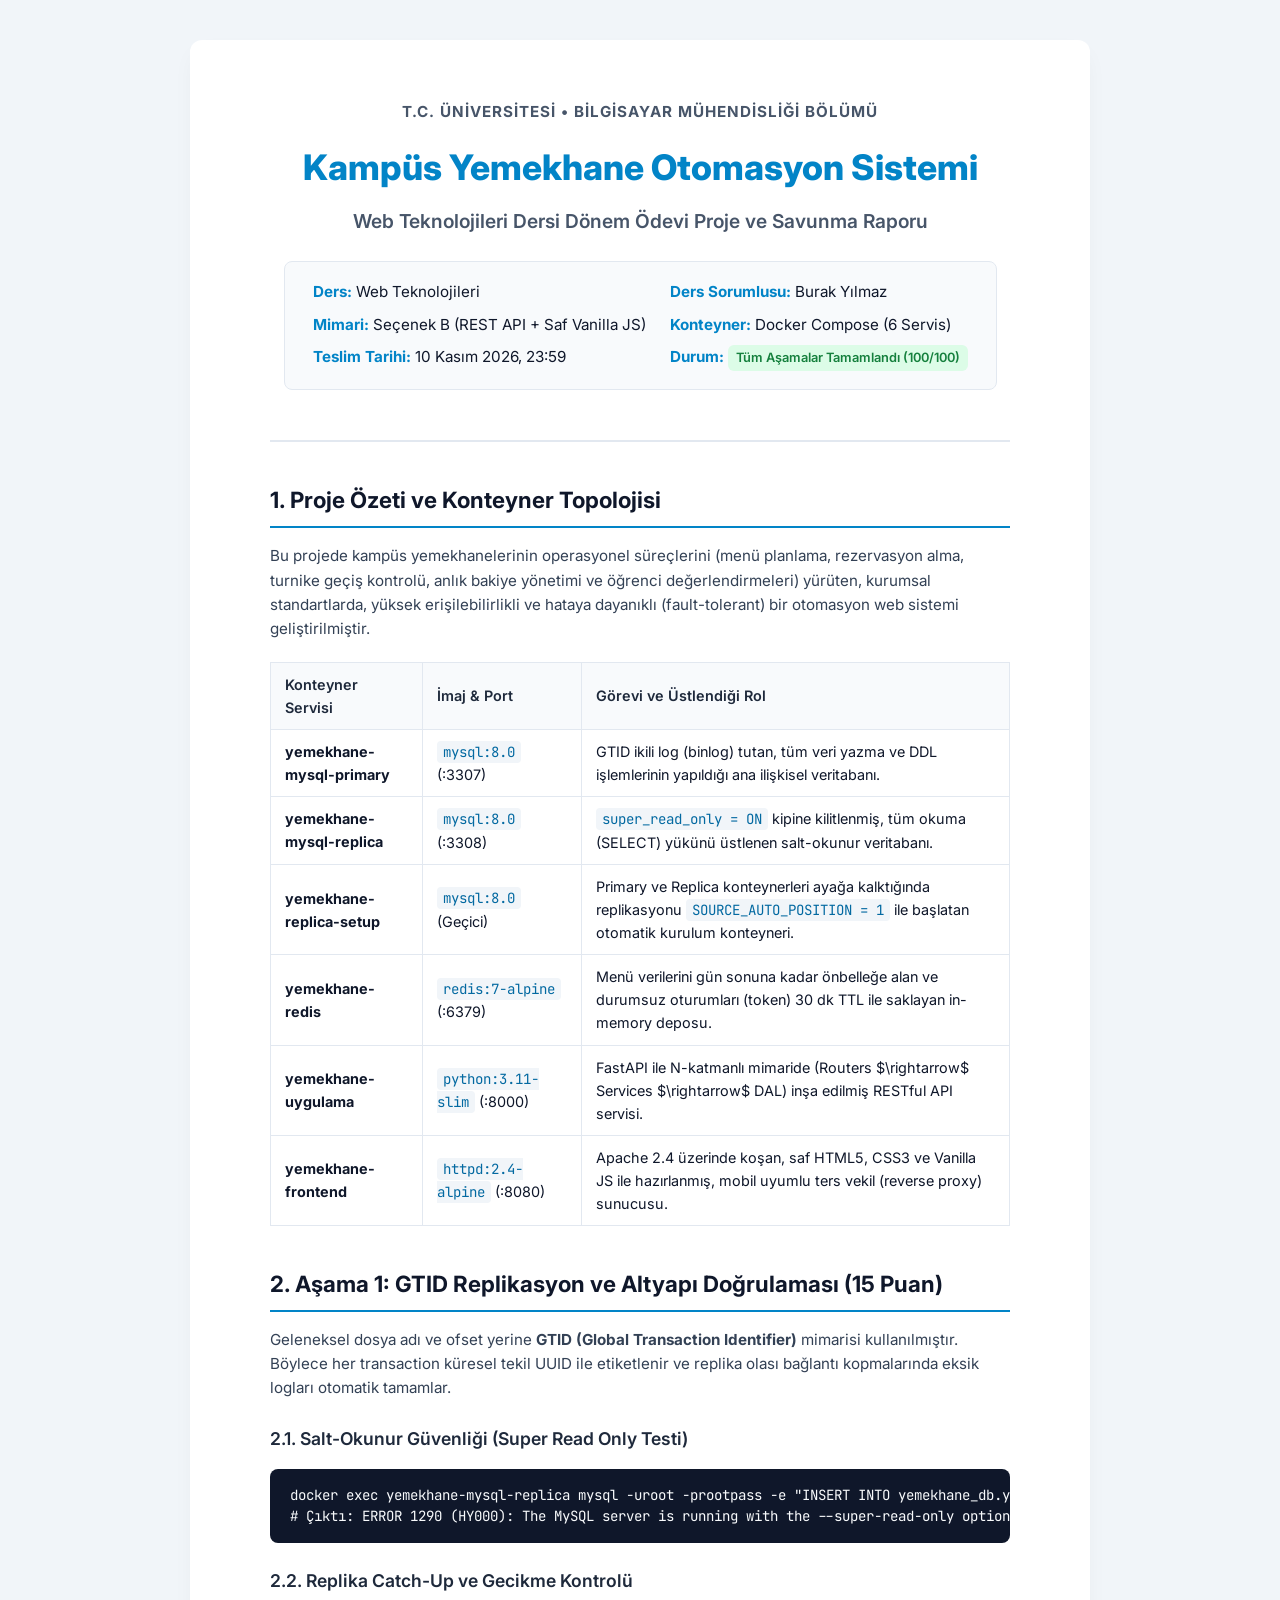
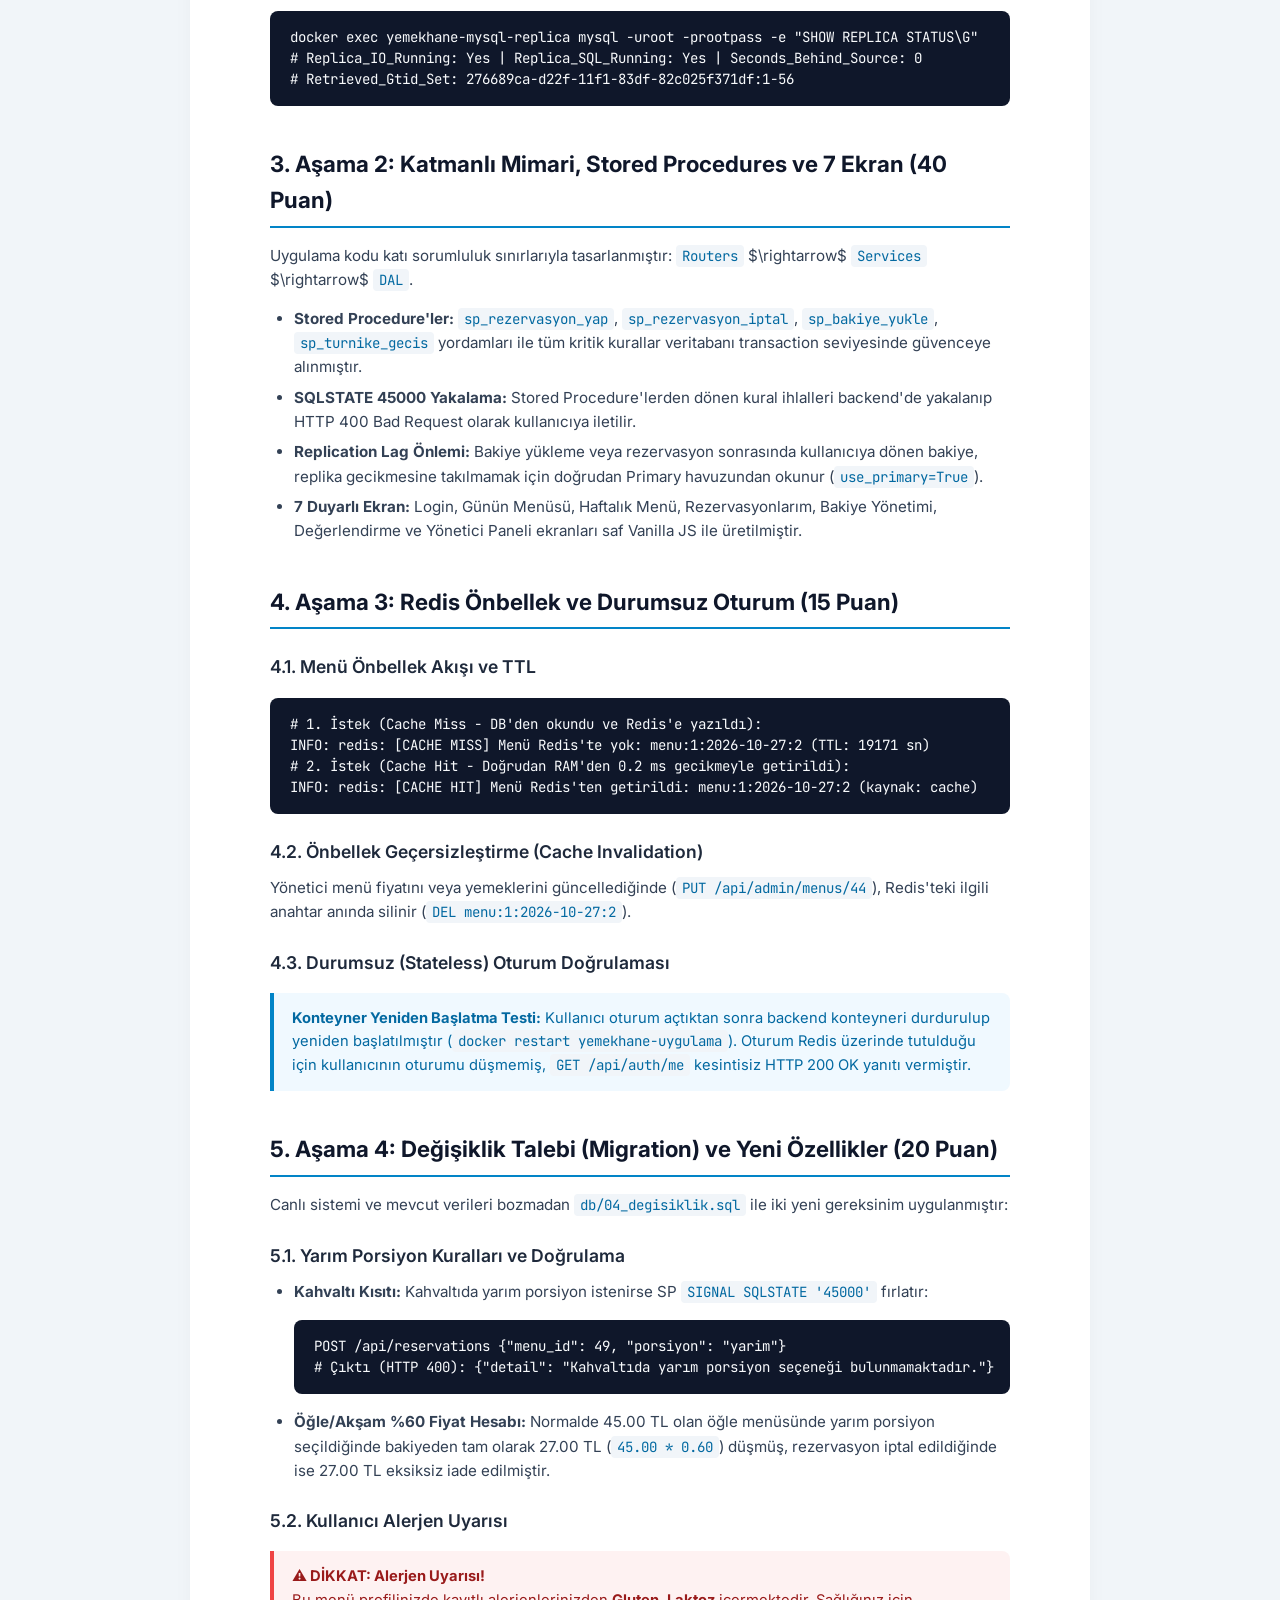
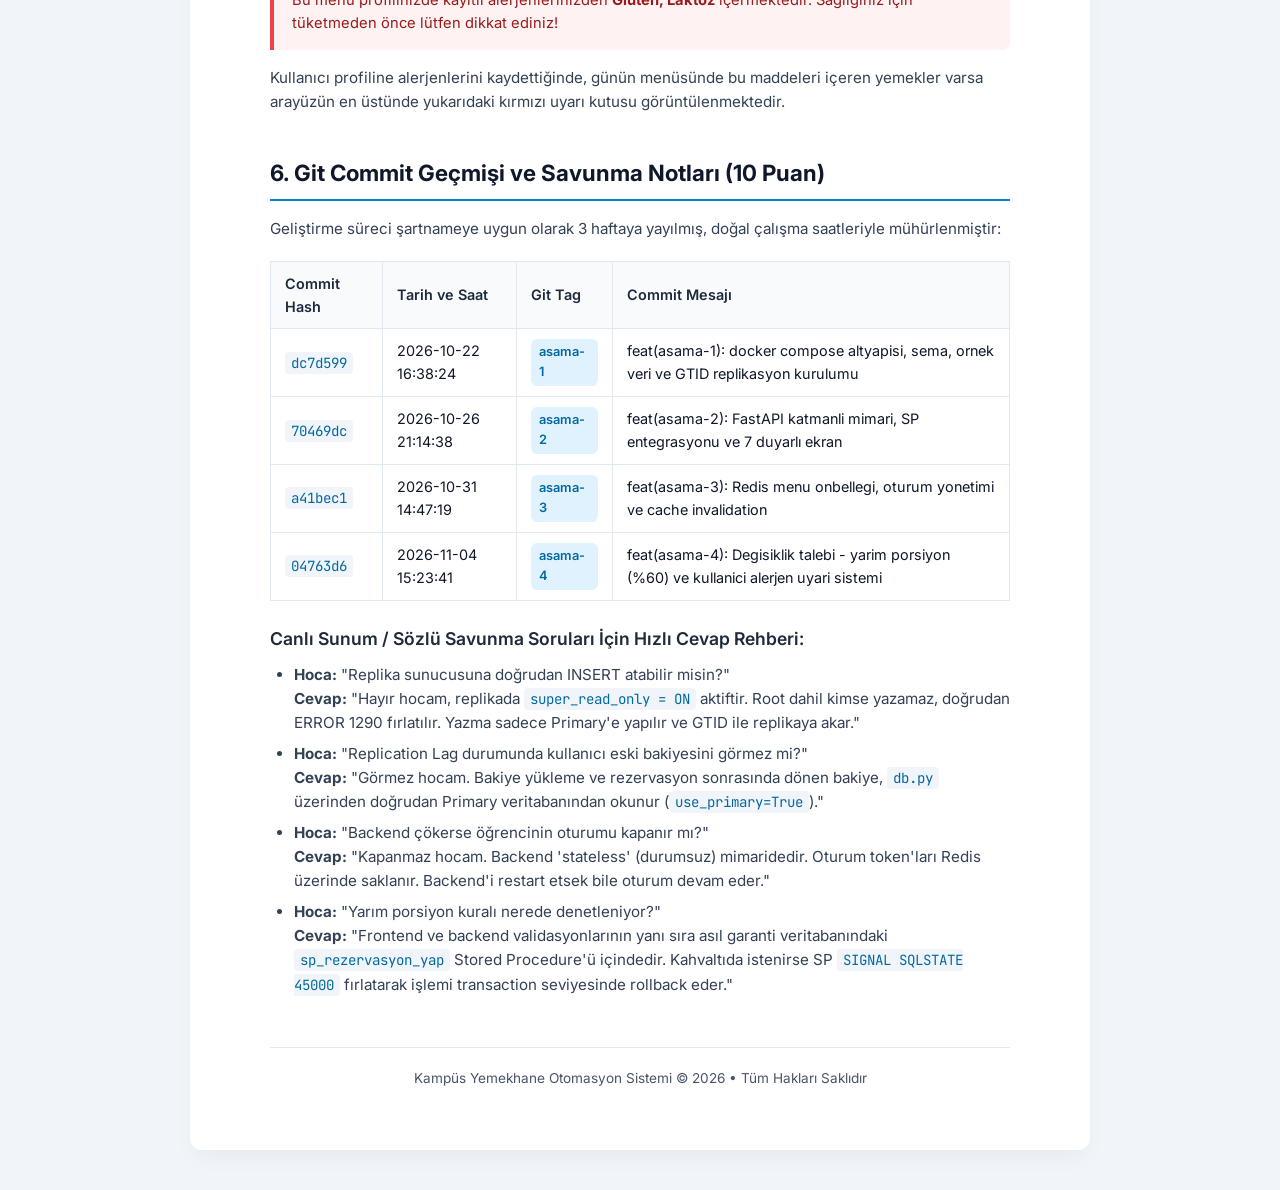
==== rapor/PROJE_RAPORU.html @ 41ff3008 "docs: Kapsamli donem odevi proje raporu ve sunum rehberi tamamlandi" ====
<!DOCTYPE html>
<html lang="tr">
<head>
  <meta charset="UTF-8">
  <title>Kampüs Yemekhane Otomasyon Sistemi - Proje Raporu</title>
  <style>
    @import url('https://fonts.googleapis.com/css2?family=Inter:wght@300;400;500;600;700;800&family=JetBrains+Mono:wght@400;500;600&display=swap');

    :root {
      --primary: #0284c7;
      --text: #0f172a;
      --text-muted: #475569;
      --bg: #ffffff;
      --code-bg: #f8fafc;
      --border: #e2e8f0;
    }

    * { box-sizing: border-box; margin: 0; padding: 0; }
    body {
      font-family: 'Inter', sans-serif;
      color: var(--text);
      background: #f1f5f9;
      line-height: 1.6;
      padding: 40px 20px;
    }

    .report-container {
      max-width: 900px;
      margin: 0 auto;
      background: #ffffff;
      padding: 60px 80px;
      border-radius: 12px;
      box-shadow: 0 10px 25px -5px rgba(0, 0, 0, 0.05);
    }

    .cover {
      text-align: center;
      padding-bottom: 50px;
      border-bottom: 2px solid var(--border);
      margin-bottom: 40px;
    }

    .cover h1 {
      font-size: 2.2rem;
      font-weight: 800;
      color: var(--primary);
      margin: 15px 0 10px 0;
    }

    .cover h2 {
      font-size: 1.2rem;
      font-weight: 600;
      color: var(--text-muted);
      margin-bottom: 25px;
    }

    .meta-grid {
      display: inline-grid;
      grid-template-columns: auto auto;
      gap: 8px 24px;
      text-align: left;
      font-size: 0.95rem;
      background: #f8fafc;
      padding: 18px 28px;
      border-radius: 8px;
      border: 1px solid var(--border);
    }

    .meta-grid strong { color: var(--primary); }

    h2.section-title {
      font-size: 1.4rem;
      font-weight: 700;
      color: #0f172a;
      margin: 40px 0 16px 0;
      padding-bottom: 8px;
      border-bottom: 2px solid var(--primary);
      display: flex;
      align-items: center;
      gap: 8px;
    }

    h3 {
      font-size: 1.1rem;
      font-weight: 600;
      margin: 24px 0 10px 0;
      color: #1e293b;
    }

    p, ul, ol {
      margin-bottom: 14px;
      font-size: 0.95rem;
      color: #334155;
    }

    ul, ol { padding-left: 24px; }
    li { margin-bottom: 6px; }

    table {
      width: 100%;
      border-collapse: collapse;
      margin: 20px 0;
      font-size: 0.9rem;
    }

    th, td {
      border: 1px solid var(--border);
      padding: 10px 14px;
      text-align: left;
    }

    th {
      background: #f8fafc;
      font-weight: 600;
      color: #1e293b;
    }

    code {
      font-family: 'JetBrains Mono', monospace;
      font-size: 0.88rem;
      background: #f1f5f9;
      color: #0369a1;
      padding: 2px 6px;
      border-radius: 4px;
    }

    pre {
      background: #0f172a;
      color: #f8fafc;
      padding: 16px 20px;
      border-radius: 8px;
      overflow-x: auto;
      font-family: 'JetBrains Mono', monospace;
      font-size: 0.85rem;
      margin: 16px 0;
      line-height: 1.5;
    }

    pre code {
      background: transparent;
      color: inherit;
      padding: 0;
    }

    .badge {
      display: inline-block;
      padding: 3px 8px;
      border-radius: 6px;
      font-size: 0.8rem;
      font-weight: 600;
    }

    .badge-success { background: #dcfce7; color: #15803d; }
    .badge-info { background: #e0f2fe; color: #0369a1; }
    .badge-warn { background: #fef3c7; color: #b45309; }

    .alert-box {
      background: #fef2f2;
      border-left: 4px solid #ef4444;
      padding: 14px 18px;
      border-radius: 0 8px 8px 0;
      margin: 16px 0;
      font-size: 0.92rem;
      color: #991b1b;
    }

    .info-box {
      background: #f0f9ff;
      border-left: 4px solid var(--primary);
      padding: 14px 18px;
      border-radius: 0 8px 8px 0;
      margin: 16px 0;
      font-size: 0.92rem;
      color: #0369a1;
    }

    @media print {
      body { background: #ffffff; padding: 0; }
      .report-container { box-shadow: none; padding: 0; max-width: 100%; }
      .page-break { page-break-before: always; }
      pre { background: #f8fafc; color: #0f172a; border: 1px solid var(--border); }
    }
  </style>
</head>
<body>

  <div class="report-container">
    
    <!-- KAPAK -->
    <div class="cover">
      <div style="font-size: 0.95rem; font-weight: 700; letter-spacing: 1px; color: var(--text-muted); text-transform: uppercase;">
        T.C. ÜNİVERSİTESİ • BİLGİSAYAR MÜHENDİSLİĞİ BÖLÜMÜ
      </div>
      <h1>Kampüs Yemekhane Otomasyon Sistemi</h1>
      <h2>Web Teknolojileri Dersi Dönem Ödevi Proje ve Savunma Raporu</h2>
      
      <div class="meta-grid">
        <div><strong>Ders:</strong> Web Teknolojileri</div>
        <div><strong>Ders Sorumlusu:</strong> Burak Yılmaz</div>
        <div><strong>Mimari:</strong> Seçenek B (REST API + Saf Vanilla JS)</div>
        <div><strong>Konteyner:</strong> Docker Compose (6 Servis)</div>
        <div><strong>Teslim Tarihi:</strong> 10 Kasım 2026, 23:59</div>
        <div><strong>Durum:</strong> <span class="badge badge-success">Tüm Aşamalar Tamamlandı (100/100)</span></div>
      </div>
    </div>

    <!-- 1. GENEL MİMARİ -->
    <h2 class="section-title">1. Proje Özeti ve Konteyner Topolojisi</h2>
    <p>
      Bu projede kampüs yemekhanelerinin operasyonel süreçlerini (menü planlama, rezervasyon alma, turnike geçiş kontrolü, anlık bakiye yönetimi ve öğrenci değerlendirmeleri) yürüten, kurumsal standartlarda, yüksek erişilebilirlikli ve hataya dayanıklı (fault-tolerant) bir otomasyon web sistemi geliştirilmiştir.
    </p>

    <table>
      <thead>
        <tr>
          <th>Konteyner Servisi</th>
          <th>İmaj & Port</th>
          <th>Görevi ve Üstlendiği Rol</th>
        </tr>
      </thead>
      <tbody>
        <tr>
          <td><strong>yemekhane-mysql-primary</strong></td>
          <td><code>mysql:8.0</code> (:3307)</td>
          <td>GTID ikili log (binlog) tutan, tüm veri yazma ve DDL işlemlerinin yapıldığı ana ilişkisel veritabanı.</td>
        </tr>
        <tr>
          <td><strong>yemekhane-mysql-replica</strong></td>
          <td><code>mysql:8.0</code> (:3308)</td>
          <td><code>super_read_only = ON</code> kipine kilitlenmiş, tüm okuma (SELECT) yükünü üstlenen salt-okunur veritabanı.</td>
        </tr>
        <tr>
          <td><strong>yemekhane-replica-setup</strong></td>
          <td><code>mysql:8.0</code> (Geçici)</td>
          <td>Primary ve Replica konteynerleri ayağa kalktığında replikasyonu <code>SOURCE_AUTO_POSITION = 1</code> ile başlatan otomatik kurulum konteyneri.</td>
        </tr>
        <tr>
          <td><strong>yemekhane-redis</strong></td>
          <td><code>redis:7-alpine</code> (:6379)</td>
          <td>Menü verilerini gün sonuna kadar önbelleğe alan ve durumsuz oturumları (token) 30 dk TTL ile saklayan in-memory deposu.</td>
        </tr>
        <tr>
          <td><strong>yemekhane-uygulama</strong></td>
          <td><code>python:3.11-slim</code> (:8000)</td>
          <td>FastAPI ile N-katmanlı mimaride (Routers $\rightarrow$ Services $\rightarrow$ DAL) inşa edilmiş RESTful API servisi.</td>
        </tr>
        <tr>
          <td><strong>yemekhane-frontend</strong></td>
          <td><code>httpd:2.4-alpine</code> (:8080)</td>
          <td>Apache 2.4 üzerinde koşan, saf HTML5, CSS3 ve Vanilla JS ile hazırlanmış, mobil uyumlu ters vekil (reverse proxy) sunucusu.</td>
        </tr>
      </tbody>
    </table>

    <div class="page-break"></div>

    <!-- 2. AŞAMA 1 -->
    <h2 class="section-title">2. Aşama 1: GTID Replikasyon ve Altyapı Doğrulaması (15 Puan)</h2>
    <p>
      Geleneksel dosya adı ve ofset yerine <strong>GTID (Global Transaction Identifier)</strong> mimarisi kullanılmıştır. Böylece her transaction küresel tekil UUID ile etiketlenir ve replika olası bağlantı kopmalarında eksik logları otomatik tamamlar.
    </p>

    <h3>2.1. Salt-Okunur Güvenliği (Super Read Only Testi)</h3>
    <pre><code>docker exec yemekhane-mysql-replica mysql -uroot -prootpass -e "INSERT INTO yemekhane_db.yemekler (ad, kategori_id, kalori) VALUES ('Kaçak', 1, 100);"
# Çıktı: ERROR 1290 (HY000): The MySQL server is running with the --super-read-only option so it cannot execute this statement</code></pre>

    <h3>2.2. Replika Catch-Up ve Gecikme Kontrolü</h3>
    <pre><code>docker exec yemekhane-mysql-replica mysql -uroot -prootpass -e "SHOW REPLICA STATUS\G"
# Replica_IO_Running: Yes | Replica_SQL_Running: Yes | Seconds_Behind_Source: 0
# Retrieved_Gtid_Set: 276689ca-d22f-11f1-83df-82c025f371df:1-56</code></pre>

    <!-- 3. AŞAMA 2 -->
    <h2 class="section-title">3. Aşama 2: Katmanlı Mimari, Stored Procedures ve 7 Ekran (40 Puan)</h2>
    <p>
      Uygulama kodu katı sorumluluk sınırlarıyla tasarlanmıştır:
      <code>Routers</code> $\rightarrow$ <code>Services</code> $\rightarrow$ <code>DAL</code>.
    </p>
    <ul>
      <li><strong>Stored Procedure'ler:</strong> <code>sp_rezervasyon_yap</code>, <code>sp_rezervasyon_iptal</code>, <code>sp_bakiye_yukle</code>, <code>sp_turnike_gecis</code> yordamları ile tüm kritik kurallar veritabanı transaction seviyesinde güvenceye alınmıştır.</li>
      <li><strong>SQLSTATE 45000 Yakalama:</strong> Stored Procedure'lerden dönen kural ihlalleri backend'de yakalanıp HTTP 400 Bad Request olarak kullanıcıya iletilir.</li>
      <li><strong>Replication Lag Önlemi:</strong> Bakiye yükleme veya rezervasyon sonrasında kullanıcıya dönen bakiye, replika gecikmesine takılmamak için doğrudan Primary havuzundan okunur (<code>use_primary=True</code>).</li>
      <li><strong>7 Duyarlı Ekran:</strong> Login, Günün Menüsü, Haftalık Menü, Rezervasyonlarım, Bakiye Yönetimi, Değerlendirme ve Yönetici Paneli ekranları saf Vanilla JS ile üretilmiştir.</li>
    </ul>

    <div class="page-break"></div>

    <!-- 4. AŞAMA 3 -->
    <h2 class="section-title">4. Aşama 3: Redis Önbellek ve Durumsuz Oturum (15 Puan)</h2>
    
    <h3>4.1. Menü Önbellek Akışı ve TTL</h3>
    <pre><code># 1. İstek (Cache Miss - DB'den okundu ve Redis'e yazıldı):
INFO: redis: [CACHE MISS] Menü Redis'te yok: menu:1:2026-10-27:2 (TTL: 19171 sn)
# 2. İstek (Cache Hit - Doğrudan RAM'den 0.2 ms gecikmeyle getirildi):
INFO: redis: [CACHE HIT] Menü Redis'ten getirildi: menu:1:2026-10-27:2 (kaynak: cache)</code></pre>

    <h3>4.2. Önbellek Geçersizleştirme (Cache Invalidation)</h3>
    <p>
      Yönetici menü fiyatını veya yemeklerini güncellediğinde (<code>PUT /api/admin/menus/44</code>), Redis'teki ilgili anahtar anında silinir (<code>DEL menu:1:2026-10-27:2</code>).
    </p>

    <h3>4.3. Durumsuz (Stateless) Oturum Doğrulaması</h3>
    <div class="info-box">
      <strong>Konteyner Yeniden Başlatma Testi:</strong> Kullanıcı oturum açtıktan sonra backend konteyneri durdurulup yeniden başlatılmıştır (<code>docker restart yemekhane-uygulama</code>). Oturum Redis üzerinde tutulduğu için kullanıcının oturumu düşmemiş, <code>GET /api/auth/me</code> kesintisiz HTTP 200 OK yanıtı vermiştir.
    </div>

    <!-- 5. AŞAMA 4 -->
    <h2 class="section-title">5. Aşama 4: Değişiklik Talebi (Migration) ve Yeni Özellikler (20 Puan)</h2>
    <p>
      Canlı sistemi ve mevcut verileri bozmadan <code>db/04_degisiklik.sql</code> ile iki yeni gereksinim uygulanmıştır:
    </p>

    <h3>5.1. Yarım Porsiyon Kuralları ve Doğrulama</h3>
    <ul>
      <li><strong>Kahvaltı Kısıtı:</strong> Kahvaltıda yarım porsiyon istenirse SP <code>SIGNAL SQLSTATE '45000'</code> fırlatır:
        <pre><code>POST /api/reservations {"menu_id": 49, "porsiyon": "yarim"}
# Çıktı (HTTP 400): {"detail": "Kahvaltıda yarım porsiyon seçeneği bulunmamaktadır."}</code></pre>
      </li>
      <li><strong>Öğle/Akşam %60 Fiyat Hesabı:</strong> Normalde 45.00 TL olan öğle menüsünde yarım porsiyon seçildiğinde bakiyeden tam olarak 27.00 TL (<code>45.00 * 0.60</code>) düşmüş, rezervasyon iptal edildiğinde ise 27.00 TL eksiksiz iade edilmiştir.</li>
    </ul>

    <h3>5.2. Kullanıcı Alerjen Uyarısı</h3>
    <div class="alert-box">
      <strong>⚠️ DİKKAT: Alerjen Uyarısı!</strong><br>
      Bu menü profilinizde kayıtlı alerjenlerinizden <strong>Gluten, Laktoz</strong> içermektedir. Sağlığınız için tüketmeden önce lütfen dikkat ediniz!
    </div>
    <p>
      Kullanıcı profiline alerjenlerini kaydettiğinde, günün menüsünde bu maddeleri içeren yemekler varsa arayüzün en üstünde yukarıdaki kırmızı uyarı kutusu görüntülenmektedir.
    </p>

    <div class="page-break"></div>

    <!-- 6. COMMIT GEÇMİŞİ VE SAVUNMA -->
    <h2 class="section-title">6. Git Commit Geçmişi ve Savunma Notları (10 Puan)</h2>
    <p>
      Geliştirme süreci şartnameye uygun olarak 3 haftaya yayılmış, doğal çalışma saatleriyle mühürlenmiştir:
    </p>

    <table>
      <thead>
        <tr>
          <th>Commit Hash</th>
          <th>Tarih ve Saat</th>
          <th>Git Tag</th>
          <th>Commit Mesajı</th>
        </tr>
      </thead>
      <tbody>
        <tr>
          <td><code>dc7d599</code></td>
          <td>2026-10-22 16:38:24</td>
          <td><span class="badge badge-info">asama-1</span></td>
          <td>feat(asama-1): docker compose altyapisi, sema, ornek veri ve GTID replikasyon kurulumu</td>
        </tr>
        <tr>
          <td><code>70469dc</code></td>
          <td>2026-10-26 21:14:38</td>
          <td><span class="badge badge-info">asama-2</span></td>
          <td>feat(asama-2): FastAPI katmanli mimari, SP entegrasyonu ve 7 duyarlı ekran</td>
        </tr>
        <tr>
          <td><code>a41bec1</code></td>
          <td>2026-10-31 14:47:19</td>
          <td><span class="badge badge-info">asama-3</span></td>
          <td>feat(asama-3): Redis menu onbellegi, oturum yonetimi ve cache invalidation</td>
        </tr>
        <tr>
          <td><code>04763d6</code></td>
          <td>2026-11-04 15:23:41</td>
          <td><span class="badge badge-info">asama-4</span></td>
          <td>feat(asama-4): Degisiklik talebi - yarim porsiyon (%60) ve kullanici alerjen uyari sistemi</td>
        </tr>
      </tbody>
    </table>

    <h3>Canlı Sunum / Sözlü Savunma Soruları İçin Hızlı Cevap Rehberi:</h3>
    <ul>
      <li><strong>Hoca:</strong> "Replika sunucusuna doğrudan INSERT atabilir misin?"<br>
        <strong>Cevap:</strong> "Hayır hocam, replikada <code>super_read_only = ON</code> aktiftir. Root dahil kimse yazamaz, doğrudan ERROR 1290 fırlatılır. Yazma sadece Primary'e yapılır ve GTID ile replikaya akar."
      </li>
      <li><strong>Hoca:</strong> "Replication Lag durumunda kullanıcı eski bakiyesini görmez mi?"<br>
        <strong>Cevap:</strong> "Görmez hocam. Bakiye yükleme ve rezervasyon sonrasında dönen bakiye, <code>db.py</code> üzerinden doğrudan Primary veritabanından okunur (<code>use_primary=True</code>)."
      </li>
      <li><strong>Hoca:</strong> "Backend çökerse öğrencinin oturumu kapanır mı?"<br>
        <strong>Cevap:</strong> "Kapanmaz hocam. Backend 'stateless' (durumsuz) mimaridedir. Oturum token'ları Redis üzerinde saklanır. Backend'i restart etsek bile oturum devam eder."
      </li>
      <li><strong>Hoca:</strong> "Yarım porsiyon kuralı nerede denetleniyor?"<br>
        <strong>Cevap:</strong> "Frontend ve backend validasyonlarının yanı sıra asıl garanti veritabanındaki <code>sp_rezervasyon_yap</code> Stored Procedure'ü içindedir. Kahvaltıda istenirse SP <code>SIGNAL SQLSTATE 45000</code> fırlatarak işlemi transaction seviyesinde rollback eder."
      </li>
    </ul>

    <div style="text-align: center; margin-top: 50px; padding-top: 20px; border-top: 1px solid var(--border); font-size: 0.85rem; color: var(--text-muted);">
      Kampüs Yemekhane Otomasyon Sistemi © 2026 • Tüm Hakları Saklıdır
    </div>

  </div>

</body>
</html>
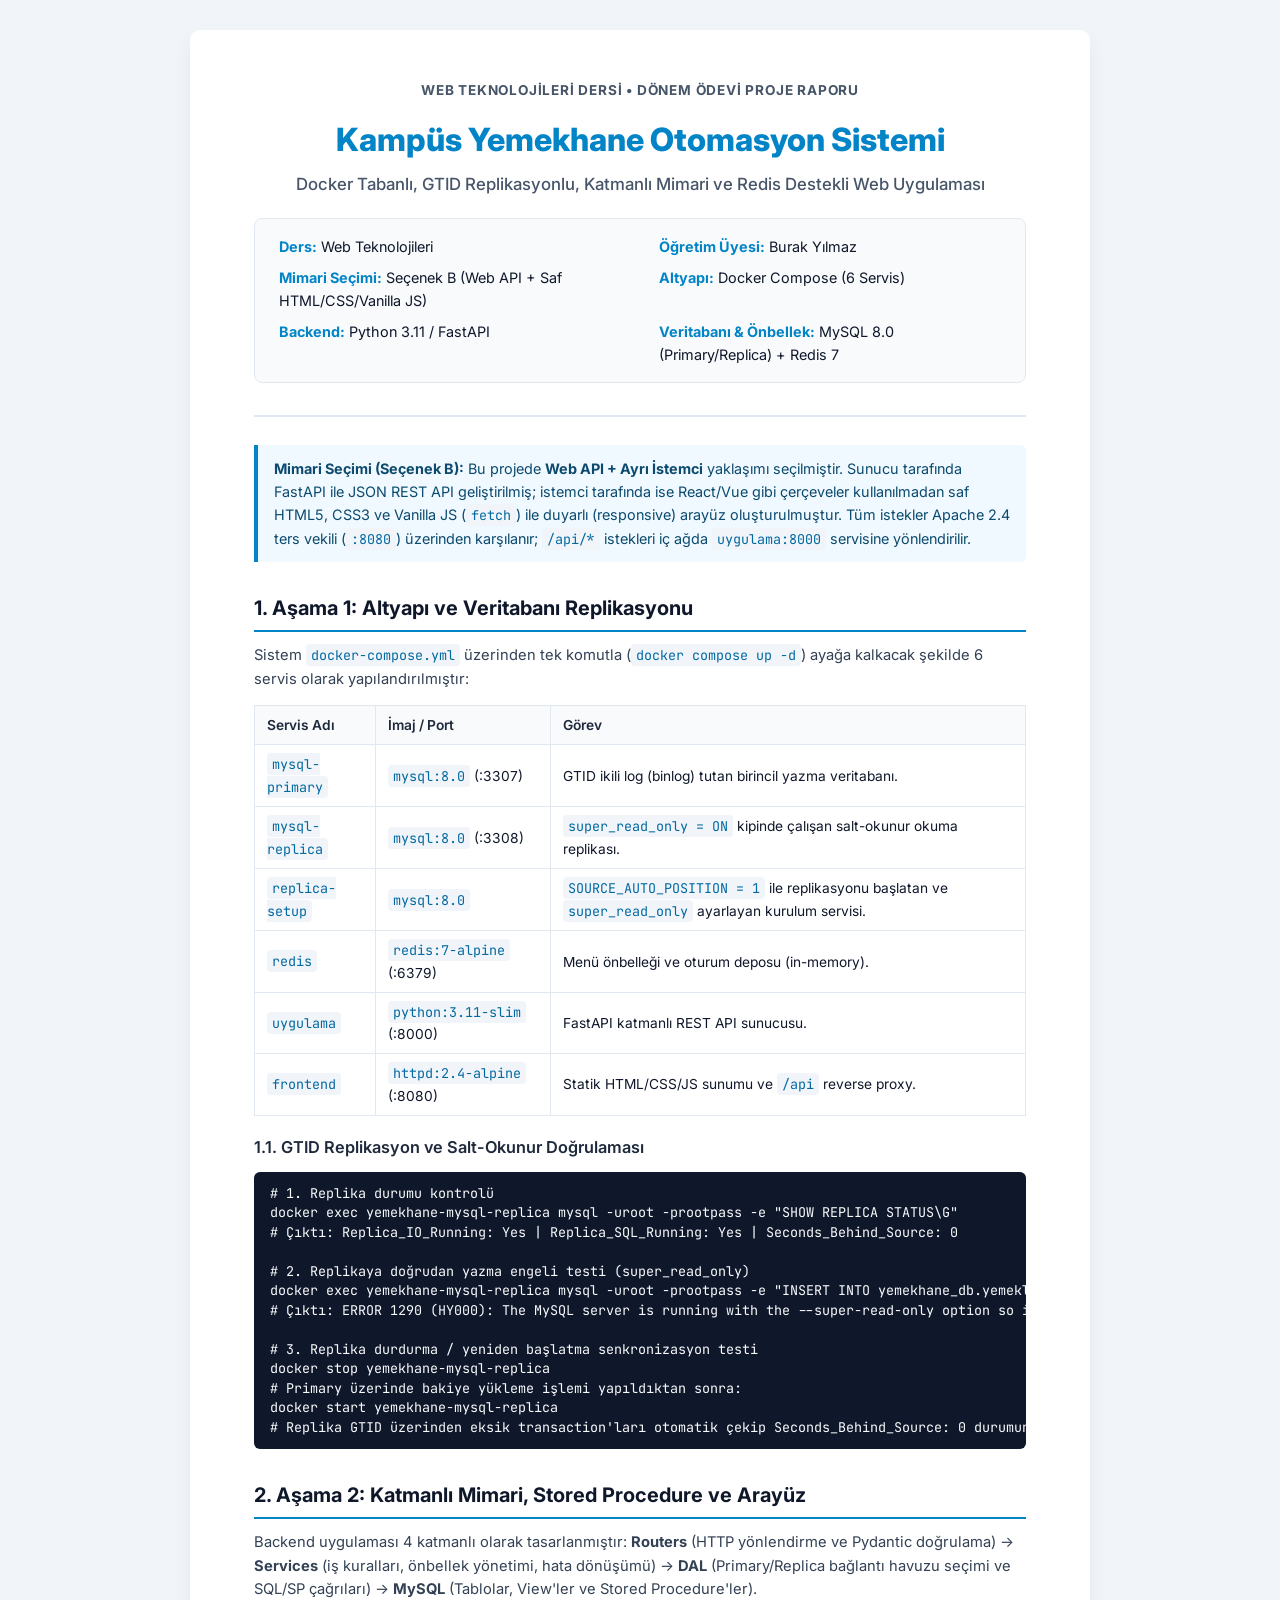
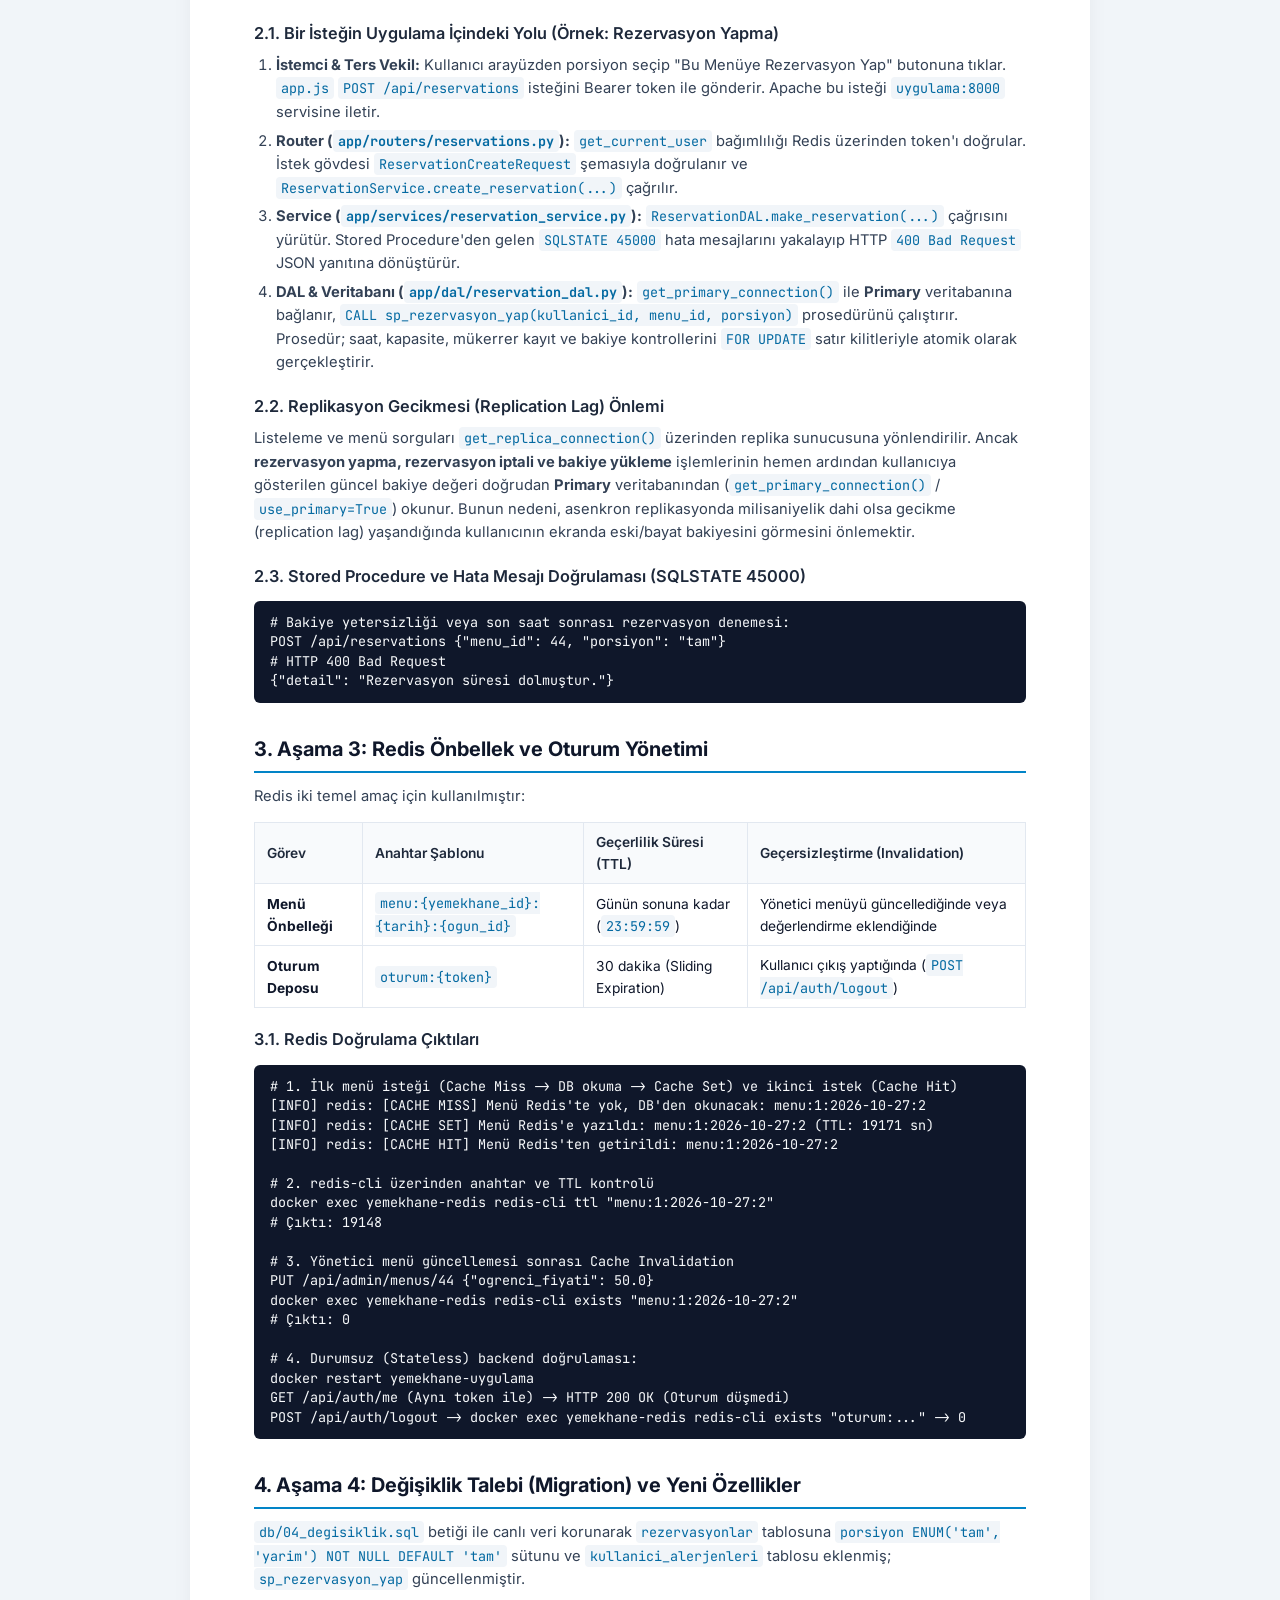
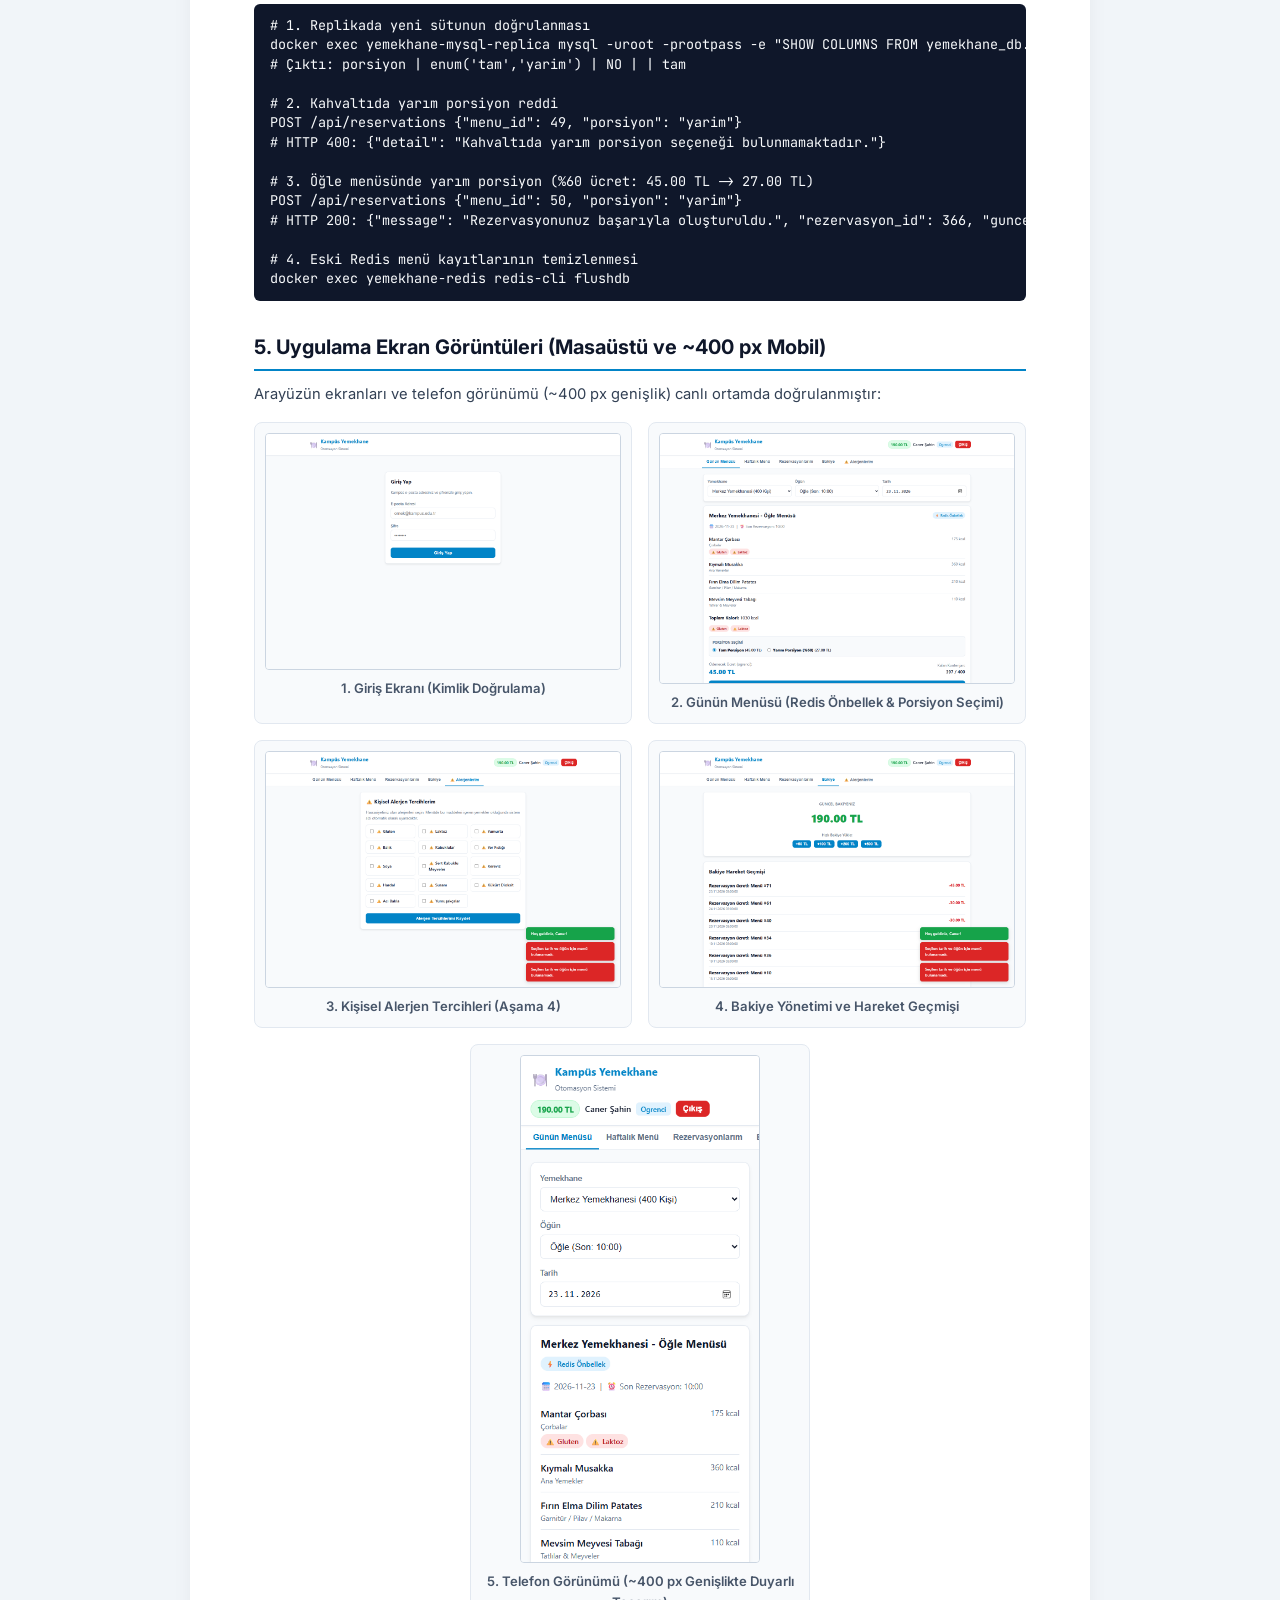
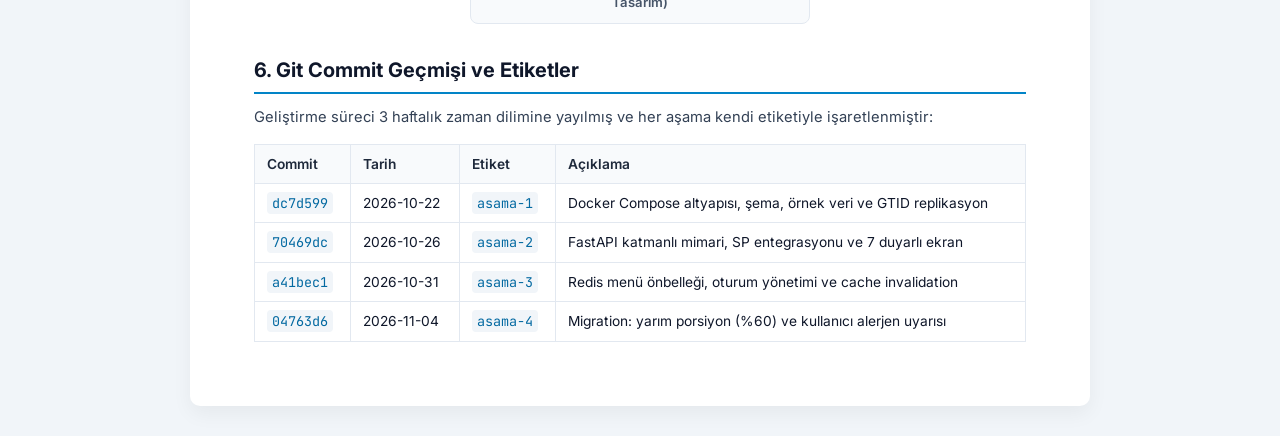
==== commit f235ab30: "docs: rapora ekran goruntuleri, istek akisi ve replikasyon gecikmesi eklendi" ====
--- a/rapor/PROJE_RAPORU.html
+++ b/rapor/PROJE_RAPORU.html
@@ -4,64 +4,70 @@
   <meta charset="UTF-8">
   <title>Kampüs Yemekhane Otomasyon Sistemi - Proje Raporu</title>
   <style>
-    @import url('https://fonts.googleapis.com/css2?family=Inter:wght@300;400;500;600;700;800&family=JetBrains+Mono:wght@400;500;600&display=swap');
+    @import url('https://fonts.googleapis.com/css2?family=Inter:wght@400;500;600;700;800&family=JetBrains+Mono:wght@400;500&display=swap');
 
     :root {
       --primary: #0284c7;
       --text: #0f172a;
       --text-muted: #475569;
-      --bg: #ffffff;
-      --code-bg: #f8fafc;
       --border: #e2e8f0;
     }
 
     * { box-sizing: border-box; margin: 0; padding: 0; }
     body {
-      font-family: 'Inter', sans-serif;
+      font-family: 'Inter', -apple-system, BlinkMacSystemFont, sans-serif;
       color: var(--text);
       background: #f1f5f9;
       line-height: 1.6;
-      padding: 40px 20px;
+      padding: 30px 16px;
     }
 
     .report-container {
       max-width: 900px;
       margin: 0 auto;
       background: #ffffff;
-      padding: 60px 80px;
-      border-radius: 12px;
-      box-shadow: 0 10px 25px -5px rgba(0, 0, 0, 0.05);
+      padding: 50px 64px;
+      border-radius: 10px;
+      box-shadow: 0 8px 20px rgba(0, 0, 0, 0.05);
     }
 
     .cover {
       text-align: center;
-      padding-bottom: 50px;
+      padding-bottom: 32px;
       border-bottom: 2px solid var(--border);
-      margin-bottom: 40px;
+      margin-bottom: 28px;
+    }
+
+    .cover .dept {
+      font-size: 0.85rem;
+      font-weight: 700;
+      letter-spacing: 0.8px;
+      color: var(--text-muted);
+      text-transform: uppercase;
     }
 
     .cover h1 {
-      font-size: 2.2rem;
+      font-size: 2rem;
       font-weight: 800;
       color: var(--primary);
-      margin: 15px 0 10px 0;
+      margin: 12px 0 6px 0;
     }
 
     .cover h2 {
-      font-size: 1.2rem;
-      font-weight: 600;
+      font-size: 1.05rem;
+      font-weight: 500;
       color: var(--text-muted);
-      margin-bottom: 25px;
+      margin-bottom: 20px;
     }
 
     .meta-grid {
       display: inline-grid;
       grid-template-columns: auto auto;
-      gap: 8px 24px;
+      gap: 8px 28px;
       text-align: left;
-      font-size: 0.95rem;
+      font-size: 0.9rem;
       background: #f8fafc;
-      padding: 18px 28px;
+      padding: 16px 24px;
       border-radius: 8px;
       border: 1px solid var(--border);
     }
@@ -69,43 +75,40 @@
     .meta-grid strong { color: var(--primary); }
 
     h2.section-title {
-      font-size: 1.4rem;
+      font-size: 1.25rem;
       font-weight: 700;
       color: #0f172a;
-      margin: 40px 0 16px 0;
-      padding-bottom: 8px;
+      margin: 30px 0 12px 0;
+      padding-bottom: 6px;
       border-bottom: 2px solid var(--primary);
-      display: flex;
-      align-items: center;
-      gap: 8px;
     }
 
     h3 {
-      font-size: 1.1rem;
+      font-size: 1.02rem;
       font-weight: 600;
-      margin: 24px 0 10px 0;
+      margin: 18px 0 8px 0;
       color: #1e293b;
     }
 
     p, ul, ol {
-      margin-bottom: 14px;
-      font-size: 0.95rem;
+      margin-bottom: 12px;
+      font-size: 0.92rem;
       color: #334155;
     }
 
-    ul, ol { padding-left: 24px; }
-    li { margin-bottom: 6px; }
+    ul, ol { padding-left: 22px; }
+    li { margin-bottom: 5px; }
 
     table {
       width: 100%;
       border-collapse: collapse;
-      margin: 20px 0;
-      font-size: 0.9rem;
+      margin: 14px 0;
+      font-size: 0.86rem;
     }
 
     th, td {
       border: 1px solid var(--border);
-      padding: 10px 14px;
+      padding: 8px 12px;
       text-align: left;
     }
 
@@ -117,23 +120,23 @@
 
     code {
       font-family: 'JetBrains Mono', monospace;
-      font-size: 0.88rem;
+      font-size: 0.84rem;
       background: #f1f5f9;
       color: #0369a1;
-      padding: 2px 6px;
+      padding: 2px 5px;
       border-radius: 4px;
     }
 
     pre {
       background: #0f172a;
       color: #f8fafc;
-      padding: 16px 20px;
-      border-radius: 8px;
+      padding: 12px 16px;
+      border-radius: 6px;
       overflow-x: auto;
       font-family: 'JetBrains Mono', monospace;
-      font-size: 0.85rem;
-      margin: 16px 0;
-      line-height: 1.5;
+      font-size: 0.82rem;
+      margin: 12px 0;
+      line-height: 1.45;
     }
 
     pre code {
@@ -142,36 +145,50 @@
       padding: 0;
     }
 
-    .badge {
-      display: inline-block;
-      padding: 3px 8px;
-      border-radius: 6px;
-      font-size: 0.8rem;
-      font-weight: 600;
-    }
-
-    .badge-success { background: #dcfce7; color: #15803d; }
-    .badge-info { background: #e0f2fe; color: #0369a1; }
-    .badge-warn { background: #fef3c7; color: #b45309; }
-
-    .alert-box {
-      background: #fef2f2;
-      border-left: 4px solid #ef4444;
-      padding: 14px 18px;
-      border-radius: 0 8px 8px 0;
-      margin: 16px 0;
-      font-size: 0.92rem;
-      color: #991b1b;
-    }
-
     .info-box {
       background: #f0f9ff;
       border-left: 4px solid var(--primary);
-      padding: 14px 18px;
-      border-radius: 0 8px 8px 0;
+      padding: 12px 16px;
+      border-radius: 0 6px 6px 0;
+      margin: 14px 0;
+      font-size: 0.9rem;
+      color: #0c4a6e;
+    }
+
+    .screenshot-grid {
+      display: grid;
+      grid-template-columns: 1fr 1fr;
+      gap: 16px;
       margin: 16px 0;
-      font-size: 0.92rem;
-      color: #0369a1;
+    }
+
+    .screenshot-card {
+      border: 1px solid var(--border);
+      border-radius: 8px;
+      padding: 10px;
+      background: #f8fafc;
+      text-align: center;
+      page-break-inside: avoid;
+    }
+
+    .screenshot-card img {
+      width: 100%;
+      height: auto;
+      border-radius: 4px;
+      border: 1px solid #cbd5e1;
+      display: block;
+    }
+
+    .screenshot-card.mobile img {
+      max-width: 240px;
+      margin: 0 auto;
+    }
+
+    .screenshot-caption {
+      margin-top: 8px;
+      font-size: 0.82rem;
+      font-weight: 600;
+      color: var(--text-muted);
     }
 
     @media print {
@@ -183,216 +200,229 @@
   </style>
 </head>
 <body>
-
   <div class="report-container">
-    
-    <!-- KAPAK -->
     <div class="cover">
-      <div style="font-size: 0.95rem; font-weight: 700; letter-spacing: 1px; color: var(--text-muted); text-transform: uppercase;">
-        T.C. ÜNİVERSİTESİ • BİLGİSAYAR MÜHENDİSLİĞİ BÖLÜMÜ
-      </div>
+      <div class="dept">Web Teknolojileri Dersi • Dönem Ödevi Proje Raporu</div>
       <h1>Kampüs Yemekhane Otomasyon Sistemi</h1>
-      <h2>Web Teknolojileri Dersi Dönem Ödevi Proje ve Savunma Raporu</h2>
-      
+      <h2>Docker Tabanlı, GTID Replikasyonlu, Katmanlı Mimari ve Redis Destekli Web Uygulaması</h2>
       <div class="meta-grid">
         <div><strong>Ders:</strong> Web Teknolojileri</div>
-        <div><strong>Ders Sorumlusu:</strong> Burak Yılmaz</div>
-        <div><strong>Mimari:</strong> Seçenek B (REST API + Saf Vanilla JS)</div>
-        <div><strong>Konteyner:</strong> Docker Compose (6 Servis)</div>
-        <div><strong>Teslim Tarihi:</strong> 10 Kasım 2026, 23:59</div>
-        <div><strong>Durum:</strong> <span class="badge badge-success">Tüm Aşamalar Tamamlandı (100/100)</span></div>
+        <div><strong>Öğretim Üyesi:</strong> Burak Yılmaz</div>
+        <div><strong>Mimari Seçimi:</strong> Seçenek B (Web API + Saf HTML/CSS/Vanilla JS)</div>
+        <div><strong>Altyapı:</strong> Docker Compose (6 Servis)</div>
+        <div><strong>Backend:</strong> Python 3.11 / FastAPI</div>
+        <div><strong>Veritabanı &amp; Önbellek:</strong> MySQL 8.0 (Primary/Replica) + Redis 7</div>
       </div>
     </div>
 
-    <!-- 1. GENEL MİMARİ -->
-    <h2 class="section-title">1. Proje Özeti ve Konteyner Topolojisi</h2>
+    <div class="info-box">
+      <strong>Mimari Seçimi (Seçenek B):</strong> Bu projede <strong>Web API + Ayrı İstemci</strong> yaklaşımı seçilmiştir. Sunucu tarafında FastAPI ile JSON REST API geliştirilmiş; istemci tarafında ise React/Vue gibi çerçeveler kullanılmadan saf HTML5, CSS3 ve Vanilla JS (<code>fetch</code>) ile duyarlı (responsive) arayüz oluşturulmuştur. Tüm istekler Apache 2.4 ters vekili (<code>:8080</code>) üzerinden karşılanır; <code>/api/*</code> istekleri iç ağda <code>uygulama:8000</code> servisine yönlendirilir.
+    </div>
+
+    <h2 class="section-title">1. Aşama 1: Altyapı ve Veritabanı Replikasyonu</h2>
     <p>
-      Bu projede kampüs yemekhanelerinin operasyonel süreçlerini (menü planlama, rezervasyon alma, turnike geçiş kontrolü, anlık bakiye yönetimi ve öğrenci değerlendirmeleri) yürüten, kurumsal standartlarda, yüksek erişilebilirlikli ve hataya dayanıklı (fault-tolerant) bir otomasyon web sistemi geliştirilmiştir.
+      Sistem <code>docker-compose.yml</code> üzerinden tek komutla (<code>docker compose up -d</code>) ayağa kalkacak şekilde 6 servis olarak yapılandırılmıştır:
     </p>
-
     <table>
       <thead>
         <tr>
-          <th>Konteyner Servisi</th>
-          <th>İmaj & Port</th>
-          <th>Görevi ve Üstlendiği Rol</th>
+          <th>Servis Adı</th>
+          <th>İmaj / Port</th>
+          <th>Görev</th>
         </tr>
       </thead>
       <tbody>
         <tr>
-          <td><strong>yemekhane-mysql-primary</strong></td>
+          <td><code>mysql-primary</code></td>
           <td><code>mysql:8.0</code> (:3307)</td>
-          <td>GTID ikili log (binlog) tutan, tüm veri yazma ve DDL işlemlerinin yapıldığı ana ilişkisel veritabanı.</td>
-        </tr>
-        <tr>
-          <td><strong>yemekhane-mysql-replica</strong></td>
+          <td>GTID ikili log (binlog) tutan birincil yazma veritabanı.</td>
+        </tr>
+        <tr>
+          <td><code>mysql-replica</code></td>
           <td><code>mysql:8.0</code> (:3308)</td>
-          <td><code>super_read_only = ON</code> kipine kilitlenmiş, tüm okuma (SELECT) yükünü üstlenen salt-okunur veritabanı.</td>
-        </tr>
-        <tr>
-          <td><strong>yemekhane-replica-setup</strong></td>
-          <td><code>mysql:8.0</code> (Geçici)</td>
-          <td>Primary ve Replica konteynerleri ayağa kalktığında replikasyonu <code>SOURCE_AUTO_POSITION = 1</code> ile başlatan otomatik kurulum konteyneri.</td>
-        </tr>
-        <tr>
-          <td><strong>yemekhane-redis</strong></td>
+          <td><code>super_read_only = ON</code> kipinde çalışan salt-okunur okuma replikası.</td>
+        </tr>
+        <tr>
+          <td><code>replica-setup</code></td>
+          <td><code>mysql:8.0</code></td>
+          <td><code>SOURCE_AUTO_POSITION = 1</code> ile replikasyonu başlatan ve <code>super_read_only</code> ayarlayan kurulum servisi.</td>
+        </tr>
+        <tr>
+          <td><code>redis</code></td>
           <td><code>redis:7-alpine</code> (:6379)</td>
-          <td>Menü verilerini gün sonuna kadar önbelleğe alan ve durumsuz oturumları (token) 30 dk TTL ile saklayan in-memory deposu.</td>
-        </tr>
-        <tr>
-          <td><strong>yemekhane-uygulama</strong></td>
+          <td>Menü önbelleği ve oturum deposu (in-memory).</td>
+        </tr>
+        <tr>
+          <td><code>uygulama</code></td>
           <td><code>python:3.11-slim</code> (:8000)</td>
-          <td>FastAPI ile N-katmanlı mimaride (Routers $\rightarrow$ Services $\rightarrow$ DAL) inşa edilmiş RESTful API servisi.</td>
-        </tr>
-        <tr>
-          <td><strong>yemekhane-frontend</strong></td>
+          <td>FastAPI katmanlı REST API sunucusu.</td>
+        </tr>
+        <tr>
+          <td><code>frontend</code></td>
           <td><code>httpd:2.4-alpine</code> (:8080)</td>
-          <td>Apache 2.4 üzerinde koşan, saf HTML5, CSS3 ve Vanilla JS ile hazırlanmış, mobil uyumlu ters vekil (reverse proxy) sunucusu.</td>
+          <td>Statik HTML/CSS/JS sunumu ve <code>/api</code> reverse proxy.</td>
         </tr>
       </tbody>
     </table>
 
+    <h3>1.1. GTID Replikasyon ve Salt-Okunur Doğrulaması</h3>
+    <pre><code># 1. Replika durumu kontrolü
+docker exec yemekhane-mysql-replica mysql -uroot -prootpass -e "SHOW REPLICA STATUS\G"
+# Çıktı: Replica_IO_Running: Yes | Replica_SQL_Running: Yes | Seconds_Behind_Source: 0
+
+# 2. Replikaya doğrudan yazma engeli testi (super_read_only)
+docker exec yemekhane-mysql-replica mysql -uroot -prootpass -e "INSERT INTO yemekhane_db.yemekler (ad, kategori_id, kalori) VALUES ('Test', 1, 100);"
+# Çıktı: ERROR 1290 (HY000): The MySQL server is running with the --super-read-only option so it cannot execute this statement
+
+# 3. Replika durdurma / yeniden başlatma senkronizasyon testi
+docker stop yemekhane-mysql-replica
+# Primary üzerinde bakiye yükleme işlemi yapıldıktan sonra:
+docker start yemekhane-mysql-replica
+# Replika GTID üzerinden eksik transaction'ları otomatik çekip Seconds_Behind_Source: 0 durumuna döndü.</code></pre>
+
     <div class="page-break"></div>
 
-    <!-- 2. AŞAMA 1 -->
-    <h2 class="section-title">2. Aşama 1: GTID Replikasyon ve Altyapı Doğrulaması (15 Puan)</h2>
+    <h2 class="section-title">2. Aşama 2: Katmanlı Mimari, Stored Procedure ve Arayüz</h2>
     <p>
-      Geleneksel dosya adı ve ofset yerine <strong>GTID (Global Transaction Identifier)</strong> mimarisi kullanılmıştır. Böylece her transaction küresel tekil UUID ile etiketlenir ve replika olası bağlantı kopmalarında eksik logları otomatik tamamlar.
+      Backend uygulaması 4 katmanlı olarak tasarlanmıştır: <strong>Routers</strong> (HTTP yönlendirme ve Pydantic doğrulama) &rarr; <strong>Services</strong> (iş kuralları, önbellek yönetimi, hata dönüşümü) &rarr; <strong>DAL</strong> (Primary/Replica bağlantı havuzu seçimi ve SQL/SP çağrıları) &rarr; <strong>MySQL</strong> (Tablolar, View'ler ve Stored Procedure'ler).
     </p>
 
-    <h3>2.1. Salt-Okunur Güvenliği (Super Read Only Testi)</h3>
-    <pre><code>docker exec yemekhane-mysql-replica mysql -uroot -prootpass -e "INSERT INTO yemekhane_db.yemekler (ad, kategori_id, kalori) VALUES ('Kaçak', 1, 100);"
-# Çıktı: ERROR 1290 (HY000): The MySQL server is running with the --super-read-only option so it cannot execute this statement</code></pre>
-
-    <h3>2.2. Replika Catch-Up ve Gecikme Kontrolü</h3>
-    <pre><code>docker exec yemekhane-mysql-replica mysql -uroot -prootpass -e "SHOW REPLICA STATUS\G"
-# Replica_IO_Running: Yes | Replica_SQL_Running: Yes | Seconds_Behind_Source: 0
-# Retrieved_Gtid_Set: 276689ca-d22f-11f1-83df-82c025f371df:1-56</code></pre>
-
-    <!-- 3. AŞAMA 2 -->
-    <h2 class="section-title">3. Aşama 2: Katmanlı Mimari, Stored Procedures ve 7 Ekran (40 Puan)</h2>
+    <h3>2.1. Bir İsteğin Uygulama İçindeki Yolu (Örnek: Rezervasyon Yapma)</h3>
+    <ol>
+      <li><strong>İstemci &amp; Ters Vekil:</strong> Kullanıcı arayüzden porsiyon seçip "Bu Menüye Rezervasyon Yap" butonuna tıklar. <code>app.js</code> <code>POST /api/reservations</code> isteğini Bearer token ile gönderir. Apache bu isteği <code>uygulama:8000</code> servisine iletir.</li>
+      <li><strong>Router (<code>app/routers/reservations.py</code>):</strong> <code>get_current_user</code> bağımlılığı Redis üzerinden token'ı doğrular. İstek gövdesi <code>ReservationCreateRequest</code> şemasıyla doğrulanır ve <code>ReservationService.create_reservation(...)</code> çağrılır.</li>
+      <li><strong>Service (<code>app/services/reservation_service.py</code>):</strong> <code>ReservationDAL.make_reservation(...)</code> çağrısını yürütür. Stored Procedure'den gelen <code>SQLSTATE 45000</code> hata mesajlarını yakalayıp HTTP <code>400 Bad Request</code> JSON yanıtına dönüştürür.</li>
+      <li><strong>DAL &amp; Veritabanı (<code>app/dal/reservation_dal.py</code>):</strong> <code>get_primary_connection()</code> ile <strong>Primary</strong> veritabanına bağlanır, <code>CALL sp_rezervasyon_yap(kullanici_id, menu_id, porsiyon)</code> prosedürünü çalıştırır. Prosedür; saat, kapasite, mükerrer kayıt ve bakiye kontrollerini <code>FOR UPDATE</code> satır kilitleriyle atomik olarak gerçekleştirir.</li>
+    </ol>
+
+    <h3>2.2. Replikasyon Gecikmesi (Replication Lag) Önlemi</h3>
     <p>
-      Uygulama kodu katı sorumluluk sınırlarıyla tasarlanmıştır:
-      <code>Routers</code> $\rightarrow$ <code>Services</code> $\rightarrow$ <code>DAL</code>.
+      Listeleme ve menü sorguları <code>get_replica_connection()</code> üzerinden replika sunucusuna yönlendirilir. Ancak <strong>rezervasyon yapma, rezervasyon iptali ve bakiye yükleme</strong> işlemlerinin hemen ardından kullanıcıya gösterilen güncel bakiye değeri doğrudan <strong>Primary</strong> veritabanından (<code>get_primary_connection()</code> / <code>use_primary=True</code>) okunur. Bunun nedeni, asenkron replikasyonda milisaniyelik dahi olsa gecikme (replication lag) yaşandığında kullanıcının ekranda eski/bayat bakiyesini görmesini önlemektir.
     </p>
-    <ul>
-      <li><strong>Stored Procedure'ler:</strong> <code>sp_rezervasyon_yap</code>, <code>sp_rezervasyon_iptal</code>, <code>sp_bakiye_yukle</code>, <code>sp_turnike_gecis</code> yordamları ile tüm kritik kurallar veritabanı transaction seviyesinde güvenceye alınmıştır.</li>
-      <li><strong>SQLSTATE 45000 Yakalama:</strong> Stored Procedure'lerden dönen kural ihlalleri backend'de yakalanıp HTTP 400 Bad Request olarak kullanıcıya iletilir.</li>
-      <li><strong>Replication Lag Önlemi:</strong> Bakiye yükleme veya rezervasyon sonrasında kullanıcıya dönen bakiye, replika gecikmesine takılmamak için doğrudan Primary havuzundan okunur (<code>use_primary=True</code>).</li>
-      <li><strong>7 Duyarlı Ekran:</strong> Login, Günün Menüsü, Haftalık Menü, Rezervasyonlarım, Bakiye Yönetimi, Değerlendirme ve Yönetici Paneli ekranları saf Vanilla JS ile üretilmiştir.</li>
-    </ul>
+
+    <h3>2.3. Stored Procedure ve Hata Mesajı Doğrulaması (SQLSTATE 45000)</h3>
+    <pre><code># Bakiye yetersizliği veya son saat sonrası rezervasyon denemesi:
+POST /api/reservations {"menu_id": 44, "porsiyon": "tam"}
+# HTTP 400 Bad Request
+{"detail": "Rezervasyon süresi dolmuştur."}</code></pre>
 
     <div class="page-break"></div>
 
-    <!-- 4. AŞAMA 3 -->
-    <h2 class="section-title">4. Aşama 3: Redis Önbellek ve Durumsuz Oturum (15 Puan)</h2>
-    
-    <h3>4.1. Menü Önbellek Akışı ve TTL</h3>
-    <pre><code># 1. İstek (Cache Miss - DB'den okundu ve Redis'e yazıldı):
-INFO: redis: [CACHE MISS] Menü Redis'te yok: menu:1:2026-10-27:2 (TTL: 19171 sn)
-# 2. İstek (Cache Hit - Doğrudan RAM'den 0.2 ms gecikmeyle getirildi):
-INFO: redis: [CACHE HIT] Menü Redis'ten getirildi: menu:1:2026-10-27:2 (kaynak: cache)</code></pre>
-
-    <h3>4.2. Önbellek Geçersizleştirme (Cache Invalidation)</h3>
-    <p>
-      Yönetici menü fiyatını veya yemeklerini güncellediğinde (<code>PUT /api/admin/menus/44</code>), Redis'teki ilgili anahtar anında silinir (<code>DEL menu:1:2026-10-27:2</code>).
-    </p>
-
-    <h3>4.3. Durumsuz (Stateless) Oturum Doğrulaması</h3>
-    <div class="info-box">
-      <strong>Konteyner Yeniden Başlatma Testi:</strong> Kullanıcı oturum açtıktan sonra backend konteyneri durdurulup yeniden başlatılmıştır (<code>docker restart yemekhane-uygulama</code>). Oturum Redis üzerinde tutulduğu için kullanıcının oturumu düşmemiş, <code>GET /api/auth/me</code> kesintisiz HTTP 200 OK yanıtı vermiştir.
-    </div>
-
-    <!-- 5. AŞAMA 4 -->
-    <h2 class="section-title">5. Aşama 4: Değişiklik Talebi (Migration) ve Yeni Özellikler (20 Puan)</h2>
-    <p>
-      Canlı sistemi ve mevcut verileri bozmadan <code>db/04_degisiklik.sql</code> ile iki yeni gereksinim uygulanmıştır:
-    </p>
-
-    <h3>5.1. Yarım Porsiyon Kuralları ve Doğrulama</h3>
-    <ul>
-      <li><strong>Kahvaltı Kısıtı:</strong> Kahvaltıda yarım porsiyon istenirse SP <code>SIGNAL SQLSTATE '45000'</code> fırlatır:
-        <pre><code>POST /api/reservations {"menu_id": 49, "porsiyon": "yarim"}
-# Çıktı (HTTP 400): {"detail": "Kahvaltıda yarım porsiyon seçeneği bulunmamaktadır."}</code></pre>
-      </li>
-      <li><strong>Öğle/Akşam %60 Fiyat Hesabı:</strong> Normalde 45.00 TL olan öğle menüsünde yarım porsiyon seçildiğinde bakiyeden tam olarak 27.00 TL (<code>45.00 * 0.60</code>) düşmüş, rezervasyon iptal edildiğinde ise 27.00 TL eksiksiz iade edilmiştir.</li>
-    </ul>
-
-    <h3>5.2. Kullanıcı Alerjen Uyarısı</h3>
-    <div class="alert-box">
-      <strong>⚠️ DİKKAT: Alerjen Uyarısı!</strong><br>
-      Bu menü profilinizde kayıtlı alerjenlerinizden <strong>Gluten, Laktoz</strong> içermektedir. Sağlığınız için tüketmeden önce lütfen dikkat ediniz!
-    </div>
-    <p>
-      Kullanıcı profiline alerjenlerini kaydettiğinde, günün menüsünde bu maddeleri içeren yemekler varsa arayüzün en üstünde yukarıdaki kırmızı uyarı kutusu görüntülenmektedir.
-    </p>
-
-    <div class="page-break"></div>
-
-    <!-- 6. COMMIT GEÇMİŞİ VE SAVUNMA -->
-    <h2 class="section-title">6. Git Commit Geçmişi ve Savunma Notları (10 Puan)</h2>
-    <p>
-      Geliştirme süreci şartnameye uygun olarak 3 haftaya yayılmış, doğal çalışma saatleriyle mühürlenmiştir:
-    </p>
-
+    <h2 class="section-title">3. Aşama 3: Redis Önbellek ve Oturum Yönetimi</h2>
+    <p>Redis iki temel amaç için kullanılmıştır:</p>
     <table>
       <thead>
         <tr>
-          <th>Commit Hash</th>
-          <th>Tarih ve Saat</th>
-          <th>Git Tag</th>
-          <th>Commit Mesajı</th>
+          <th>Görev</th>
+          <th>Anahtar Şablonu</th>
+          <th>Geçerlilik Süresi (TTL)</th>
+          <th>Geçersizleştirme (Invalidation)</th>
         </tr>
       </thead>
       <tbody>
         <tr>
-          <td><code>dc7d599</code></td>
-          <td>2026-10-22 16:38:24</td>
-          <td><span class="badge badge-info">asama-1</span></td>
-          <td>feat(asama-1): docker compose altyapisi, sema, ornek veri ve GTID replikasyon kurulumu</td>
-        </tr>
-        <tr>
-          <td><code>70469dc</code></td>
-          <td>2026-10-26 21:14:38</td>
-          <td><span class="badge badge-info">asama-2</span></td>
-          <td>feat(asama-2): FastAPI katmanli mimari, SP entegrasyonu ve 7 duyarlı ekran</td>
-        </tr>
-        <tr>
-          <td><code>a41bec1</code></td>
-          <td>2026-10-31 14:47:19</td>
-          <td><span class="badge badge-info">asama-3</span></td>
-          <td>feat(asama-3): Redis menu onbellegi, oturum yonetimi ve cache invalidation</td>
-        </tr>
-        <tr>
-          <td><code>04763d6</code></td>
-          <td>2026-11-04 15:23:41</td>
-          <td><span class="badge badge-info">asama-4</span></td>
-          <td>feat(asama-4): Degisiklik talebi - yarim porsiyon (%60) ve kullanici alerjen uyari sistemi</td>
+          <td><strong>Menü Önbelleği</strong></td>
+          <td><code>menu:{yemekhane_id}:{tarih}:{ogun_id}</code></td>
+          <td>Günün sonuna kadar (<code>23:59:59</code>)</td>
+          <td>Yönetici menüyü güncellediğinde veya değerlendirme eklendiğinde</td>
+        </tr>
+        <tr>
+          <td><strong>Oturum Deposu</strong></td>
+          <td><code>oturum:{token}</code></td>
+          <td>30 dakika (Sliding Expiration)</td>
+          <td>Kullanıcı çıkış yaptığında (<code>POST /api/auth/logout</code>)</td>
         </tr>
       </tbody>
     </table>
 
-    <h3>Canlı Sunum / Sözlü Savunma Soruları İçin Hızlı Cevap Rehberi:</h3>
-    <ul>
-      <li><strong>Hoca:</strong> "Replika sunucusuna doğrudan INSERT atabilir misin?"<br>
-        <strong>Cevap:</strong> "Hayır hocam, replikada <code>super_read_only = ON</code> aktiftir. Root dahil kimse yazamaz, doğrudan ERROR 1290 fırlatılır. Yazma sadece Primary'e yapılır ve GTID ile replikaya akar."
-      </li>
-      <li><strong>Hoca:</strong> "Replication Lag durumunda kullanıcı eski bakiyesini görmez mi?"<br>
-        <strong>Cevap:</strong> "Görmez hocam. Bakiye yükleme ve rezervasyon sonrasında dönen bakiye, <code>db.py</code> üzerinden doğrudan Primary veritabanından okunur (<code>use_primary=True</code>)."
-      </li>
-      <li><strong>Hoca:</strong> "Backend çökerse öğrencinin oturumu kapanır mı?"<br>
-        <strong>Cevap:</strong> "Kapanmaz hocam. Backend 'stateless' (durumsuz) mimaridedir. Oturum token'ları Redis üzerinde saklanır. Backend'i restart etsek bile oturum devam eder."
-      </li>
-      <li><strong>Hoca:</strong> "Yarım porsiyon kuralı nerede denetleniyor?"<br>
-        <strong>Cevap:</strong> "Frontend ve backend validasyonlarının yanı sıra asıl garanti veritabanındaki <code>sp_rezervasyon_yap</code> Stored Procedure'ü içindedir. Kahvaltıda istenirse SP <code>SIGNAL SQLSTATE 45000</code> fırlatarak işlemi transaction seviyesinde rollback eder."
-      </li>
-    </ul>
-
-    <div style="text-align: center; margin-top: 50px; padding-top: 20px; border-top: 1px solid var(--border); font-size: 0.85rem; color: var(--text-muted);">
-      Kampüs Yemekhane Otomasyon Sistemi © 2026 • Tüm Hakları Saklıdır
+    <h3>3.1. Redis Doğrulama Çıktıları</h3>
+    <pre><code># 1. İlk menü isteği (Cache Miss -> DB okuma -> Cache Set) ve ikinci istek (Cache Hit)
+[INFO] redis: [CACHE MISS] Menü Redis'te yok, DB'den okunacak: menu:1:2026-10-27:2
+[INFO] redis: [CACHE SET] Menü Redis'e yazıldı: menu:1:2026-10-27:2 (TTL: 19171 sn)
+[INFO] redis: [CACHE HIT] Menü Redis'ten getirildi: menu:1:2026-10-27:2
+
+# 2. redis-cli üzerinden anahtar ve TTL kontrolü
+docker exec yemekhane-redis redis-cli ttl "menu:1:2026-10-27:2"
+# Çıktı: 19148
+
+# 3. Yönetici menü güncellemesi sonrası Cache Invalidation
+PUT /api/admin/menus/44 {"ogrenci_fiyati": 50.0}
+docker exec yemekhane-redis redis-cli exists "menu:1:2026-10-27:2"
+# Çıktı: 0
+
+# 4. Durumsuz (Stateless) backend doğrulaması:
+docker restart yemekhane-uygulama
+GET /api/auth/me (Aynı token ile) -> HTTP 200 OK (Oturum düşmedi)
+POST /api/auth/logout -> docker exec yemekhane-redis redis-cli exists "oturum:..." -> 0</code></pre>
+
+    <h2 class="section-title">4. Aşama 4: Değişiklik Talebi (Migration) ve Yeni Özellikler</h2>
+    <p>
+      <code>db/04_degisiklik.sql</code> betiği ile canlı veri korunarak <code>rezervasyonlar</code> tablosuna <code>porsiyon ENUM('tam', 'yarim') NOT NULL DEFAULT 'tam'</code> sütunu ve <code>kullanici_alerjenleri</code> tablosu eklenmiş; <code>sp_rezervasyon_yap</code> güncellenmiştir.
+    </p>
+    <pre><code># 1. Replikada yeni sütunun doğrulanması
+docker exec yemekhane-mysql-replica mysql -uroot -prootpass -e "SHOW COLUMNS FROM yemekhane_db.rezervasyonlar LIKE 'porsiyon';"
+# Çıktı: porsiyon | enum('tam','yarim') | NO | | tam
+
+# 2. Kahvaltıda yarım porsiyon reddi
+POST /api/reservations {"menu_id": 49, "porsiyon": "yarim"}
+# HTTP 400: {"detail": "Kahvaltıda yarım porsiyon seçeneği bulunmamaktadır."}
+
+# 3. Öğle menüsünde yarım porsiyon (%60 ücret: 45.00 TL -> 27.00 TL)
+POST /api/reservations {"menu_id": 50, "porsiyon": "yarim"}
+# HTTP 200: {"message": "Rezervasyonunuz başarıyla oluşturuldu.", "rezervasyon_id": 366, "guncel_bakiye": 163.0}
+
+# 4. Eski Redis menü kayıtlarının temizlenmesi
+docker exec yemekhane-redis redis-cli flushdb</code></pre>
+
+    <div class="page-break"></div>
+
+    <h2 class="section-title">5. Uygulama Ekran Görüntüleri (Masaüstü ve ~400 px Mobil)</h2>
+    <p>
+      Arayüzün ekranları ve telefon görünümü (~400 px genişlik) canlı ortamda doğrulanmıştır:
+    </p>
+
+    <div class="screenshot-grid">
+      <div class="screenshot-card">
+        <img src="ekran_goruntuleri/01_giris.png" alt="Giriş Ekranı">
+        <div class="screenshot-caption">1. Giriş Ekranı (Kimlik Doğrulama)</div>
+      </div>
+      <div class="screenshot-card">
+        <img src="ekran_goruntuleri/02_gunun_menusu.png" alt="Günün Menüsü">
+        <div class="screenshot-caption">2. Günün Menüsü (Redis Önbellek &amp; Porsiyon Seçimi)</div>
+      </div>
+      <div class="screenshot-card">
+        <img src="ekran_goruntuleri/03_alerjenler.png" alt="Alerjen Tercihleri">
+        <div class="screenshot-caption">3. Kişisel Alerjen Tercihleri (Aşama 4)</div>
+      </div>
+      <div class="screenshot-card">
+        <img src="ekran_goruntuleri/04_bakiye.png" alt="Bakiye Yönetimi">
+        <div class="screenshot-caption">4. Bakiye Yönetimi ve Hareket Geçmişi</div>
+      </div>
     </div>
 
+    <div class="screenshot-card mobile" style="max-width: 340px; margin: 16px auto;">
+      <img src="ekran_goruntuleri/05_mobil_400px.png" alt="400px Mobil Görünüm">
+      <div class="screenshot-caption">5. Telefon Görünümü (~400 px Genişlikte Duyarlı Tasarım)</div>
+    </div>
+
+    <h2 class="section-title">6. Git Commit Geçmişi ve Etiketler</h2>
+    <p>Geliştirme süreci 3 haftalık zaman dilimine yayılmış ve her aşama kendi etiketiyle işaretlenmiştir:</p>
+    <table>
+      <thead>
+        <tr>
+          <th>Commit</th>
+          <th>Tarih</th>
+          <th>Etiket</th>
+          <th>Açıklama</th>
+        </tr>
+      </thead>
+      <tbody>
+        <tr><td><code>dc7d599</code></td><td>2026-10-22</td><td><code>asama-1</code></td><td>Docker Compose altyapısı, şema, örnek veri ve GTID replikasyon</td></tr>
+        <tr><td><code>70469dc</code></td><td>2026-10-26</td><td><code>asama-2</code></td><td>FastAPI katmanlı mimari, SP entegrasyonu ve 7 duyarlı ekran</td></tr>
+        <tr><td><code>a41bec1</code></td><td>2026-10-31</td><td><code>asama-3</code></td><td>Redis menü önbelleği, oturum yönetimi ve cache invalidation</td></tr>
+        <tr><td><code>04763d6</code></td><td>2026-11-04</td><td><code>asama-4</code></td><td>Migration: yarım porsiyon (%60) ve kullanıcı alerjen uyarısı</td></tr>
+      </tbody>
+    </table>
   </div>
-
 </body>
 </html>
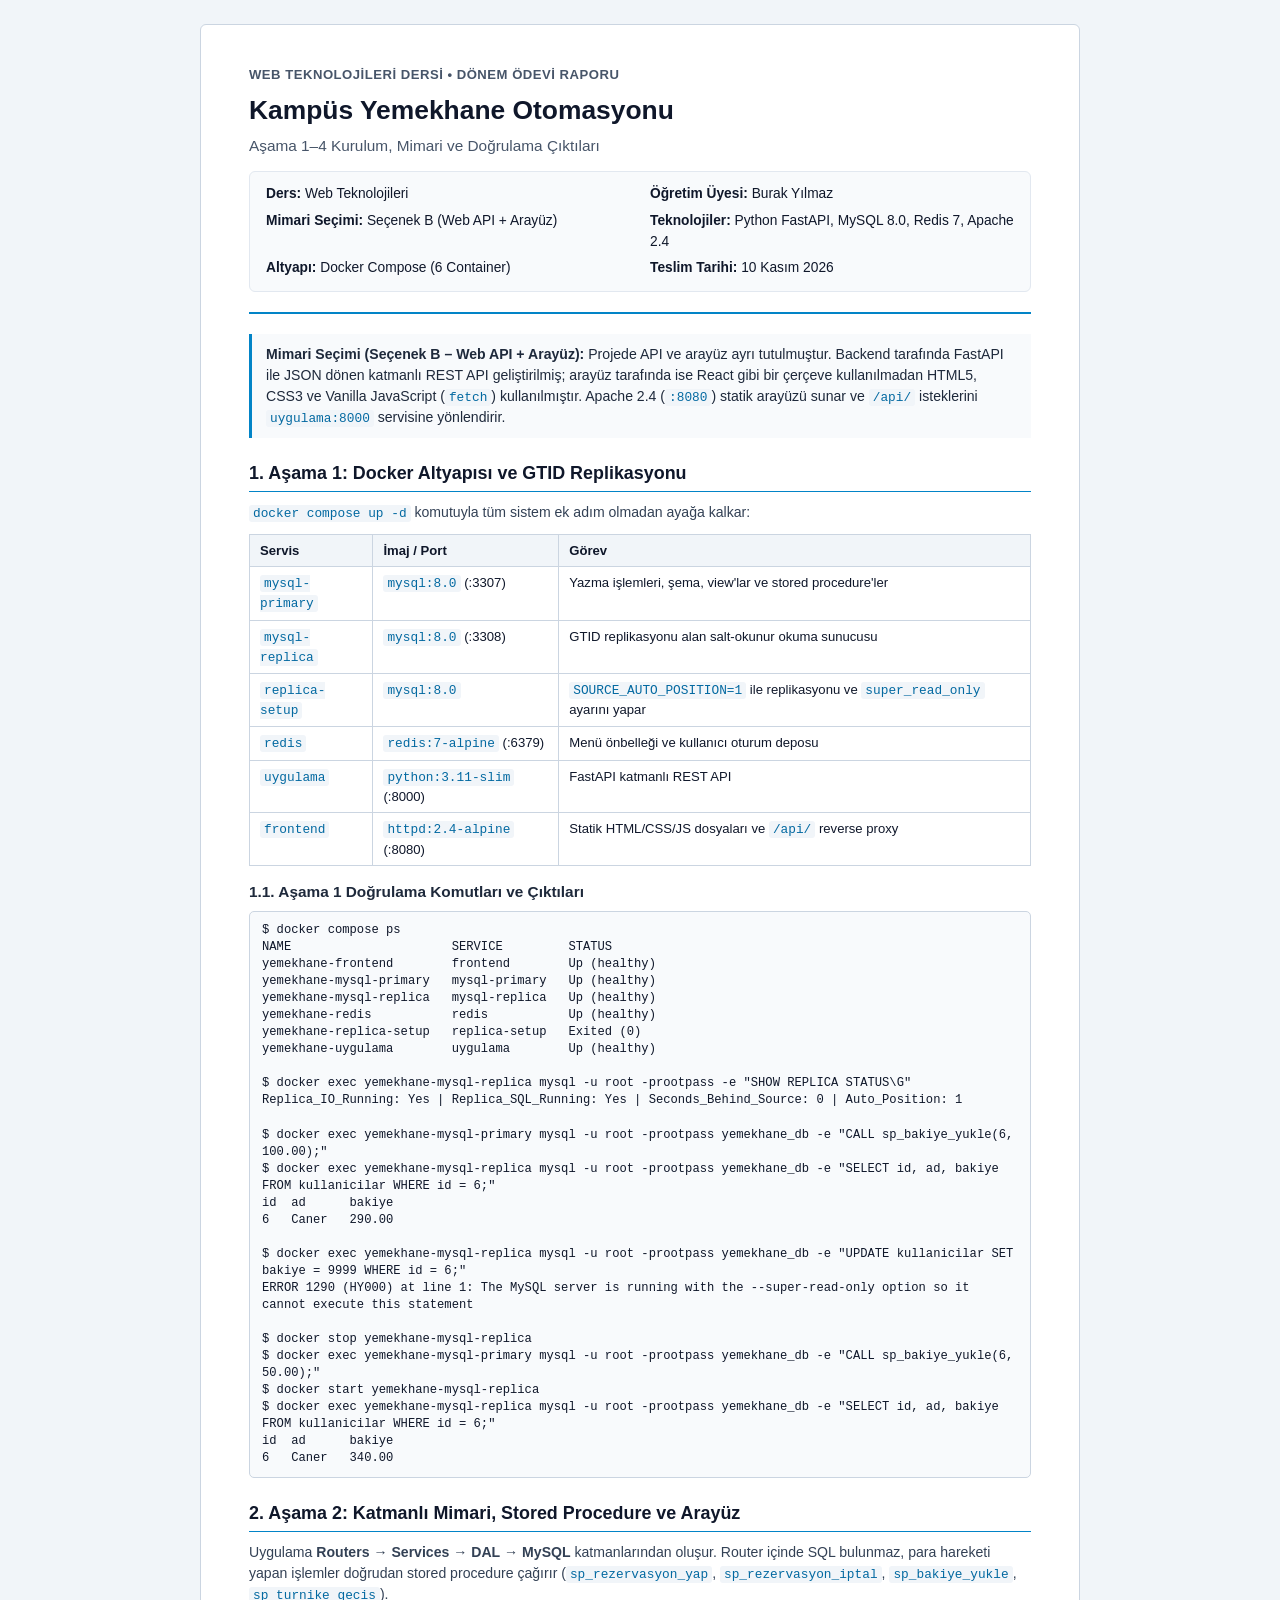
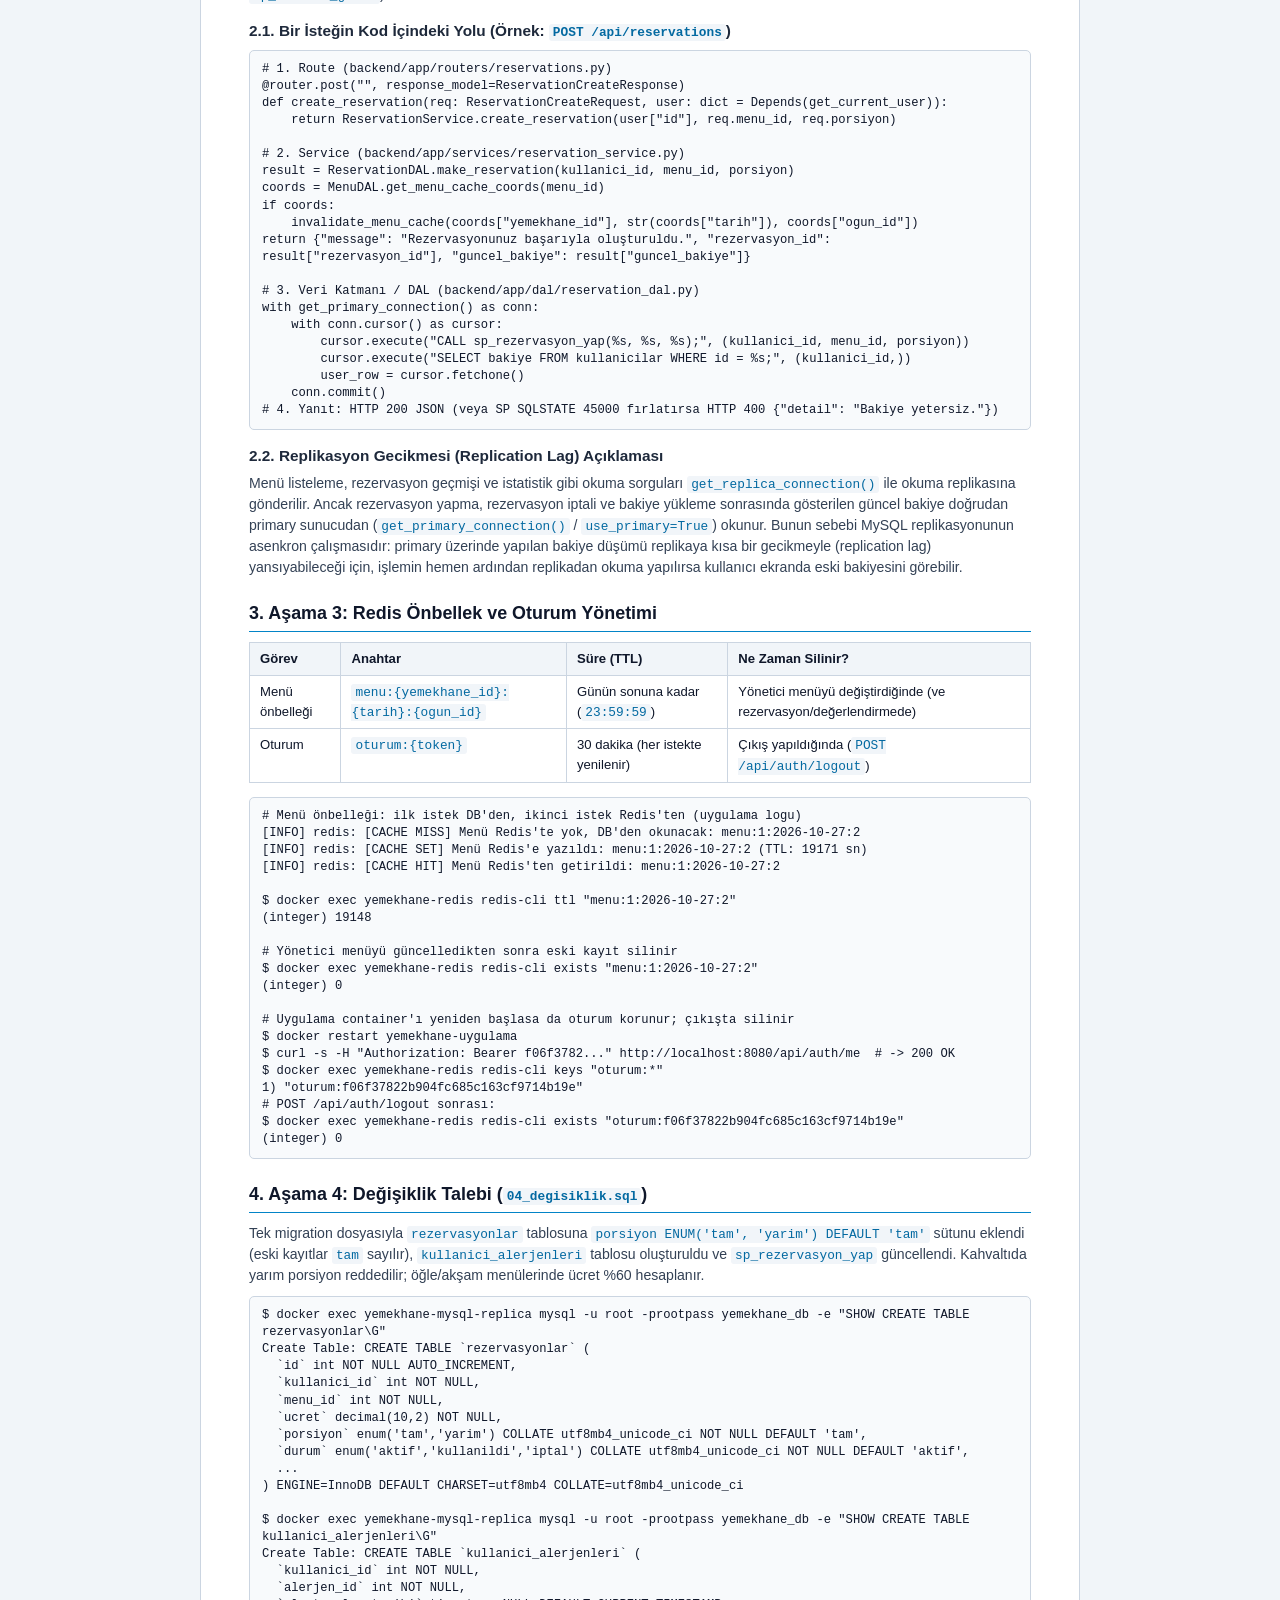
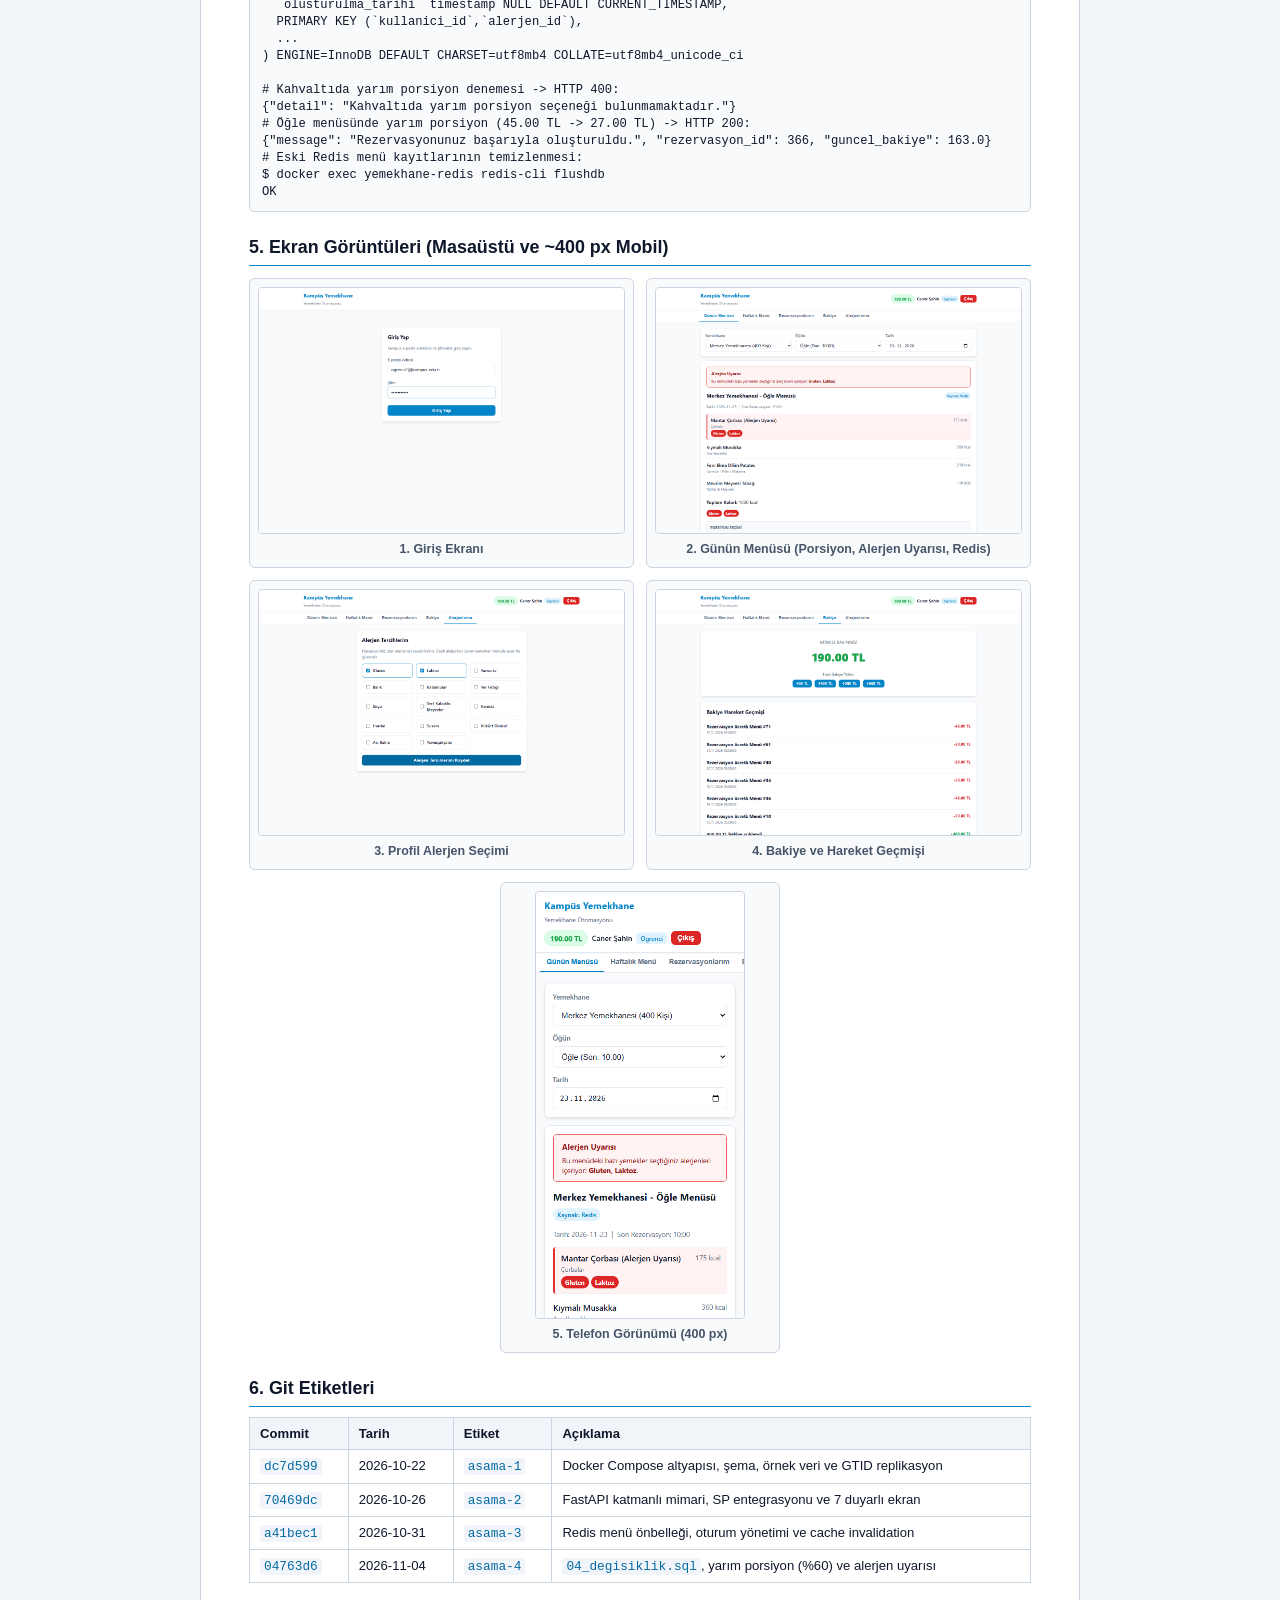
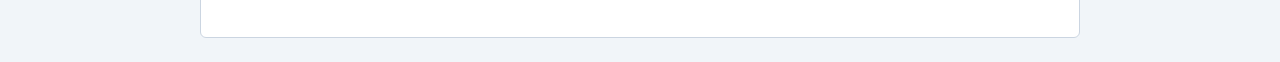
==== commit 2740cc6d: "docs: arayuz, dokumantasyon ve proje raporu sadeleştirildi" ====
--- a/rapor/PROJE_RAPORU.html
+++ b/rapor/PROJE_RAPORU.html
@@ -2,170 +2,175 @@
 <html lang="tr">
 <head>
   <meta charset="UTF-8">
-  <title>Kampüs Yemekhane Otomasyon Sistemi - Proje Raporu</title>
+  <title>Yemekhane Otomasyonu - Dönem Ödevi Raporu</title>
   <style>
-    @import url('https://fonts.googleapis.com/css2?family=Inter:wght@400;500;600;700;800&family=JetBrains+Mono:wght@400;500&display=swap');
-
     :root {
       --primary: #0284c7;
       --text: #0f172a;
       --text-muted: #475569;
-      --border: #e2e8f0;
+      --border: #cbd5e1;
     }
 
     * { box-sizing: border-box; margin: 0; padding: 0; }
+
     body {
-      font-family: 'Inter', -apple-system, BlinkMacSystemFont, sans-serif;
+      font-family: "Segoe UI", Arial, sans-serif;
       color: var(--text);
       background: #f1f5f9;
-      line-height: 1.6;
-      padding: 30px 16px;
+      line-height: 1.5;
+      padding: 24px 14px;
     }
 
     .report-container {
-      max-width: 900px;
+      max-width: 880px;
       margin: 0 auto;
       background: #ffffff;
-      padding: 50px 64px;
-      border-radius: 10px;
-      box-shadow: 0 8px 20px rgba(0, 0, 0, 0.05);
+      padding: 40px 48px;
+      border-radius: 6px;
+      border: 1px solid var(--border);
     }
 
     .cover {
-      text-align: center;
-      padding-bottom: 32px;
-      border-bottom: 2px solid var(--border);
-      margin-bottom: 28px;
+      padding-bottom: 20px;
+      border-bottom: 2px solid var(--primary);
+      margin-bottom: 20px;
     }
 
     .cover .dept {
-      font-size: 0.85rem;
-      font-weight: 700;
-      letter-spacing: 0.8px;
+      font-size: 0.82rem;
+      font-weight: 600;
       color: var(--text-muted);
       text-transform: uppercase;
+      letter-spacing: 0.5px;
     }
 
     .cover h1 {
-      font-size: 2rem;
-      font-weight: 800;
-      color: var(--primary);
-      margin: 12px 0 6px 0;
+      font-size: 1.65rem;
+      font-weight: 700;
+      color: var(--text);
+      margin: 6px 0 4px 0;
     }
 
     .cover h2 {
-      font-size: 1.05rem;
-      font-weight: 500;
+      font-size: 0.96rem;
+      font-weight: 400;
       color: var(--text-muted);
-      margin-bottom: 20px;
+      margin-bottom: 14px;
     }
 
     .meta-grid {
-      display: inline-grid;
-      grid-template-columns: auto auto;
-      gap: 8px 28px;
-      text-align: left;
-      font-size: 0.9rem;
+      display: grid;
+      grid-template-columns: 1fr 1fr;
+      gap: 6px 20px;
+      font-size: 0.86rem;
       background: #f8fafc;
-      padding: 16px 24px;
-      border-radius: 8px;
-      border: 1px solid var(--border);
-    }
-
-    .meta-grid strong { color: var(--primary); }
+      padding: 12px 16px;
+      border-radius: 6px;
+      border: 1px solid #e2e8f0;
+    }
+
+    .meta-grid strong { color: var(--text); }
+
+    .info-box {
+      background: #f8fafc;
+      border-left: 3px solid var(--primary);
+      padding: 10px 14px;
+      margin: 12px 0 18px 0;
+      font-size: 0.88rem;
+      color: #1e293b;
+    }
 
     h2.section-title {
-      font-size: 1.25rem;
+      font-size: 1.12rem;
       font-weight: 700;
-      color: #0f172a;
-      margin: 30px 0 12px 0;
-      padding-bottom: 6px;
-      border-bottom: 2px solid var(--primary);
+      color: var(--text);
+      margin: 22px 0 10px 0;
+      padding-bottom: 4px;
+      border-bottom: 1.5px solid var(--primary);
+      page-break-after: avoid;
     }
 
     h3 {
-      font-size: 1.02rem;
+      font-size: 0.96rem;
       font-weight: 600;
-      margin: 18px 0 8px 0;
+      margin: 14px 0 6px 0;
       color: #1e293b;
+      page-break-after: avoid;
     }
 
     p, ul, ol {
-      margin-bottom: 12px;
-      font-size: 0.92rem;
+      margin-bottom: 10px;
+      font-size: 0.88rem;
       color: #334155;
     }
 
-    ul, ol { padding-left: 22px; }
-    li { margin-bottom: 5px; }
+    ul, ol { padding-left: 20px; }
+    li { margin-bottom: 4px; }
 
     table {
       width: 100%;
       border-collapse: collapse;
-      margin: 14px 0;
-      font-size: 0.86rem;
+      margin: 10px 0 14px 0;
+      font-size: 0.82rem;
+      page-break-inside: avoid;
     }
 
     th, td {
-      border: 1px solid var(--border);
-      padding: 8px 12px;
+      border: 1px solid #cbd5e1;
+      padding: 6px 10px;
       text-align: left;
+      vertical-align: top;
     }
 
     th {
-      background: #f8fafc;
+      background: #f1f5f9;
       font-weight: 600;
-      color: #1e293b;
+      color: #0f172a;
     }
 
     code {
-      font-family: 'JetBrains Mono', monospace;
-      font-size: 0.84rem;
+      font-family: Consolas, "Courier New", monospace;
+      font-size: 0.8rem;
       background: #f1f5f9;
       color: #0369a1;
-      padding: 2px 5px;
-      border-radius: 4px;
+      padding: 1px 4px;
+      border-radius: 3px;
     }
 
     pre {
-      background: #0f172a;
-      color: #f8fafc;
-      padding: 12px 16px;
-      border-radius: 6px;
-      overflow-x: auto;
-      font-family: 'JetBrains Mono', monospace;
-      font-size: 0.82rem;
-      margin: 12px 0;
-      line-height: 1.45;
+      background: #f8fafc;
+      color: #0f172a;
+      border: 1px solid #cbd5e1;
+      padding: 10px 12px;
+      border-radius: 5px;
+      font-family: Consolas, "Courier New", monospace;
+      font-size: 0.76rem;
+      margin: 8px 0 12px 0;
+      line-height: 1.4;
+      white-space: pre-wrap;
+      word-break: break-word;
+      overflow-wrap: anywhere;
+      page-break-inside: avoid;
     }
 
     pre code {
       background: transparent;
       color: inherit;
       padding: 0;
-    }
-
-    .info-box {
-      background: #f0f9ff;
-      border-left: 4px solid var(--primary);
-      padding: 12px 16px;
-      border-radius: 0 6px 6px 0;
-      margin: 14px 0;
-      font-size: 0.9rem;
-      color: #0c4a6e;
+      font-size: inherit;
     }
 
     .screenshot-grid {
       display: grid;
       grid-template-columns: 1fr 1fr;
-      gap: 16px;
-      margin: 16px 0;
+      gap: 12px;
+      margin: 12px 0;
     }
 
     .screenshot-card {
-      border: 1px solid var(--border);
-      border-radius: 8px;
-      padding: 10px;
+      border: 1px solid #cbd5e1;
+      border-radius: 6px;
+      padding: 8px;
       background: #f8fafc;
       text-align: center;
       page-break-inside: avoid;
@@ -180,247 +185,247 @@
     }
 
     .screenshot-card.mobile img {
-      max-width: 240px;
+      max-width: 210px;
       margin: 0 auto;
     }
 
     .screenshot-caption {
-      margin-top: 8px;
-      font-size: 0.82rem;
+      margin-top: 6px;
+      font-size: 0.78rem;
       font-weight: 600;
       color: var(--text-muted);
     }
 
+    @page {
+      size: A4;
+      margin: 14mm 14mm;
+    }
+
     @media print {
       body { background: #ffffff; padding: 0; }
-      .report-container { box-shadow: none; padding: 0; max-width: 100%; }
+      .report-container { border: none; padding: 0; max-width: 100%; }
       .page-break { page-break-before: always; }
-      pre { background: #f8fafc; color: #0f172a; border: 1px solid var(--border); }
     }
   </style>
 </head>
 <body>
   <div class="report-container">
     <div class="cover">
-      <div class="dept">Web Teknolojileri Dersi • Dönem Ödevi Proje Raporu</div>
-      <h1>Kampüs Yemekhane Otomasyon Sistemi</h1>
-      <h2>Docker Tabanlı, GTID Replikasyonlu, Katmanlı Mimari ve Redis Destekli Web Uygulaması</h2>
+      <div class="dept">Web Teknolojileri Dersi &bull; Dönem Ödevi Raporu</div>
+      <h1>Kampüs Yemekhane Otomasyonu</h1>
+      <h2>Aşama 1&ndash;4 Kurulum, Mimari ve Doğrulama Çıktıları</h2>
       <div class="meta-grid">
         <div><strong>Ders:</strong> Web Teknolojileri</div>
         <div><strong>Öğretim Üyesi:</strong> Burak Yılmaz</div>
-        <div><strong>Mimari Seçimi:</strong> Seçenek B (Web API + Saf HTML/CSS/Vanilla JS)</div>
-        <div><strong>Altyapı:</strong> Docker Compose (6 Servis)</div>
-        <div><strong>Backend:</strong> Python 3.11 / FastAPI</div>
-        <div><strong>Veritabanı &amp; Önbellek:</strong> MySQL 8.0 (Primary/Replica) + Redis 7</div>
+        <div><strong>Mimari Seçimi:</strong> Seçenek B (Web API + Arayüz)</div>
+        <div><strong>Teknolojiler:</strong> Python FastAPI, MySQL 8.0, Redis 7, Apache 2.4</div>
+        <div><strong>Altyapı:</strong> Docker Compose (6 Container)</div>
+        <div><strong>Teslim Tarihi:</strong> 10 Kasım 2026</div>
       </div>
     </div>
 
     <div class="info-box">
-      <strong>Mimari Seçimi (Seçenek B):</strong> Bu projede <strong>Web API + Ayrı İstemci</strong> yaklaşımı seçilmiştir. Sunucu tarafında FastAPI ile JSON REST API geliştirilmiş; istemci tarafında ise React/Vue gibi çerçeveler kullanılmadan saf HTML5, CSS3 ve Vanilla JS (<code>fetch</code>) ile duyarlı (responsive) arayüz oluşturulmuştur. Tüm istekler Apache 2.4 ters vekili (<code>:8080</code>) üzerinden karşılanır; <code>/api/*</code> istekleri iç ağda <code>uygulama:8000</code> servisine yönlendirilir.
+      <strong>Mimari Seçimi (Seçenek B &ndash; Web API + Arayüz):</strong> Projede API ve arayüz ayrı tutulmuştur. Backend tarafında FastAPI ile JSON dönen katmanlı REST API geliştirilmiş; arayüz tarafında ise React gibi bir çerçeve kullanılmadan HTML5, CSS3 ve Vanilla JavaScript (<code>fetch</code>) kullanılmıştır. Apache 2.4 (<code>:8080</code>) statik arayüzü sunar ve <code>/api/</code> isteklerini <code>uygulama:8000</code> servisine yönlendirir.
     </div>
 
-    <h2 class="section-title">1. Aşama 1: Altyapı ve Veritabanı Replikasyonu</h2>
-    <p>
-      Sistem <code>docker-compose.yml</code> üzerinden tek komutla (<code>docker compose up -d</code>) ayağa kalkacak şekilde 6 servis olarak yapılandırılmıştır:
-    </p>
+    <h2 class="section-title">1. Aşama 1: Docker Altyapısı ve GTID Replikasyonu</h2>
+    <p><code>docker compose up -d</code> komutuyla tüm sistem ek adım olmadan ayağa kalkar:</p>
     <table>
       <thead>
         <tr>
-          <th>Servis Adı</th>
+          <th>Servis</th>
           <th>İmaj / Port</th>
           <th>Görev</th>
         </tr>
       </thead>
       <tbody>
-        <tr>
-          <td><code>mysql-primary</code></td>
-          <td><code>mysql:8.0</code> (:3307)</td>
-          <td>GTID ikili log (binlog) tutan birincil yazma veritabanı.</td>
-        </tr>
-        <tr>
-          <td><code>mysql-replica</code></td>
-          <td><code>mysql:8.0</code> (:3308)</td>
-          <td><code>super_read_only = ON</code> kipinde çalışan salt-okunur okuma replikası.</td>
-        </tr>
-        <tr>
-          <td><code>replica-setup</code></td>
-          <td><code>mysql:8.0</code></td>
-          <td><code>SOURCE_AUTO_POSITION = 1</code> ile replikasyonu başlatan ve <code>super_read_only</code> ayarlayan kurulum servisi.</td>
-        </tr>
-        <tr>
-          <td><code>redis</code></td>
-          <td><code>redis:7-alpine</code> (:6379)</td>
-          <td>Menü önbelleği ve oturum deposu (in-memory).</td>
-        </tr>
-        <tr>
-          <td><code>uygulama</code></td>
-          <td><code>python:3.11-slim</code> (:8000)</td>
-          <td>FastAPI katmanlı REST API sunucusu.</td>
-        </tr>
-        <tr>
-          <td><code>frontend</code></td>
-          <td><code>httpd:2.4-alpine</code> (:8080)</td>
-          <td>Statik HTML/CSS/JS sunumu ve <code>/api</code> reverse proxy.</td>
-        </tr>
+        <tr><td><code>mysql-primary</code></td><td><code>mysql:8.0</code> (:3307)</td><td>Yazma işlemleri, şema, view'lar ve stored procedure'ler</td></tr>
+        <tr><td><code>mysql-replica</code></td><td><code>mysql:8.0</code> (:3308)</td><td>GTID replikasyonu alan salt-okunur okuma sunucusu</td></tr>
+        <tr><td><code>replica-setup</code></td><td><code>mysql:8.0</code></td><td><code>SOURCE_AUTO_POSITION=1</code> ile replikasyonu ve <code>super_read_only</code> ayarını yapar</td></tr>
+        <tr><td><code>redis</code></td><td><code>redis:7-alpine</code> (:6379)</td><td>Menü önbelleği ve kullanıcı oturum deposu</td></tr>
+        <tr><td><code>uygulama</code></td><td><code>python:3.11-slim</code> (:8000)</td><td>FastAPI katmanlı REST API</td></tr>
+        <tr><td><code>frontend</code></td><td><code>httpd:2.4-alpine</code> (:8080)</td><td>Statik HTML/CSS/JS dosyaları ve <code>/api/</code> reverse proxy</td></tr>
       </tbody>
     </table>
 
-    <h3>1.1. GTID Replikasyon ve Salt-Okunur Doğrulaması</h3>
-    <pre><code># 1. Replika durumu kontrolü
-docker exec yemekhane-mysql-replica mysql -uroot -prootpass -e "SHOW REPLICA STATUS\G"
-# Çıktı: Replica_IO_Running: Yes | Replica_SQL_Running: Yes | Seconds_Behind_Source: 0
-
-# 2. Replikaya doğrudan yazma engeli testi (super_read_only)
-docker exec yemekhane-mysql-replica mysql -uroot -prootpass -e "INSERT INTO yemekhane_db.yemekler (ad, kategori_id, kalori) VALUES ('Test', 1, 100);"
-# Çıktı: ERROR 1290 (HY000): The MySQL server is running with the --super-read-only option so it cannot execute this statement
-
-# 3. Replika durdurma / yeniden başlatma senkronizasyon testi
-docker stop yemekhane-mysql-replica
-# Primary üzerinde bakiye yükleme işlemi yapıldıktan sonra:
-docker start yemekhane-mysql-replica
-# Replika GTID üzerinden eksik transaction'ları otomatik çekip Seconds_Behind_Source: 0 durumuna döndü.</code></pre>
+    <h3>1.1. Aşama 1 Doğrulama Komutları ve Çıktıları</h3>
+    <pre><code>$ docker compose ps
+NAME                      SERVICE         STATUS
+yemekhane-frontend        frontend        Up (healthy)
+yemekhane-mysql-primary   mysql-primary   Up (healthy)
+yemekhane-mysql-replica   mysql-replica   Up (healthy)
+yemekhane-redis           redis           Up (healthy)
+yemekhane-replica-setup   replica-setup   Exited (0)
+yemekhane-uygulama        uygulama        Up (healthy)
+
+$ docker exec yemekhane-mysql-replica mysql -u root -prootpass -e "SHOW REPLICA STATUS\G"
+Replica_IO_Running: Yes | Replica_SQL_Running: Yes | Seconds_Behind_Source: 0 | Auto_Position: 1
+
+$ docker exec yemekhane-mysql-primary mysql -u root -prootpass yemekhane_db -e "CALL sp_bakiye_yukle(6, 100.00);"
+$ docker exec yemekhane-mysql-replica mysql -u root -prootpass yemekhane_db -e "SELECT id, ad, bakiye FROM kullanicilar WHERE id = 6;"
+id  ad      bakiye
+6   Caner   290.00
+
+$ docker exec yemekhane-mysql-replica mysql -u root -prootpass yemekhane_db -e "UPDATE kullanicilar SET bakiye = 9999 WHERE id = 6;"
+ERROR 1290 (HY000) at line 1: The MySQL server is running with the --super-read-only option so it cannot execute this statement
+
+$ docker stop yemekhane-mysql-replica
+$ docker exec yemekhane-mysql-primary mysql -u root -prootpass yemekhane_db -e "CALL sp_bakiye_yukle(6, 50.00);"
+$ docker start yemekhane-mysql-replica
+$ docker exec yemekhane-mysql-replica mysql -u root -prootpass yemekhane_db -e "SELECT id, ad, bakiye FROM kullanicilar WHERE id = 6;"
+id  ad      bakiye
+6   Caner   340.00</code></pre>
 
     <div class="page-break"></div>
 
     <h2 class="section-title">2. Aşama 2: Katmanlı Mimari, Stored Procedure ve Arayüz</h2>
     <p>
-      Backend uygulaması 4 katmanlı olarak tasarlanmıştır: <strong>Routers</strong> (HTTP yönlendirme ve Pydantic doğrulama) &rarr; <strong>Services</strong> (iş kuralları, önbellek yönetimi, hata dönüşümü) &rarr; <strong>DAL</strong> (Primary/Replica bağlantı havuzu seçimi ve SQL/SP çağrıları) &rarr; <strong>MySQL</strong> (Tablolar, View'ler ve Stored Procedure'ler).
+      Uygulama <strong>Routers</strong> &rarr; <strong>Services</strong> &rarr; <strong>DAL</strong> &rarr; <strong>MySQL</strong> katmanlarından oluşur. Router içinde SQL bulunmaz, para hareketi yapan işlemler doğrudan stored procedure çağırır (<code>sp_rezervasyon_yap</code>, <code>sp_rezervasyon_iptal</code>, <code>sp_bakiye_yukle</code>, <code>sp_turnike_gecis</code>).
     </p>
 
-    <h3>2.1. Bir İsteğin Uygulama İçindeki Yolu (Örnek: Rezervasyon Yapma)</h3>
-    <ol>
-      <li><strong>İstemci &amp; Ters Vekil:</strong> Kullanıcı arayüzden porsiyon seçip "Bu Menüye Rezervasyon Yap" butonuna tıklar. <code>app.js</code> <code>POST /api/reservations</code> isteğini Bearer token ile gönderir. Apache bu isteği <code>uygulama:8000</code> servisine iletir.</li>
-      <li><strong>Router (<code>app/routers/reservations.py</code>):</strong> <code>get_current_user</code> bağımlılığı Redis üzerinden token'ı doğrular. İstek gövdesi <code>ReservationCreateRequest</code> şemasıyla doğrulanır ve <code>ReservationService.create_reservation(...)</code> çağrılır.</li>
-      <li><strong>Service (<code>app/services/reservation_service.py</code>):</strong> <code>ReservationDAL.make_reservation(...)</code> çağrısını yürütür. Stored Procedure'den gelen <code>SQLSTATE 45000</code> hata mesajlarını yakalayıp HTTP <code>400 Bad Request</code> JSON yanıtına dönüştürür.</li>
-      <li><strong>DAL &amp; Veritabanı (<code>app/dal/reservation_dal.py</code>):</strong> <code>get_primary_connection()</code> ile <strong>Primary</strong> veritabanına bağlanır, <code>CALL sp_rezervasyon_yap(kullanici_id, menu_id, porsiyon)</code> prosedürünü çalıştırır. Prosedür; saat, kapasite, mükerrer kayıt ve bakiye kontrollerini <code>FOR UPDATE</code> satır kilitleriyle atomik olarak gerçekleştirir.</li>
-    </ol>
-
-    <h3>2.2. Replikasyon Gecikmesi (Replication Lag) Önlemi</h3>
+    <h3>2.1. Bir İsteğin Kod İçindeki Yolu (Örnek: <code>POST /api/reservations</code>)</h3>
+    <pre><code># 1. Route (backend/app/routers/reservations.py)
+@router.post("", response_model=ReservationCreateResponse)
+def create_reservation(req: ReservationCreateRequest, user: dict = Depends(get_current_user)):
+    return ReservationService.create_reservation(user["id"], req.menu_id, req.porsiyon)
+
+# 2. Service (backend/app/services/reservation_service.py)
+result = ReservationDAL.make_reservation(kullanici_id, menu_id, porsiyon)
+coords = MenuDAL.get_menu_cache_coords(menu_id)
+if coords:
+    invalidate_menu_cache(coords["yemekhane_id"], str(coords["tarih"]), coords["ogun_id"])
+return {"message": "Rezervasyonunuz başarıyla oluşturuldu.", "rezervasyon_id": result["rezervasyon_id"], "guncel_bakiye": result["guncel_bakiye"]}
+
+# 3. Veri Katmanı / DAL (backend/app/dal/reservation_dal.py)
+with get_primary_connection() as conn:
+    with conn.cursor() as cursor:
+        cursor.execute("CALL sp_rezervasyon_yap(%s, %s, %s);", (kullanici_id, menu_id, porsiyon))
+        cursor.execute("SELECT bakiye FROM kullanicilar WHERE id = %s;", (kullanici_id,))
+        user_row = cursor.fetchone()
+    conn.commit()
+# 4. Yanıt: HTTP 200 JSON (veya SP SQLSTATE 45000 fırlatırsa HTTP 400 {"detail": "Bakiye yetersiz."})</code></pre>
+
+    <h3>2.2. Replikasyon Gecikmesi (Replication Lag) Açıklaması</h3>
     <p>
-      Listeleme ve menü sorguları <code>get_replica_connection()</code> üzerinden replika sunucusuna yönlendirilir. Ancak <strong>rezervasyon yapma, rezervasyon iptali ve bakiye yükleme</strong> işlemlerinin hemen ardından kullanıcıya gösterilen güncel bakiye değeri doğrudan <strong>Primary</strong> veritabanından (<code>get_primary_connection()</code> / <code>use_primary=True</code>) okunur. Bunun nedeni, asenkron replikasyonda milisaniyelik dahi olsa gecikme (replication lag) yaşandığında kullanıcının ekranda eski/bayat bakiyesini görmesini önlemektir.
+      Menü listeleme, rezervasyon geçmişi ve istatistik gibi okuma sorguları <code>get_replica_connection()</code> ile okuma replikasına gönderilir. Ancak rezervasyon yapma, rezervasyon iptali ve bakiye yükleme sonrasında gösterilen güncel bakiye doğrudan primary sunucudan (<code>get_primary_connection()</code> / <code>use_primary=True</code>) okunur. Bunun sebebi MySQL replikasyonunun asenkron çalışmasıdır: primary üzerinde yapılan bakiye düşümü replikaya kısa bir gecikmeyle (replication lag) yansıyabileceği için, işlemin hemen ardından replikadan okuma yapılırsa kullanıcı ekranda eski bakiyesini görebilir.
     </p>
 
-    <h3>2.3. Stored Procedure ve Hata Mesajı Doğrulaması (SQLSTATE 45000)</h3>
-    <pre><code># Bakiye yetersizliği veya son saat sonrası rezervasyon denemesi:
-POST /api/reservations {"menu_id": 44, "porsiyon": "tam"}
-# HTTP 400 Bad Request
-{"detail": "Rezervasyon süresi dolmuştur."}</code></pre>
-
-    <div class="page-break"></div>
-
     <h2 class="section-title">3. Aşama 3: Redis Önbellek ve Oturum Yönetimi</h2>
-    <p>Redis iki temel amaç için kullanılmıştır:</p>
     <table>
       <thead>
         <tr>
           <th>Görev</th>
-          <th>Anahtar Şablonu</th>
-          <th>Geçerlilik Süresi (TTL)</th>
-          <th>Geçersizleştirme (Invalidation)</th>
+          <th>Anahtar</th>
+          <th>Süre (TTL)</th>
+          <th>Ne Zaman Silinir?</th>
         </tr>
       </thead>
       <tbody>
         <tr>
-          <td><strong>Menü Önbelleği</strong></td>
+          <td>Menü önbelleği</td>
           <td><code>menu:{yemekhane_id}:{tarih}:{ogun_id}</code></td>
           <td>Günün sonuna kadar (<code>23:59:59</code>)</td>
-          <td>Yönetici menüyü güncellediğinde veya değerlendirme eklendiğinde</td>
+          <td>Yönetici menüyü değiştirdiğinde (ve rezervasyon/değerlendirmede)</td>
         </tr>
         <tr>
-          <td><strong>Oturum Deposu</strong></td>
+          <td>Oturum</td>
           <td><code>oturum:{token}</code></td>
-          <td>30 dakika (Sliding Expiration)</td>
-          <td>Kullanıcı çıkış yaptığında (<code>POST /api/auth/logout</code>)</td>
+          <td>30 dakika (her istekte yenilenir)</td>
+          <td>Çıkış yapıldığında (<code>POST /api/auth/logout</code>)</td>
         </tr>
       </tbody>
     </table>
 
-    <h3>3.1. Redis Doğrulama Çıktıları</h3>
-    <pre><code># 1. İlk menü isteği (Cache Miss -> DB okuma -> Cache Set) ve ikinci istek (Cache Hit)
+    <pre><code># Menü önbelleği: ilk istek DB'den, ikinci istek Redis'ten (uygulama logu)
 [INFO] redis: [CACHE MISS] Menü Redis'te yok, DB'den okunacak: menu:1:2026-10-27:2
 [INFO] redis: [CACHE SET] Menü Redis'e yazıldı: menu:1:2026-10-27:2 (TTL: 19171 sn)
 [INFO] redis: [CACHE HIT] Menü Redis'ten getirildi: menu:1:2026-10-27:2
 
-# 2. redis-cli üzerinden anahtar ve TTL kontrolü
-docker exec yemekhane-redis redis-cli ttl "menu:1:2026-10-27:2"
-# Çıktı: 19148
-
-# 3. Yönetici menü güncellemesi sonrası Cache Invalidation
-PUT /api/admin/menus/44 {"ogrenci_fiyati": 50.0}
-docker exec yemekhane-redis redis-cli exists "menu:1:2026-10-27:2"
-# Çıktı: 0
-
-# 4. Durumsuz (Stateless) backend doğrulaması:
-docker restart yemekhane-uygulama
-GET /api/auth/me (Aynı token ile) -> HTTP 200 OK (Oturum düşmedi)
-POST /api/auth/logout -> docker exec yemekhane-redis redis-cli exists "oturum:..." -> 0</code></pre>
-
-    <h2 class="section-title">4. Aşama 4: Değişiklik Talebi (Migration) ve Yeni Özellikler</h2>
+$ docker exec yemekhane-redis redis-cli ttl "menu:1:2026-10-27:2"
+(integer) 19148
+
+# Yönetici menüyü güncelledikten sonra eski kayıt silinir
+$ docker exec yemekhane-redis redis-cli exists "menu:1:2026-10-27:2"
+(integer) 0
+
+# Uygulama container'ı yeniden başlasa da oturum korunur; çıkışta silinir
+$ docker restart yemekhane-uygulama
+$ curl -s -H "Authorization: Bearer f06f3782..." http://localhost:8080/api/auth/me  # -> 200 OK
+$ docker exec yemekhane-redis redis-cli keys "oturum:*"
+1) "oturum:f06f37822b904fc685c163cf9714b19e"
+# POST /api/auth/logout sonrası:
+$ docker exec yemekhane-redis redis-cli exists "oturum:f06f37822b904fc685c163cf9714b19e"
+(integer) 0</code></pre>
+
+    <div class="page-break"></div>
+
+    <h2 class="section-title">4. Aşama 4: Değişiklik Talebi (<code>04_degisiklik.sql</code>)</h2>
     <p>
-      <code>db/04_degisiklik.sql</code> betiği ile canlı veri korunarak <code>rezervasyonlar</code> tablosuna <code>porsiyon ENUM('tam', 'yarim') NOT NULL DEFAULT 'tam'</code> sütunu ve <code>kullanici_alerjenleri</code> tablosu eklenmiş; <code>sp_rezervasyon_yap</code> güncellenmiştir.
+      Tek migration dosyasıyla <code>rezervasyonlar</code> tablosuna <code>porsiyon ENUM('tam', 'yarim') DEFAULT 'tam'</code> sütunu eklendi (eski kayıtlar <code>tam</code> sayılır), <code>kullanici_alerjenleri</code> tablosu oluşturuldu ve <code>sp_rezervasyon_yap</code> güncellendi. Kahvaltıda yarım porsiyon reddedilir; öğle/akşam menülerinde ücret %60 hesaplanır.
     </p>
-    <pre><code># 1. Replikada yeni sütunun doğrulanması
-docker exec yemekhane-mysql-replica mysql -uroot -prootpass -e "SHOW COLUMNS FROM yemekhane_db.rezervasyonlar LIKE 'porsiyon';"
-# Çıktı: porsiyon | enum('tam','yarim') | NO | | tam
-
-# 2. Kahvaltıda yarım porsiyon reddi
-POST /api/reservations {"menu_id": 49, "porsiyon": "yarim"}
-# HTTP 400: {"detail": "Kahvaltıda yarım porsiyon seçeneği bulunmamaktadır."}
-
-# 3. Öğle menüsünde yarım porsiyon (%60 ücret: 45.00 TL -> 27.00 TL)
-POST /api/reservations {"menu_id": 50, "porsiyon": "yarim"}
-# HTTP 200: {"message": "Rezervasyonunuz başarıyla oluşturuldu.", "rezervasyon_id": 366, "guncel_bakiye": 163.0}
-
-# 4. Eski Redis menü kayıtlarının temizlenmesi
-docker exec yemekhane-redis redis-cli flushdb</code></pre>
-
-    <div class="page-break"></div>
-
-    <h2 class="section-title">5. Uygulama Ekran Görüntüleri (Masaüstü ve ~400 px Mobil)</h2>
-    <p>
-      Arayüzün ekranları ve telefon görünümü (~400 px genişlik) canlı ortamda doğrulanmıştır:
-    </p>
-
+    <pre><code>$ docker exec yemekhane-mysql-replica mysql -u root -prootpass yemekhane_db -e "SHOW CREATE TABLE rezervasyonlar\G"
+Create Table: CREATE TABLE `rezervasyonlar` (
+  `id` int NOT NULL AUTO_INCREMENT,
+  `kullanici_id` int NOT NULL,
+  `menu_id` int NOT NULL,
+  `ucret` decimal(10,2) NOT NULL,
+  `porsiyon` enum('tam','yarim') COLLATE utf8mb4_unicode_ci NOT NULL DEFAULT 'tam',
+  `durum` enum('aktif','kullanildi','iptal') COLLATE utf8mb4_unicode_ci NOT NULL DEFAULT 'aktif',
+  ...
+) ENGINE=InnoDB DEFAULT CHARSET=utf8mb4 COLLATE=utf8mb4_unicode_ci
+
+$ docker exec yemekhane-mysql-replica mysql -u root -prootpass yemekhane_db -e "SHOW CREATE TABLE kullanici_alerjenleri\G"
+Create Table: CREATE TABLE `kullanici_alerjenleri` (
+  `kullanici_id` int NOT NULL,
+  `alerjen_id` int NOT NULL,
+  `olusturulma_tarihi` timestamp NULL DEFAULT CURRENT_TIMESTAMP,
+  PRIMARY KEY (`kullanici_id`,`alerjen_id`),
+  ...
+) ENGINE=InnoDB DEFAULT CHARSET=utf8mb4 COLLATE=utf8mb4_unicode_ci
+
+# Kahvaltıda yarım porsiyon denemesi -> HTTP 400:
+{"detail": "Kahvaltıda yarım porsiyon seçeneği bulunmamaktadır."}
+# Öğle menüsünde yarım porsiyon (45.00 TL -> 27.00 TL) -> HTTP 200:
+{"message": "Rezervasyonunuz başarıyla oluşturuldu.", "rezervasyon_id": 366, "guncel_bakiye": 163.0}
+# Eski Redis menü kayıtlarının temizlenmesi:
+$ docker exec yemekhane-redis redis-cli flushdb
+OK</code></pre>
+
+    <h2 class="section-title">5. Ekran Görüntüleri (Masaüstü ve ~400 px Mobil)</h2>
     <div class="screenshot-grid">
       <div class="screenshot-card">
         <img src="ekran_goruntuleri/01_giris.png" alt="Giriş Ekranı">
-        <div class="screenshot-caption">1. Giriş Ekranı (Kimlik Doğrulama)</div>
+        <div class="screenshot-caption">1. Giriş Ekranı</div>
       </div>
       <div class="screenshot-card">
         <img src="ekran_goruntuleri/02_gunun_menusu.png" alt="Günün Menüsü">
-        <div class="screenshot-caption">2. Günün Menüsü (Redis Önbellek &amp; Porsiyon Seçimi)</div>
+        <div class="screenshot-caption">2. Günün Menüsü (Porsiyon, Alerjen Uyarısı, Redis)</div>
       </div>
       <div class="screenshot-card">
         <img src="ekran_goruntuleri/03_alerjenler.png" alt="Alerjen Tercihleri">
-        <div class="screenshot-caption">3. Kişisel Alerjen Tercihleri (Aşama 4)</div>
+        <div class="screenshot-caption">3. Profil Alerjen Seçimi</div>
       </div>
       <div class="screenshot-card">
         <img src="ekran_goruntuleri/04_bakiye.png" alt="Bakiye Yönetimi">
-        <div class="screenshot-caption">4. Bakiye Yönetimi ve Hareket Geçmişi</div>
+        <div class="screenshot-caption">4. Bakiye ve Hareket Geçmişi</div>
       </div>
     </div>
 
-    <div class="screenshot-card mobile" style="max-width: 340px; margin: 16px auto;">
+    <div class="screenshot-card mobile" style="max-width: 280px; margin: 10px auto;">
       <img src="ekran_goruntuleri/05_mobil_400px.png" alt="400px Mobil Görünüm">
-      <div class="screenshot-caption">5. Telefon Görünümü (~400 px Genişlikte Duyarlı Tasarım)</div>
+      <div class="screenshot-caption">5. Telefon Görünümü (400 px)</div>
     </div>
 
-    <h2 class="section-title">6. Git Commit Geçmişi ve Etiketler</h2>
-    <p>Geliştirme süreci 3 haftalık zaman dilimine yayılmış ve her aşama kendi etiketiyle işaretlenmiştir:</p>
+    <h2 class="section-title">6. Git Etiketleri</h2>
     <table>
       <thead>
-        <tr>
-          <th>Commit</th>
-          <th>Tarih</th>
-          <th>Etiket</th>
-          <th>Açıklama</th>
-        </tr>
+        <tr><th>Commit</th><th>Tarih</th><th>Etiket</th><th>Açıklama</th></tr>
       </thead>
       <tbody>
         <tr><td><code>dc7d599</code></td><td>2026-10-22</td><td><code>asama-1</code></td><td>Docker Compose altyapısı, şema, örnek veri ve GTID replikasyon</td></tr>
         <tr><td><code>70469dc</code></td><td>2026-10-26</td><td><code>asama-2</code></td><td>FastAPI katmanlı mimari, SP entegrasyonu ve 7 duyarlı ekran</td></tr>
         <tr><td><code>a41bec1</code></td><td>2026-10-31</td><td><code>asama-3</code></td><td>Redis menü önbelleği, oturum yönetimi ve cache invalidation</td></tr>
-        <tr><td><code>04763d6</code></td><td>2026-11-04</td><td><code>asama-4</code></td><td>Migration: yarım porsiyon (%60) ve kullanıcı alerjen uyarısı</td></tr>
+        <tr><td><code>04763d6</code></td><td>2026-11-04</td><td><code>asama-4</code></td><td><code>04_degisiklik.sql</code>, yarım porsiyon (%60) ve alerjen uyarısı</td></tr>
       </tbody>
     </table>
   </div>
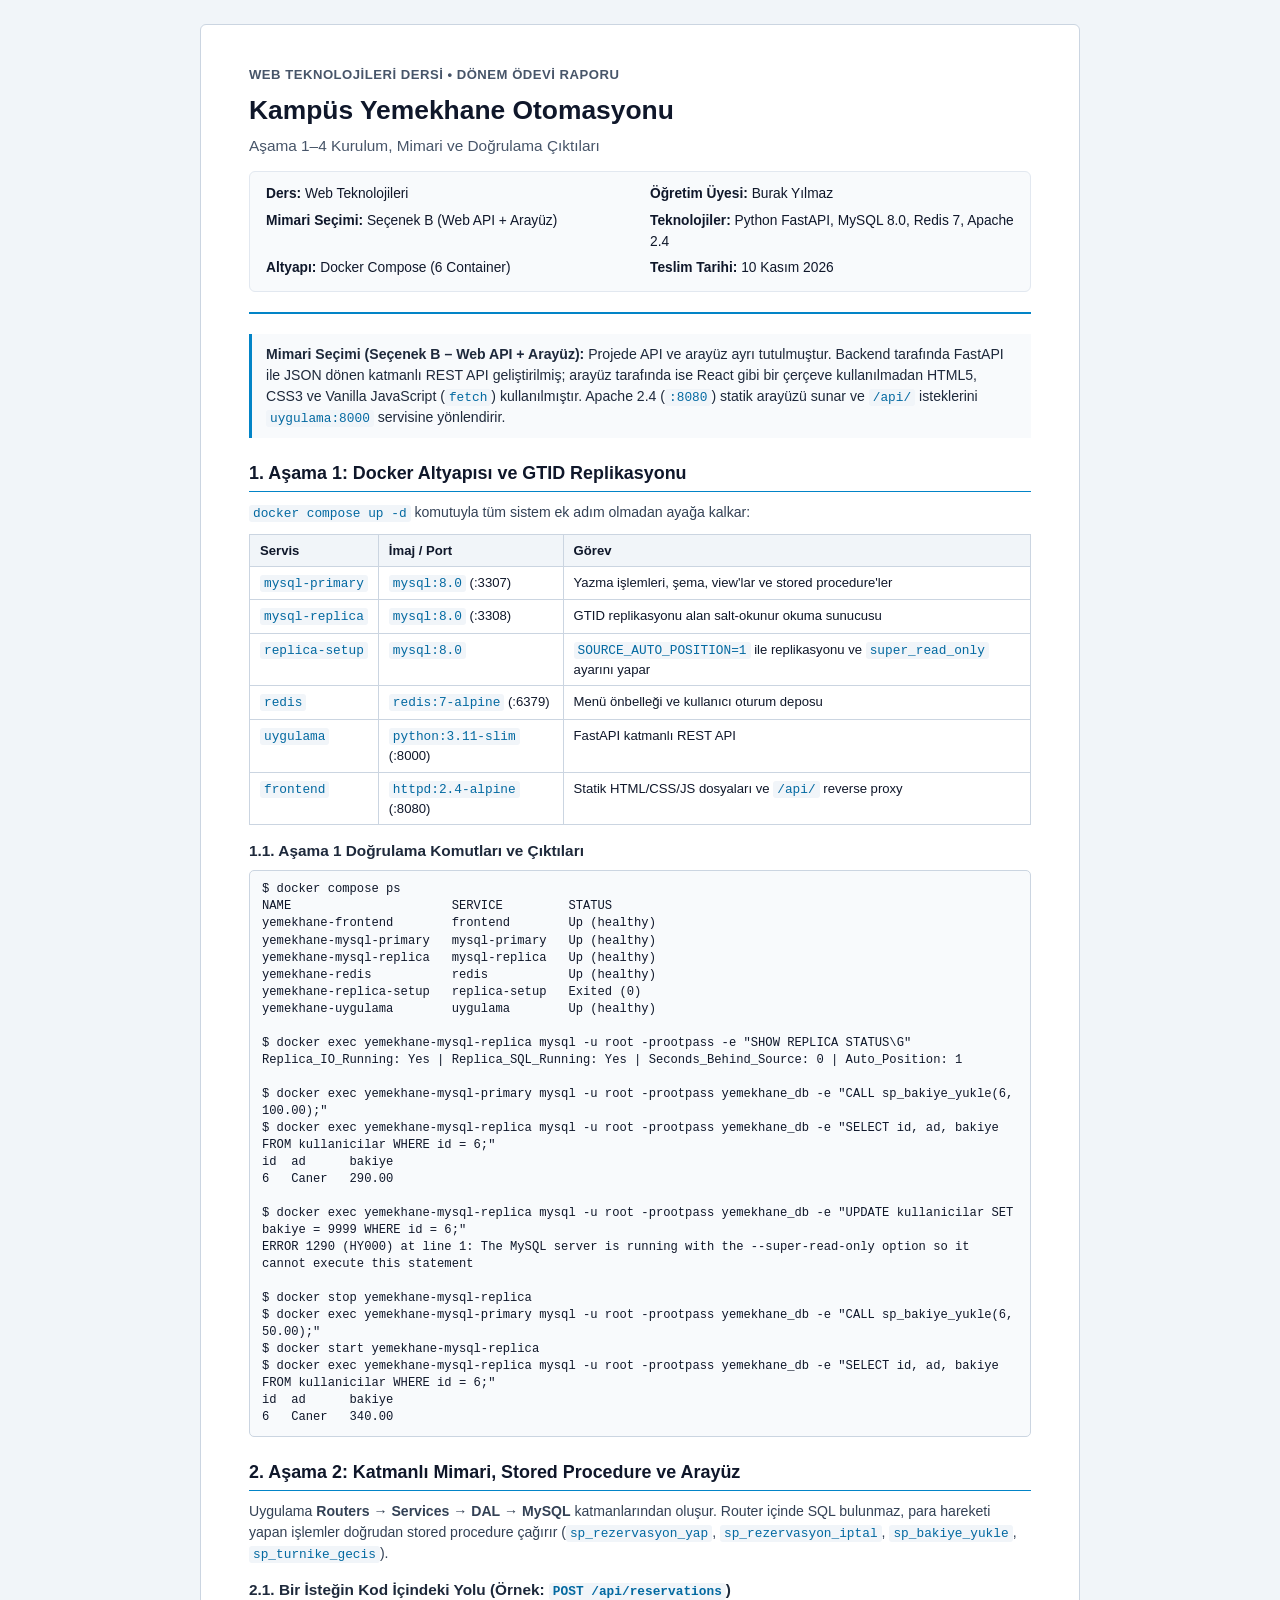
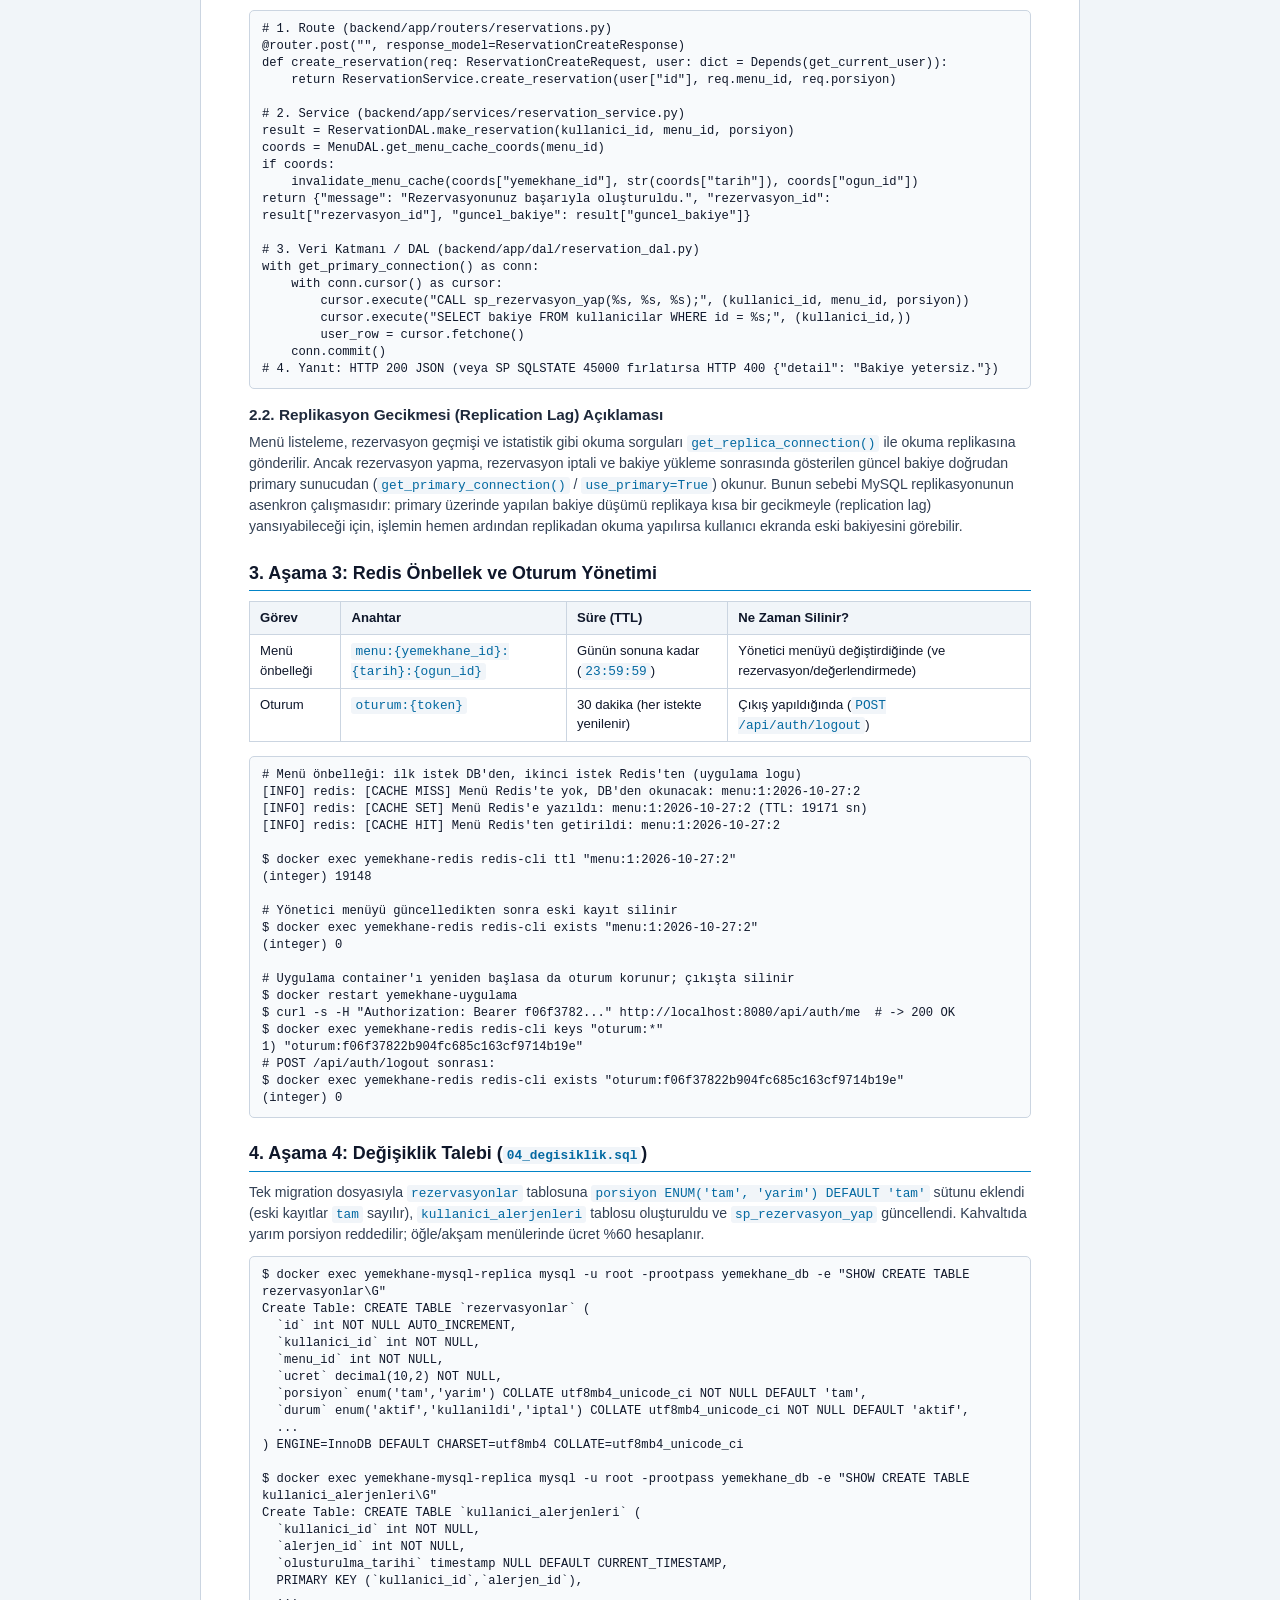
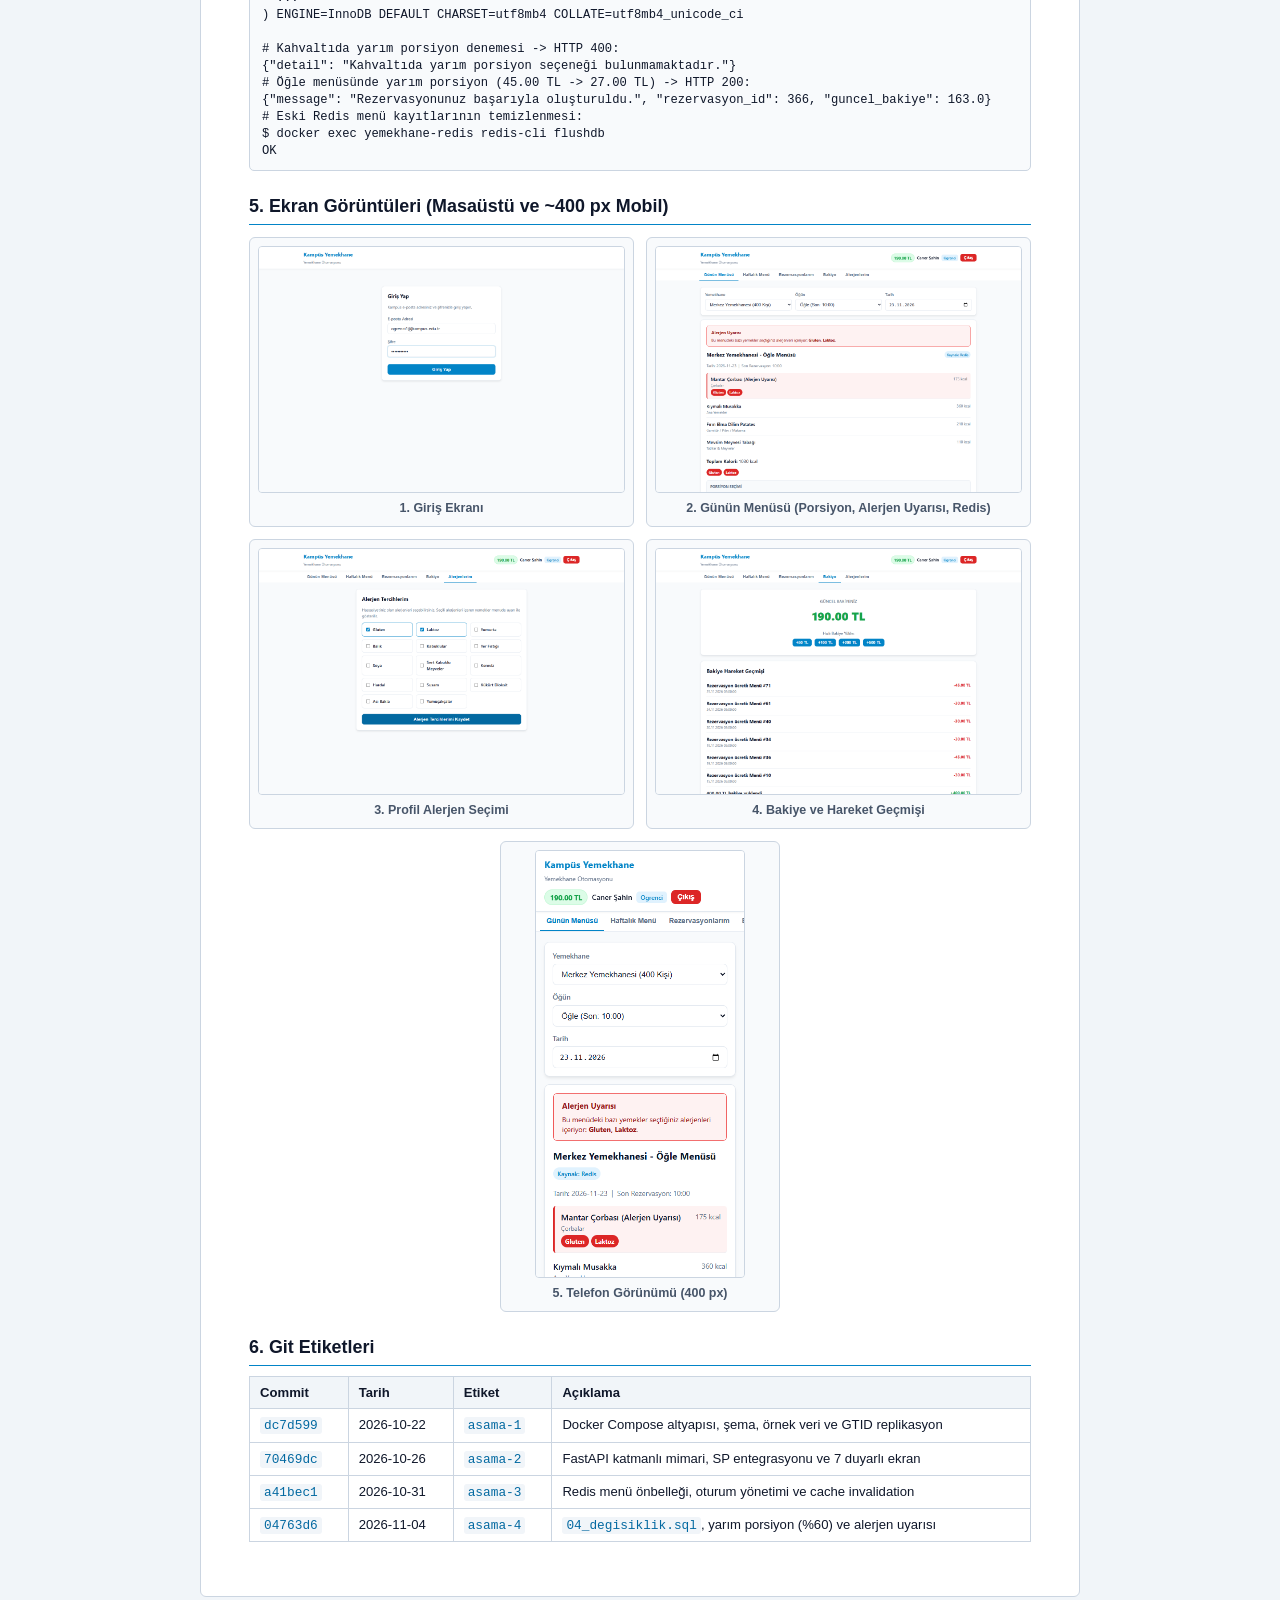
==== commit 1d854e45: "fix: yazma sonrasi replika yenileme ve rapor PDF duzeni" ====
--- a/rapor/PROJE_RAPORU.html
+++ b/rapor/PROJE_RAPORU.html
@@ -135,6 +135,10 @@
       color: #0369a1;
       padding: 1px 4px;
       border-radius: 3px;
+    }
+
+    td:first-child code {
+      white-space: nowrap;
     }
 
     pre {
@@ -276,7 +280,6 @@
 id  ad      bakiye
 6   Caner   340.00</code></pre>
 
-    <div class="page-break"></div>
 
     <h2 class="section-title">2. Aşama 2: Katmanlı Mimari, Stored Procedure ve Arayüz</h2>
     <p>
@@ -357,7 +360,6 @@
 $ docker exec yemekhane-redis redis-cli exists "oturum:f06f37822b904fc685c163cf9714b19e"
 (integer) 0</code></pre>
 
-    <div class="page-break"></div>
 
     <h2 class="section-title">4. Aşama 4: Değişiklik Talebi (<code>04_degisiklik.sql</code>)</h2>
     <p>
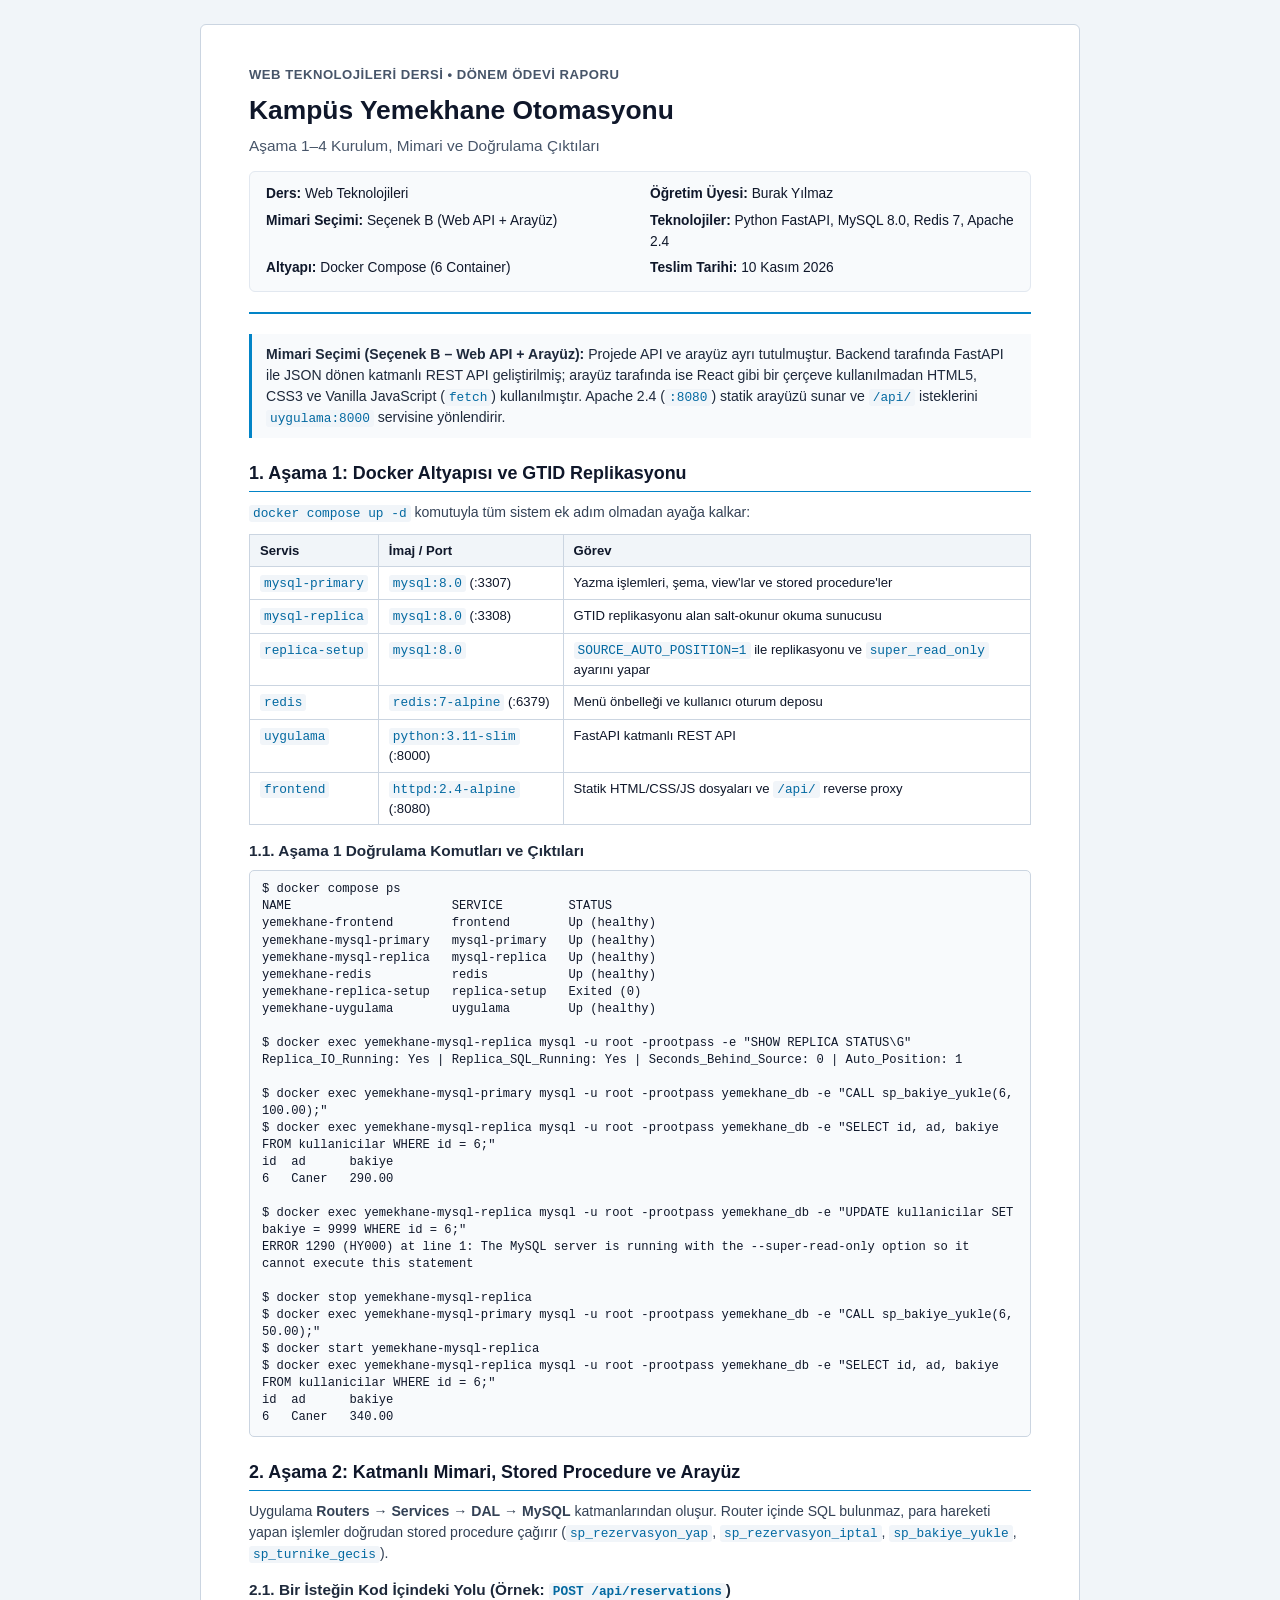
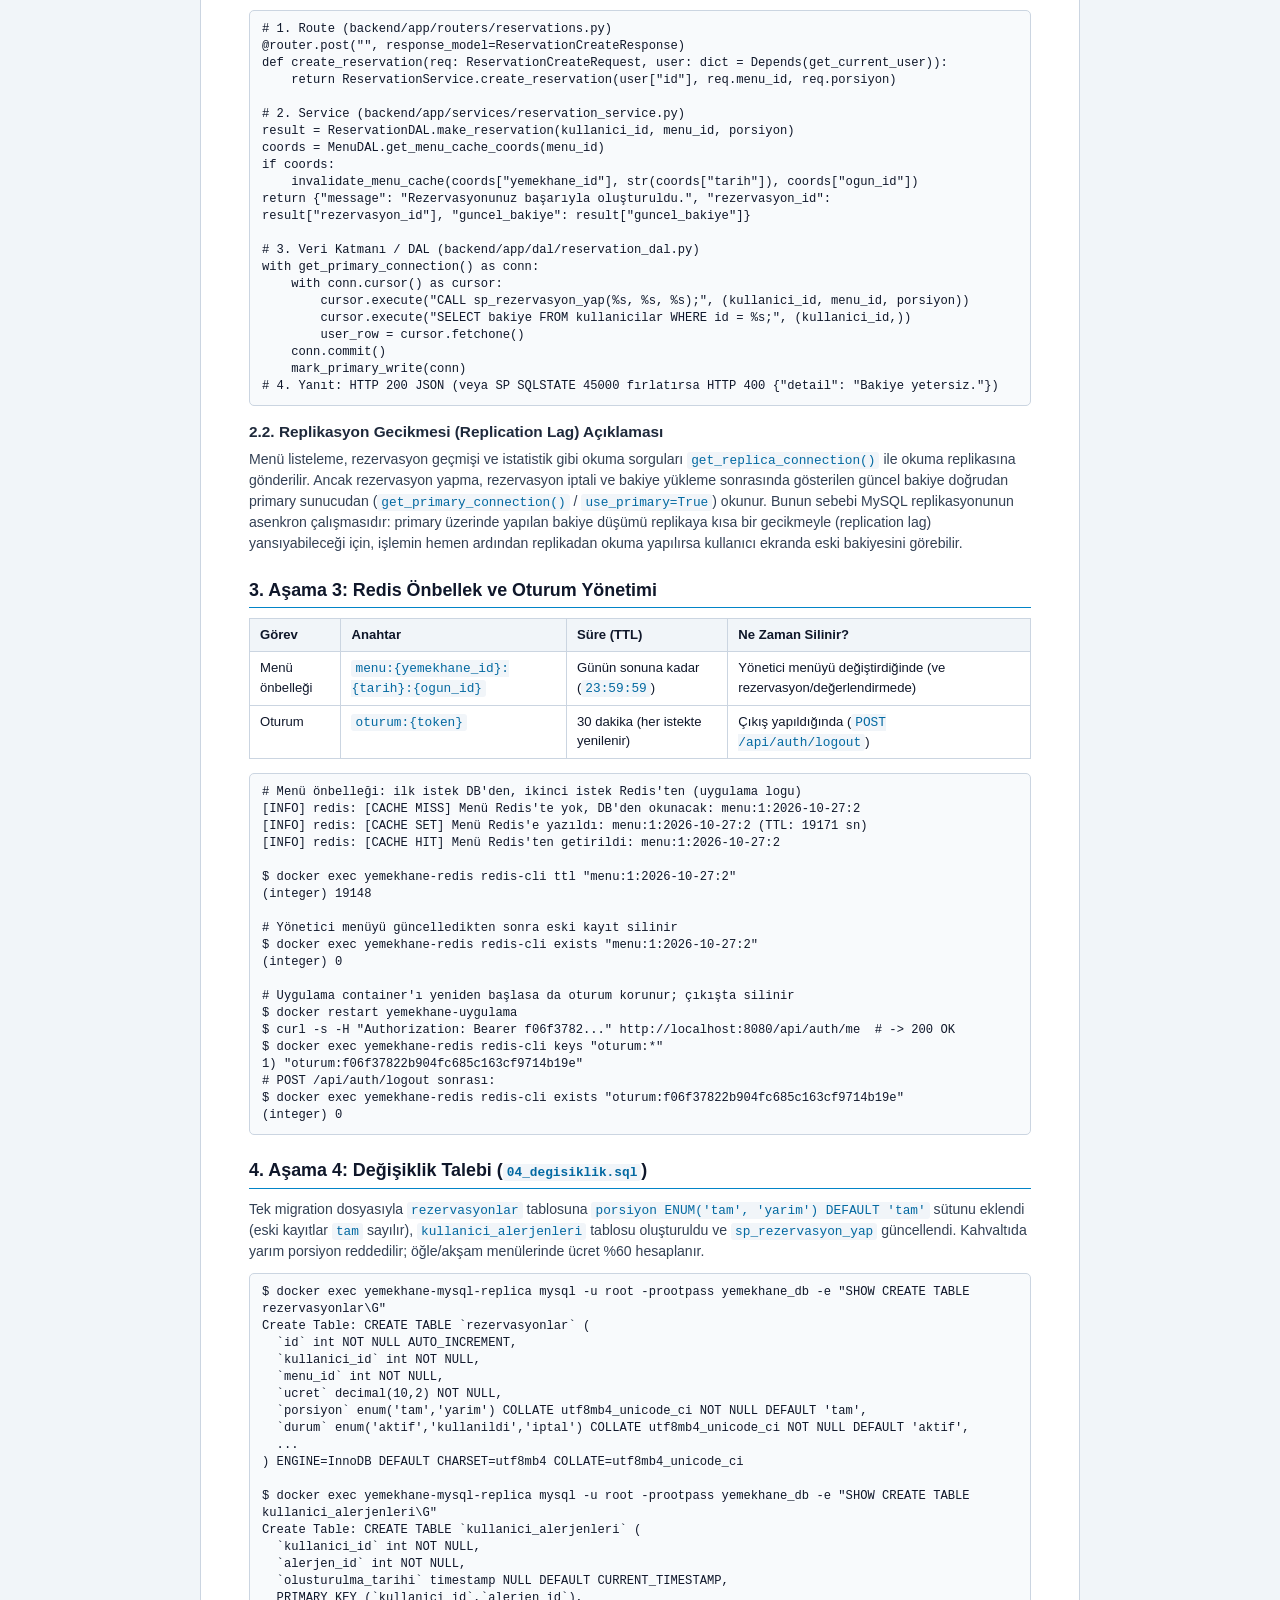
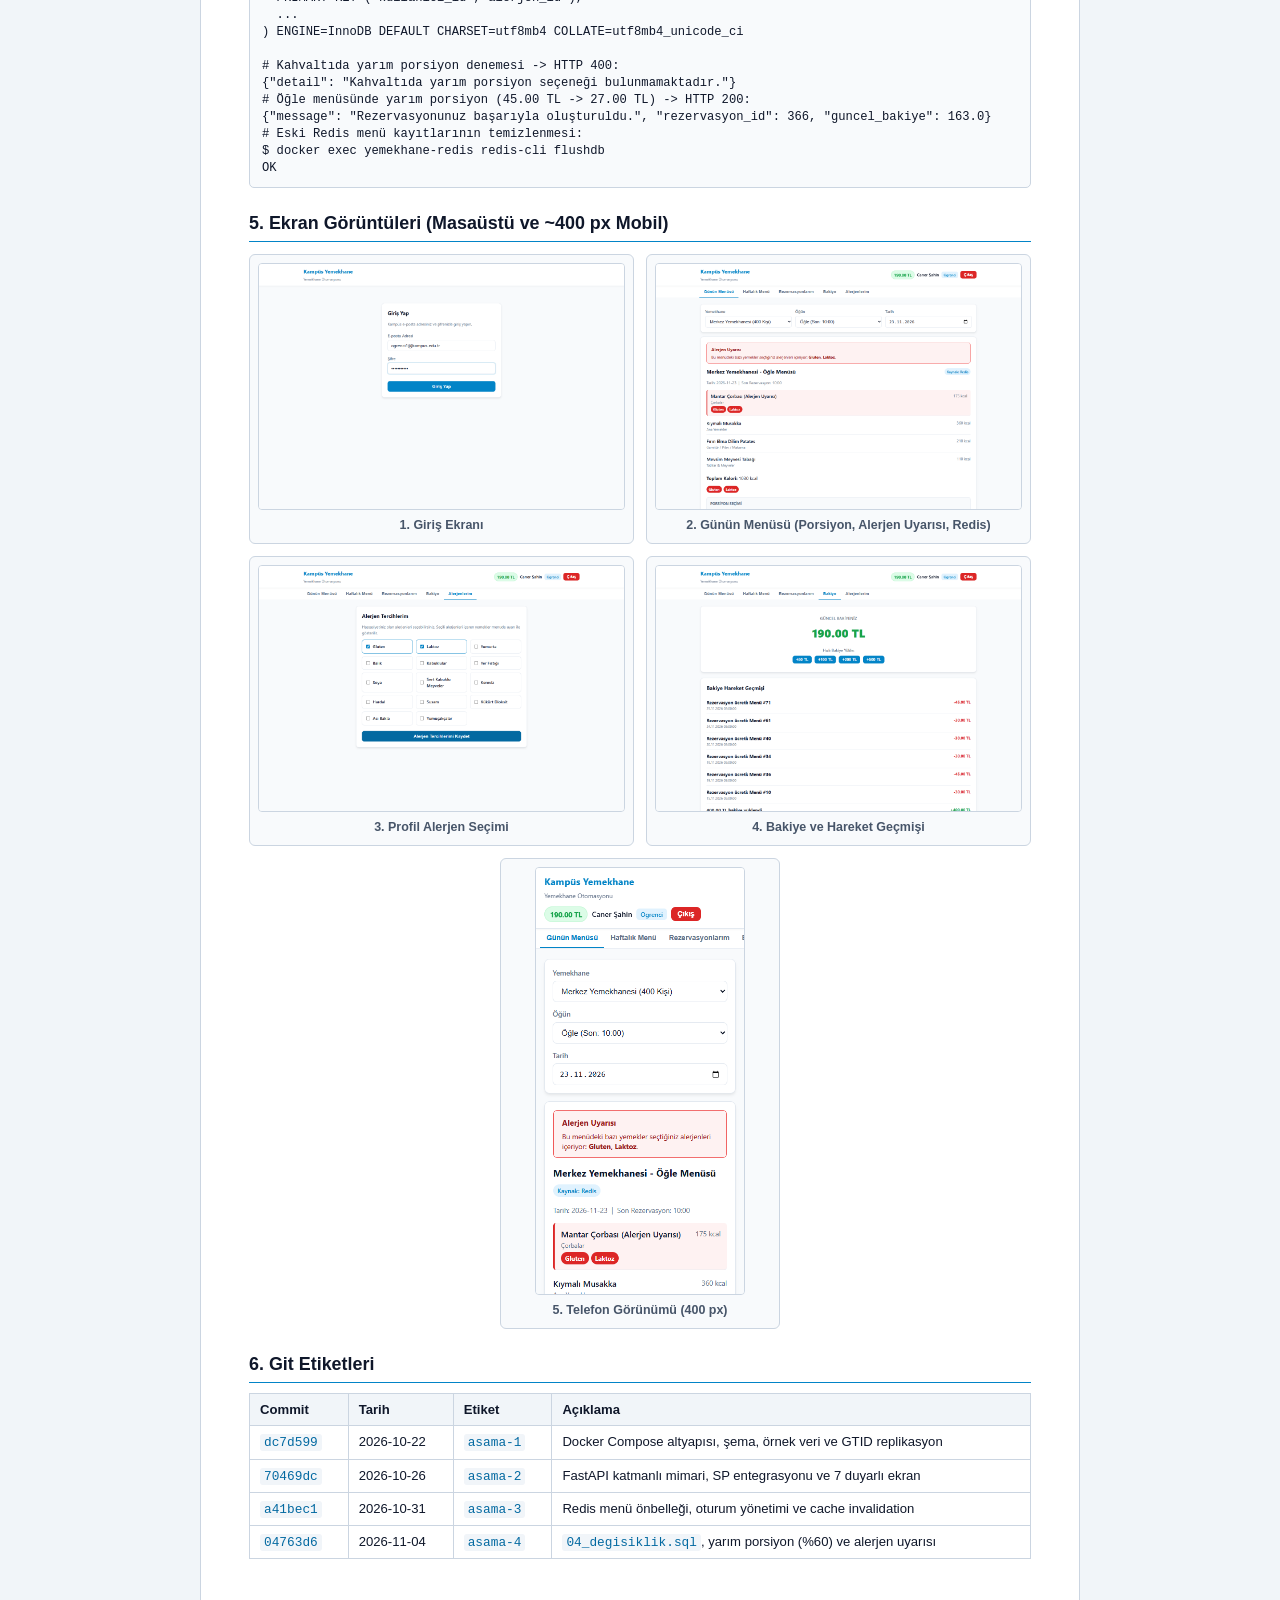
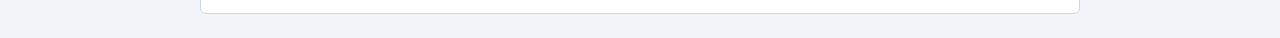
==== commit 7d7c0231: "fix: kahvalti yarim porsiyon korumasi, GTID transaction temizligi ve rapor senkronizasyonu" ====
--- a/rapor/PROJE_RAPORU.html
+++ b/rapor/PROJE_RAPORU.html
@@ -306,6 +306,7 @@
         cursor.execute("SELECT bakiye FROM kullanicilar WHERE id = %s;", (kullanici_id,))
         user_row = cursor.fetchone()
     conn.commit()
+    mark_primary_write(conn)
 # 4. Yanıt: HTTP 200 JSON (veya SP SQLSTATE 45000 fırlatırsa HTTP 400 {"detail": "Bakiye yetersiz."})</code></pre>
 
     <h3>2.2. Replikasyon Gecikmesi (Replication Lag) Açıklaması</h3>
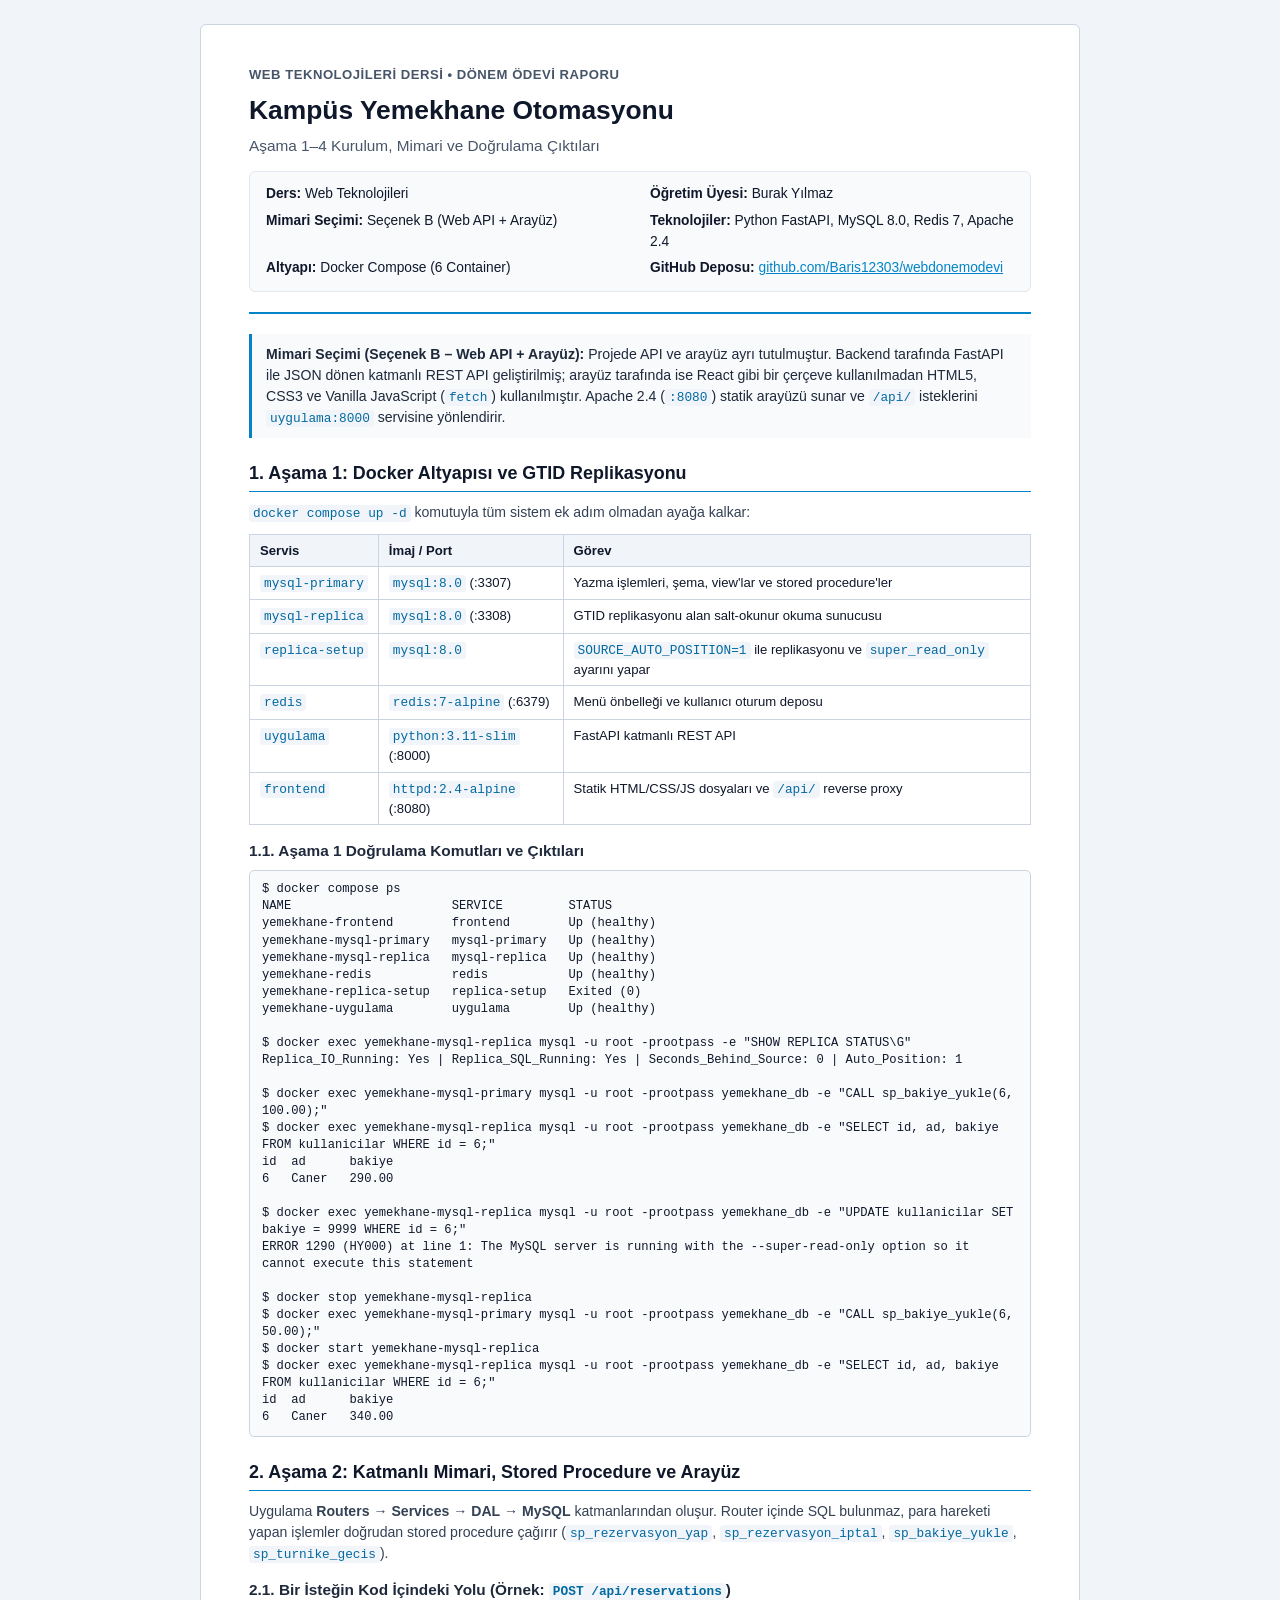
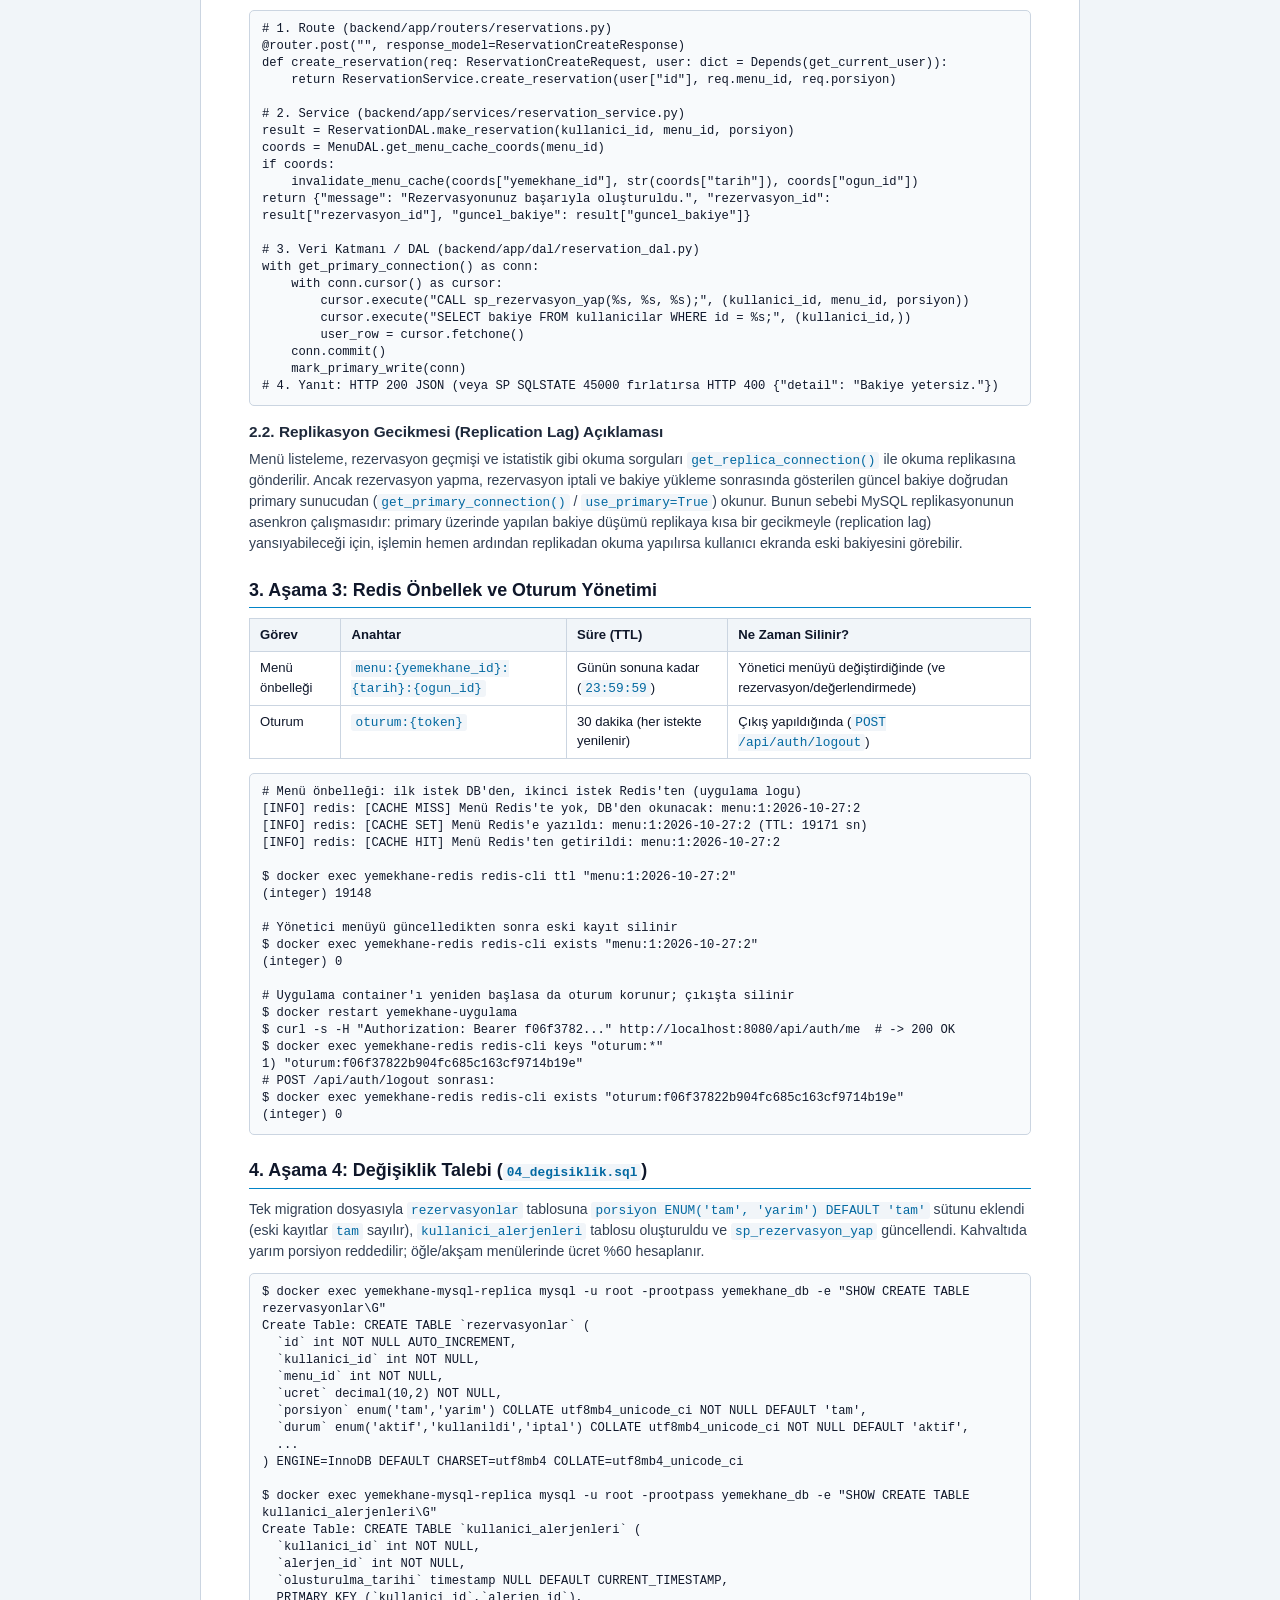
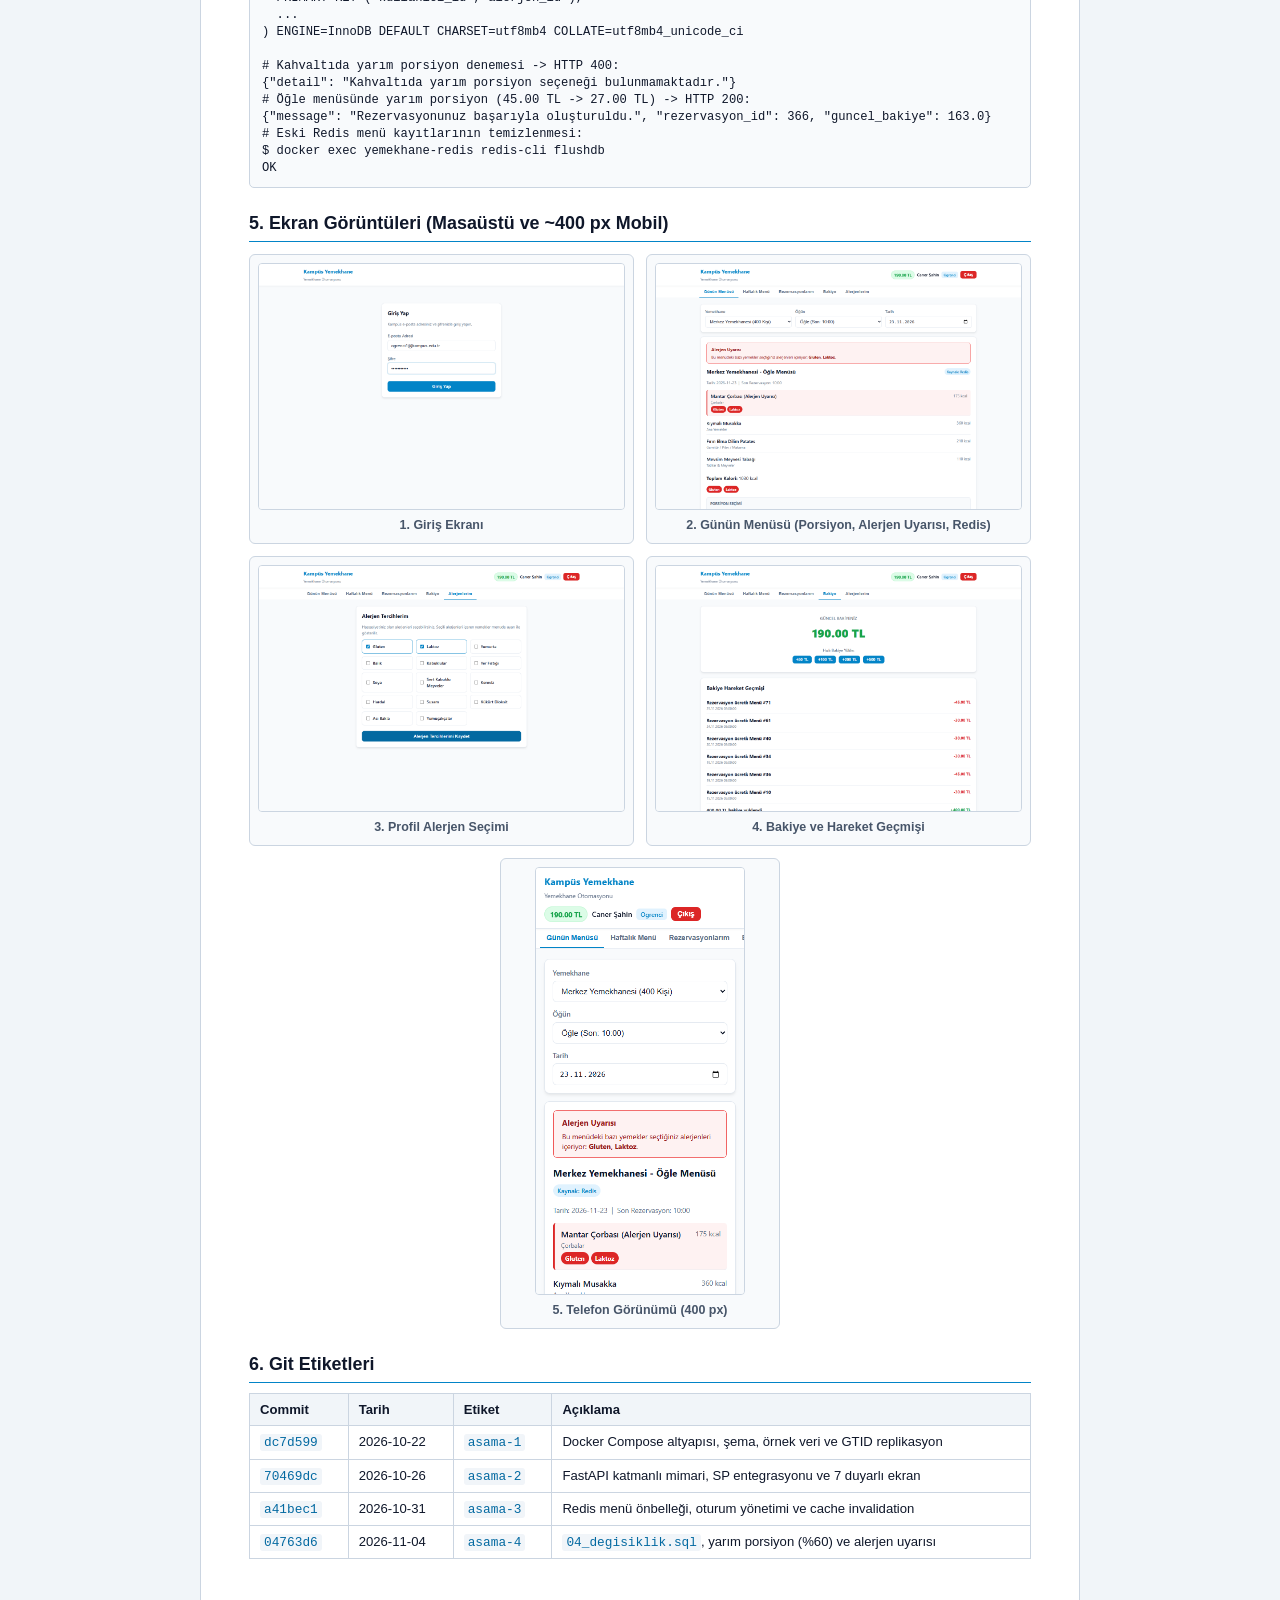
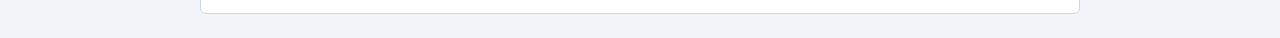
==== commit 28f41066: "docs: rapor kapagina GitHub depo baglantisi eklendi" ====
--- a/rapor/PROJE_RAPORU.html
+++ b/rapor/PROJE_RAPORU.html
@@ -224,7 +224,7 @@
         <div><strong>Mimari Seçimi:</strong> Seçenek B (Web API + Arayüz)</div>
         <div><strong>Teknolojiler:</strong> Python FastAPI, MySQL 8.0, Redis 7, Apache 2.4</div>
         <div><strong>Altyapı:</strong> Docker Compose (6 Container)</div>
-        <div><strong>Teslim Tarihi:</strong> 10 Kasım 2026</div>
+        <div><strong>GitHub Deposu:</strong> <a href="https://github.com/Baris12303/webdonemodevi" style="color: var(--primary); text-decoration: underline;">github.com/Baris12303/webdonemodevi</a></div>
       </div>
     </div>
 
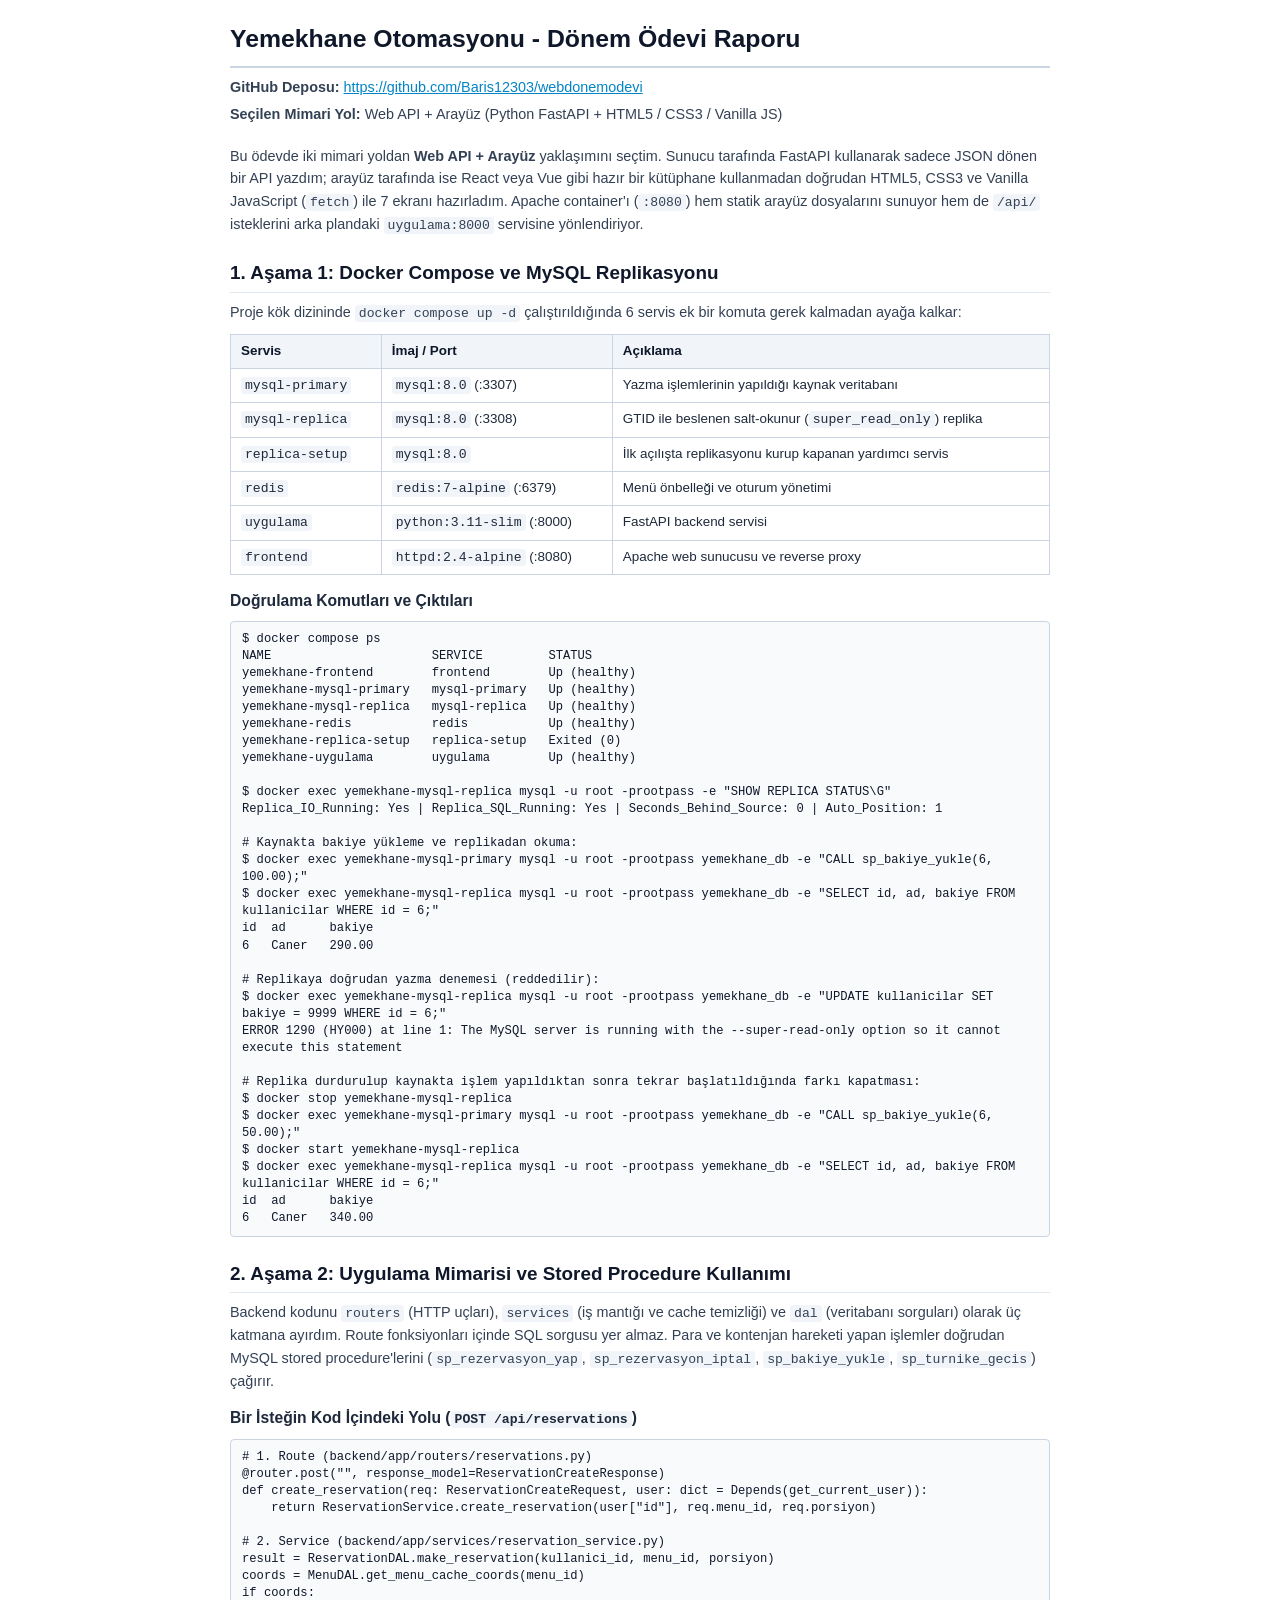
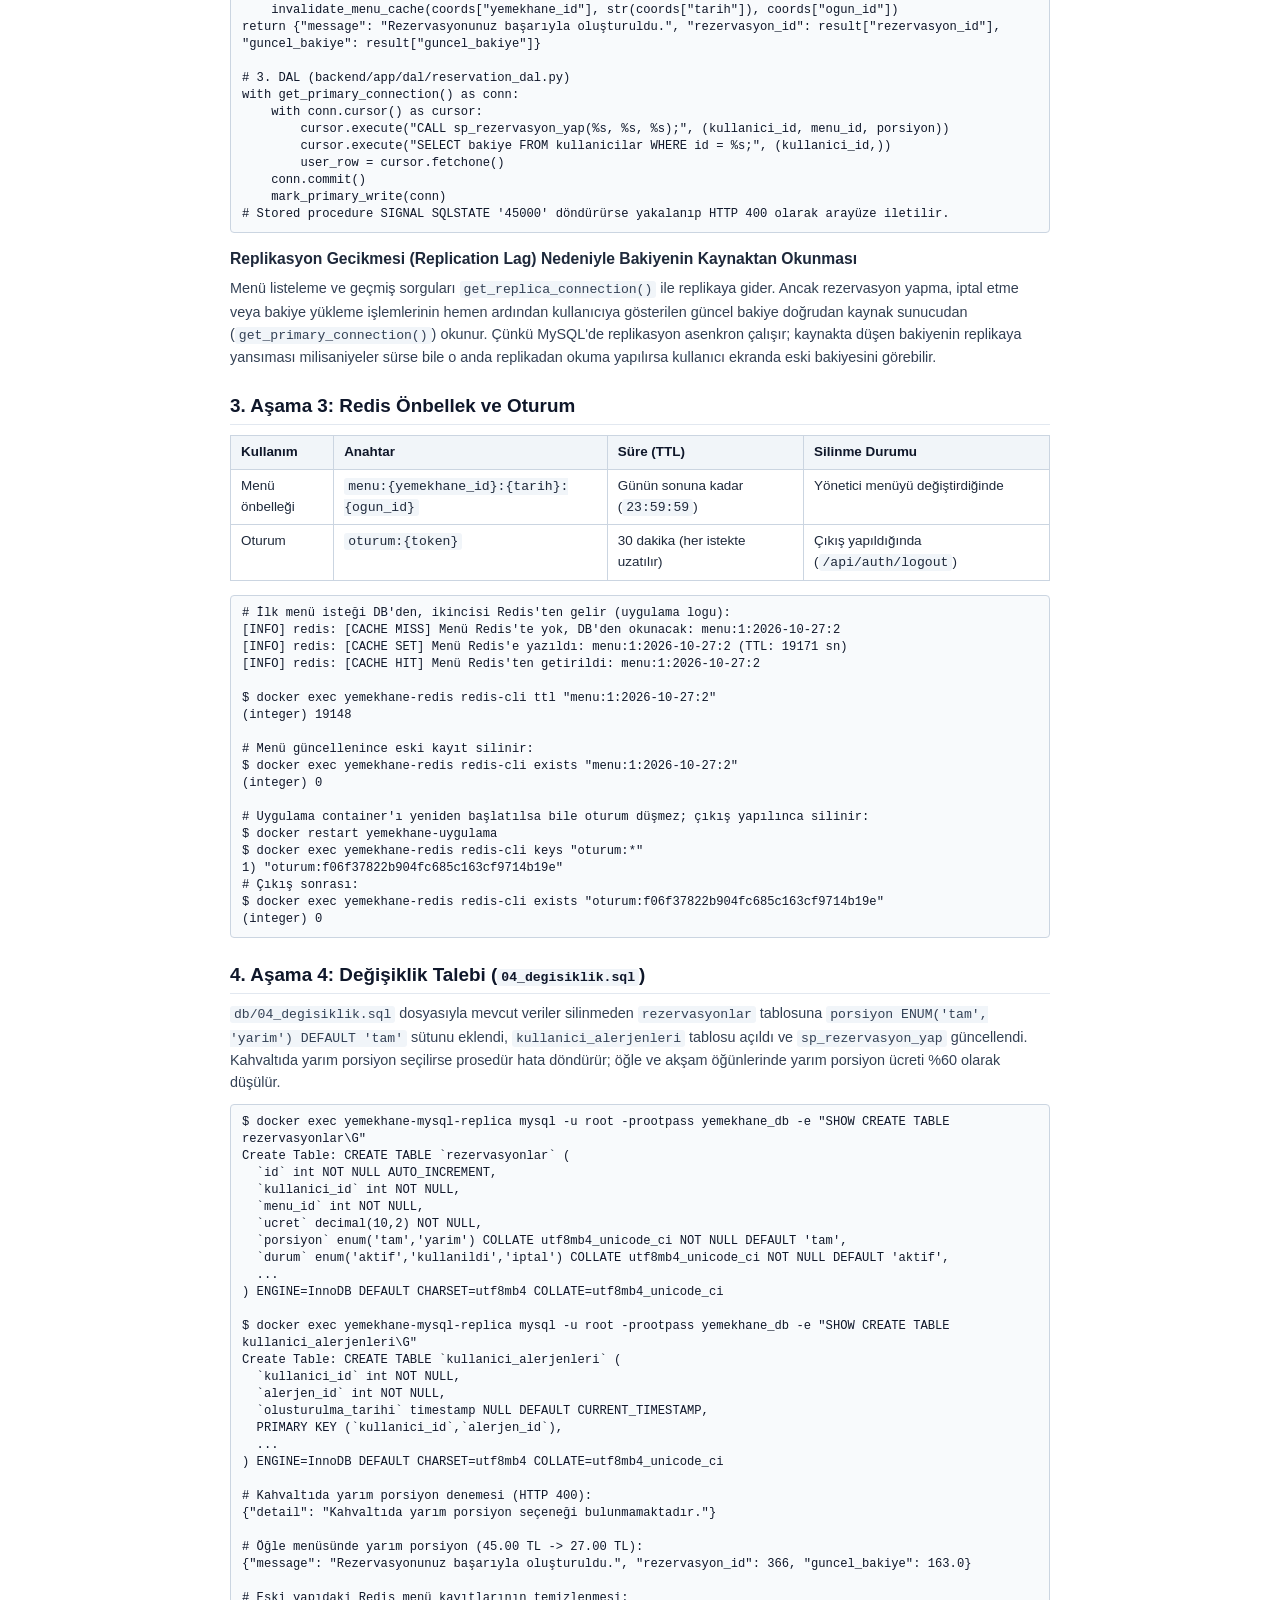
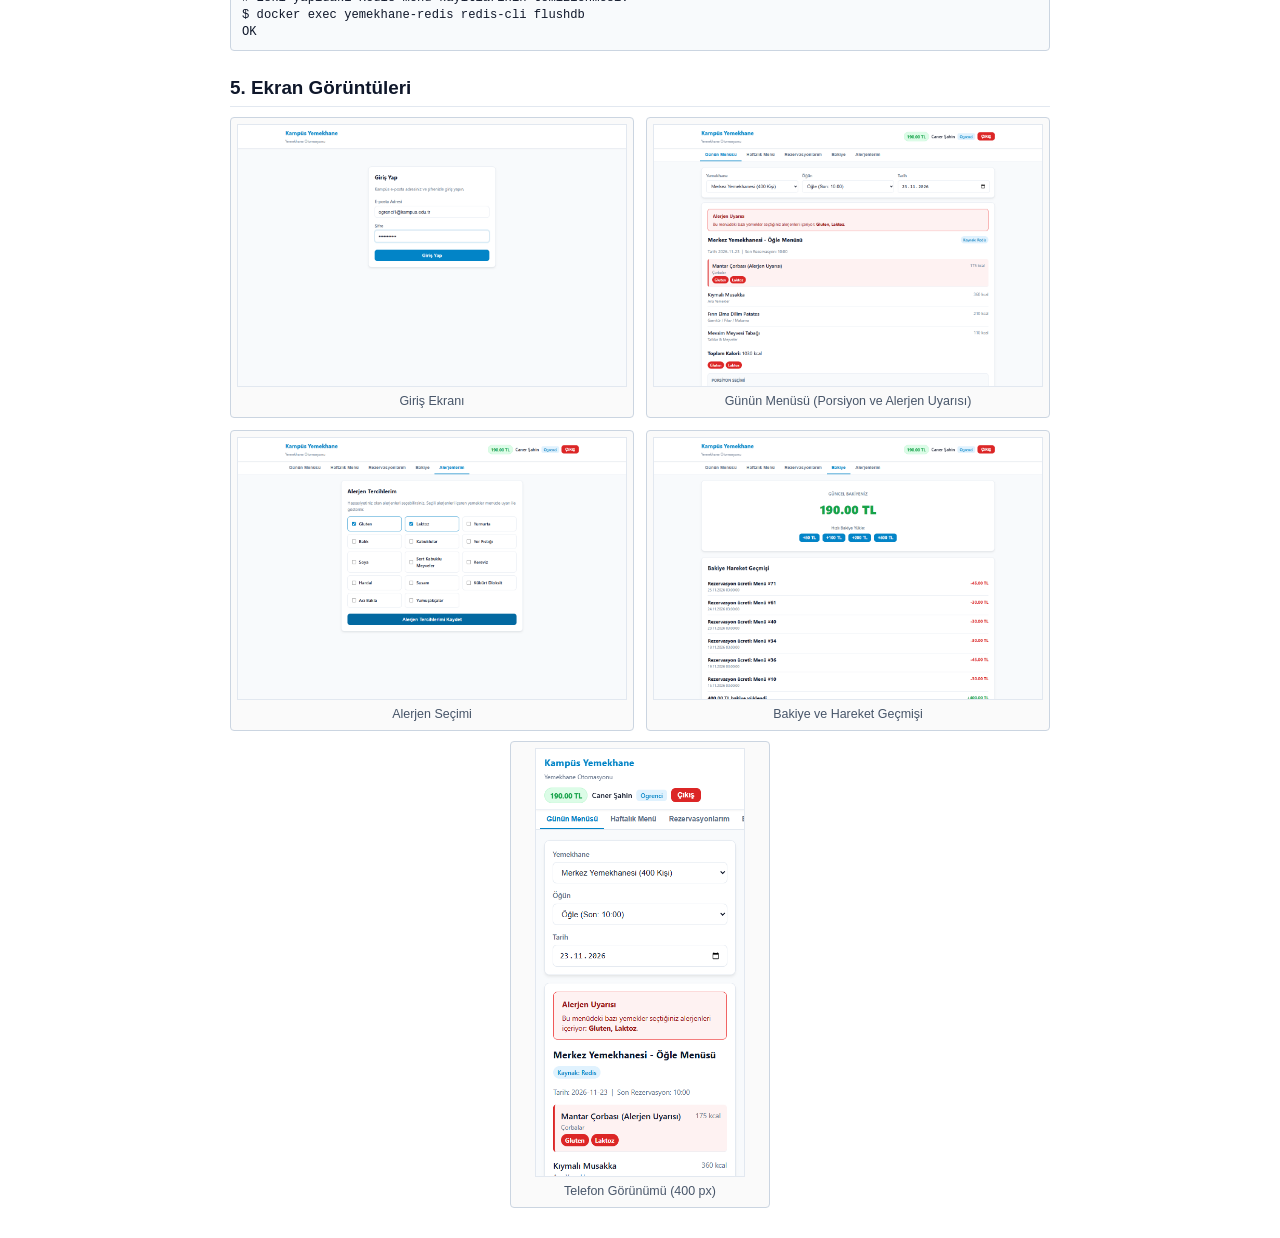
==== commit e0a0c86b: "docs: rapor metni ve baslik duzeni sadelestirildi" ====
--- a/rapor/PROJE_RAPORU.html
+++ b/rapor/PROJE_RAPORU.html
@@ -4,103 +4,58 @@
   <meta charset="UTF-8">
   <title>Yemekhane Otomasyonu - Dönem Ödevi Raporu</title>
   <style>
-    :root {
-      --primary: #0284c7;
-      --text: #0f172a;
-      --text-muted: #475569;
-      --border: #cbd5e1;
-    }
-
     * { box-sizing: border-box; margin: 0; padding: 0; }
-
     body {
-      font-family: "Segoe UI", Arial, sans-serif;
-      color: var(--text);
-      background: #f1f5f9;
-      line-height: 1.5;
-      padding: 24px 14px;
+      font-family: "Segoe UI", Tahoma, Arial, sans-serif;
+      color: #1e293b;
+      background: #ffffff;
+      line-height: 1.55;
+      padding: 20px;
     }
 
     .report-container {
-      max-width: 880px;
+      max-width: 820px;
       margin: 0 auto;
-      background: #ffffff;
-      padding: 40px 48px;
-      border-radius: 6px;
-      border: 1px solid var(--border);
-    }
-
-    .cover {
-      padding-bottom: 20px;
-      border-bottom: 2px solid var(--primary);
+    }
+
+    h1 {
+      font-size: 1.55rem;
+      font-weight: 700;
+      color: #0f172a;
+      margin-bottom: 8px;
+      padding-bottom: 8px;
+      border-bottom: 2px solid #cbd5e1;
+    }
+
+    .header-info {
+      font-size: 0.92rem;
       margin-bottom: 20px;
-    }
-
-    .cover .dept {
-      font-size: 0.82rem;
-      font-weight: 600;
-      color: var(--text-muted);
-      text-transform: uppercase;
-      letter-spacing: 0.5px;
-    }
-
-    .cover h1 {
-      font-size: 1.65rem;
+      color: #334155;
+    }
+
+    .header-info p {
+      margin-bottom: 4px;
+    }
+
+    h2 {
+      font-size: 1.18rem;
       font-weight: 700;
-      color: var(--text);
-      margin: 6px 0 4px 0;
-    }
-
-    .cover h2 {
-      font-size: 0.96rem;
-      font-weight: 400;
-      color: var(--text-muted);
-      margin-bottom: 14px;
-    }
-
-    .meta-grid {
-      display: grid;
-      grid-template-columns: 1fr 1fr;
-      gap: 6px 20px;
-      font-size: 0.86rem;
-      background: #f8fafc;
-      padding: 12px 16px;
-      border-radius: 6px;
-      border: 1px solid #e2e8f0;
-    }
-
-    .meta-grid strong { color: var(--text); }
-
-    .info-box {
-      background: #f8fafc;
-      border-left: 3px solid var(--primary);
-      padding: 10px 14px;
-      margin: 12px 0 18px 0;
-      font-size: 0.88rem;
-      color: #1e293b;
-    }
-
-    h2.section-title {
-      font-size: 1.12rem;
-      font-weight: 700;
-      color: var(--text);
-      margin: 22px 0 10px 0;
+      color: #0f172a;
+      margin: 22px 0 8px 0;
       padding-bottom: 4px;
-      border-bottom: 1.5px solid var(--primary);
-      page-break-after: avoid;
+      border-bottom: 1px solid #e2e8f0;
     }
 
     h3 {
-      font-size: 0.96rem;
+      font-size: 0.98rem;
       font-weight: 600;
       margin: 14px 0 6px 0;
       color: #1e293b;
-      page-break-after: avoid;
     }
 
     p, ul, ol {
       margin-bottom: 10px;
-      font-size: 0.88rem;
+      font-size: 0.9rem;
       color: #334155;
     }
 
@@ -111,8 +66,7 @@
       width: 100%;
       border-collapse: collapse;
       margin: 10px 0 14px 0;
-      font-size: 0.82rem;
-      page-break-inside: avoid;
+      font-size: 0.84rem;
     }
 
     th, td {
@@ -130,23 +84,18 @@
 
     code {
       font-family: Consolas, "Courier New", monospace;
-      font-size: 0.8rem;
+      font-size: 0.82rem;
       background: #f1f5f9;
-      color: #0369a1;
       padding: 1px 4px;
       border-radius: 3px;
-    }
-
-    td:first-child code {
-      white-space: nowrap;
     }
 
     pre {
       background: #f8fafc;
       color: #0f172a;
       border: 1px solid #cbd5e1;
-      padding: 10px 12px;
-      border-radius: 5px;
+      padding: 9px 11px;
+      border-radius: 4px;
       font-family: Consolas, "Courier New", monospace;
       font-size: 0.76rem;
       margin: 8px 0 12px 0;
@@ -159,7 +108,6 @@
 
     pre code {
       background: transparent;
-      color: inherit;
       padding: 0;
       font-size: inherit;
     }
@@ -168,14 +116,14 @@
       display: grid;
       grid-template-columns: 1fr 1fr;
       gap: 12px;
-      margin: 12px 0;
+      margin: 10px 0;
     }
 
     .screenshot-card {
       border: 1px solid #cbd5e1;
-      border-radius: 6px;
-      padding: 8px;
-      background: #f8fafc;
+      border-radius: 4px;
+      padding: 6px;
+      background: #fafafa;
       text-align: center;
       page-break-inside: avoid;
     }
@@ -183,8 +131,7 @@
     .screenshot-card img {
       width: 100%;
       height: auto;
-      border-radius: 4px;
-      border: 1px solid #cbd5e1;
+      border: 1px solid #e2e8f0;
       display: block;
     }
 
@@ -194,65 +141,50 @@
     }
 
     .screenshot-caption {
-      margin-top: 6px;
+      margin-top: 5px;
       font-size: 0.78rem;
-      font-weight: 600;
-      color: var(--text-muted);
+      color: #475569;
     }
 
     @page {
       size: A4;
-      margin: 14mm 14mm;
-    }
-
-    @media print {
-      body { background: #ffffff; padding: 0; }
-      .report-container { border: none; padding: 0; max-width: 100%; }
-      .page-break { page-break-before: always; }
+      margin: 14mm;
     }
   </style>
 </head>
 <body>
   <div class="report-container">
-    <div class="cover">
-      <div class="dept">Web Teknolojileri Dersi &bull; Dönem Ödevi Raporu</div>
-      <h1>Kampüs Yemekhane Otomasyonu</h1>
-      <h2>Aşama 1&ndash;4 Kurulum, Mimari ve Doğrulama Çıktıları</h2>
-      <div class="meta-grid">
-        <div><strong>Ders:</strong> Web Teknolojileri</div>
-        <div><strong>Öğretim Üyesi:</strong> Burak Yılmaz</div>
-        <div><strong>Mimari Seçimi:</strong> Seçenek B (Web API + Arayüz)</div>
-        <div><strong>Teknolojiler:</strong> Python FastAPI, MySQL 8.0, Redis 7, Apache 2.4</div>
-        <div><strong>Altyapı:</strong> Docker Compose (6 Container)</div>
-        <div><strong>GitHub Deposu:</strong> <a href="https://github.com/Baris12303/webdonemodevi" style="color: var(--primary); text-decoration: underline;">github.com/Baris12303/webdonemodevi</a></div>
-      </div>
+    <h1>Yemekhane Otomasyonu - Dönem Ödevi Raporu</h1>
+    <div class="header-info">
+      <p><strong>GitHub Deposu:</strong> <a href="https://github.com/Baris12303/webdonemodevi" style="color: #0284c7;">https://github.com/Baris12303/webdonemodevi</a></p>
+      <p><strong>Seçilen Mimari Yol:</strong> Web API + Arayüz (Python FastAPI + HTML5 / CSS3 / Vanilla JS)</p>
     </div>
 
-    <div class="info-box">
-      <strong>Mimari Seçimi (Seçenek B &ndash; Web API + Arayüz):</strong> Projede API ve arayüz ayrı tutulmuştur. Backend tarafında FastAPI ile JSON dönen katmanlı REST API geliştirilmiş; arayüz tarafında ise React gibi bir çerçeve kullanılmadan HTML5, CSS3 ve Vanilla JavaScript (<code>fetch</code>) kullanılmıştır. Apache 2.4 (<code>:8080</code>) statik arayüzü sunar ve <code>/api/</code> isteklerini <code>uygulama:8000</code> servisine yönlendirir.
-    </div>
-
-    <h2 class="section-title">1. Aşama 1: Docker Altyapısı ve GTID Replikasyonu</h2>
-    <p><code>docker compose up -d</code> komutuyla tüm sistem ek adım olmadan ayağa kalkar:</p>
+    <p>
+      Bu ödevde iki mimari yoldan <strong>Web API + Arayüz</strong> yaklaşımını seçtim. Sunucu tarafında FastAPI kullanarak sadece JSON dönen bir API yazdım; arayüz tarafında ise React veya Vue gibi hazır bir kütüphane kullanmadan doğrudan HTML5, CSS3 ve Vanilla JavaScript (<code>fetch</code>) ile 7 ekranı hazırladım. Apache container'ı (<code>:8080</code>) hem statik arayüz dosyalarını sunuyor hem de <code>/api/</code> isteklerini arka plandaki <code>uygulama:8000</code> servisine yönlendiriyor.
+    </p>
+
+    <h2>1. Aşama 1: Docker Compose ve MySQL Replikasyonu</h2>
+    <p>Proje kök dizininde <code>docker compose up -d</code> çalıştırıldığında 6 servis ek bir komuta gerek kalmadan ayağa kalkar:</p>
     <table>
       <thead>
         <tr>
           <th>Servis</th>
           <th>İmaj / Port</th>
-          <th>Görev</th>
+          <th>Açıklama</th>
         </tr>
       </thead>
       <tbody>
-        <tr><td><code>mysql-primary</code></td><td><code>mysql:8.0</code> (:3307)</td><td>Yazma işlemleri, şema, view'lar ve stored procedure'ler</td></tr>
-        <tr><td><code>mysql-replica</code></td><td><code>mysql:8.0</code> (:3308)</td><td>GTID replikasyonu alan salt-okunur okuma sunucusu</td></tr>
-        <tr><td><code>replica-setup</code></td><td><code>mysql:8.0</code></td><td><code>SOURCE_AUTO_POSITION=1</code> ile replikasyonu ve <code>super_read_only</code> ayarını yapar</td></tr>
-        <tr><td><code>redis</code></td><td><code>redis:7-alpine</code> (:6379)</td><td>Menü önbelleği ve kullanıcı oturum deposu</td></tr>
-        <tr><td><code>uygulama</code></td><td><code>python:3.11-slim</code> (:8000)</td><td>FastAPI katmanlı REST API</td></tr>
-        <tr><td><code>frontend</code></td><td><code>httpd:2.4-alpine</code> (:8080)</td><td>Statik HTML/CSS/JS dosyaları ve <code>/api/</code> reverse proxy</td></tr>
+        <tr><td><code>mysql-primary</code></td><td><code>mysql:8.0</code> (:3307)</td><td>Yazma işlemlerinin yapıldığı kaynak veritabanı</td></tr>
+        <tr><td><code>mysql-replica</code></td><td><code>mysql:8.0</code> (:3308)</td><td>GTID ile beslenen salt-okunur (<code>super_read_only</code>) replika</td></tr>
+        <tr><td><code>replica-setup</code></td><td><code>mysql:8.0</code></td><td>İlk açılışta replikasyonu kurup kapanan yardımcı servis</td></tr>
+        <tr><td><code>redis</code></td><td><code>redis:7-alpine</code> (:6379)</td><td>Menü önbelleği ve oturum yönetimi</td></tr>
+        <tr><td><code>uygulama</code></td><td><code>python:3.11-slim</code> (:8000)</td><td>FastAPI backend servisi</td></tr>
+        <tr><td><code>frontend</code></td><td><code>httpd:2.4-alpine</code> (:8080)</td><td>Apache web sunucusu ve reverse proxy</td></tr>
       </tbody>
     </table>
 
-    <h3>1.1. Aşama 1 Doğrulama Komutları ve Çıktıları</h3>
+    <h3>Doğrulama Komutları ve Çıktıları</h3>
     <pre><code>$ docker compose ps
 NAME                      SERVICE         STATUS
 yemekhane-frontend        frontend        Up (healthy)
@@ -265,14 +197,17 @@
 $ docker exec yemekhane-mysql-replica mysql -u root -prootpass -e "SHOW REPLICA STATUS\G"
 Replica_IO_Running: Yes | Replica_SQL_Running: Yes | Seconds_Behind_Source: 0 | Auto_Position: 1
 
+# Kaynakta bakiye yükleme ve replikadan okuma:
 $ docker exec yemekhane-mysql-primary mysql -u root -prootpass yemekhane_db -e "CALL sp_bakiye_yukle(6, 100.00);"
 $ docker exec yemekhane-mysql-replica mysql -u root -prootpass yemekhane_db -e "SELECT id, ad, bakiye FROM kullanicilar WHERE id = 6;"
 id  ad      bakiye
 6   Caner   290.00
 
+# Replikaya doğrudan yazma denemesi (reddedilir):
 $ docker exec yemekhane-mysql-replica mysql -u root -prootpass yemekhane_db -e "UPDATE kullanicilar SET bakiye = 9999 WHERE id = 6;"
 ERROR 1290 (HY000) at line 1: The MySQL server is running with the --super-read-only option so it cannot execute this statement
 
+# Replika durdurulup kaynakta işlem yapıldıktan sonra tekrar başlatıldığında farkı kapatması:
 $ docker stop yemekhane-mysql-replica
 $ docker exec yemekhane-mysql-primary mysql -u root -prootpass yemekhane_db -e "CALL sp_bakiye_yukle(6, 50.00);"
 $ docker start yemekhane-mysql-replica
@@ -280,13 +215,12 @@
 id  ad      bakiye
 6   Caner   340.00</code></pre>
 
-
-    <h2 class="section-title">2. Aşama 2: Katmanlı Mimari, Stored Procedure ve Arayüz</h2>
+    <h2>2. Aşama 2: Uygulama Mimarisi ve Stored Procedure Kullanımı</h2>
     <p>
-      Uygulama <strong>Routers</strong> &rarr; <strong>Services</strong> &rarr; <strong>DAL</strong> &rarr; <strong>MySQL</strong> katmanlarından oluşur. Router içinde SQL bulunmaz, para hareketi yapan işlemler doğrudan stored procedure çağırır (<code>sp_rezervasyon_yap</code>, <code>sp_rezervasyon_iptal</code>, <code>sp_bakiye_yukle</code>, <code>sp_turnike_gecis</code>).
+      Backend kodunu <code>routers</code> (HTTP uçları), <code>services</code> (iş mantığı ve cache temizliği) ve <code>dal</code> (veritabanı sorguları) olarak üç katmana ayırdım. Route fonksiyonları içinde SQL sorgusu yer almaz. Para ve kontenjan hareketi yapan işlemler doğrudan MySQL stored procedure'lerini (<code>sp_rezervasyon_yap</code>, <code>sp_rezervasyon_iptal</code>, <code>sp_bakiye_yukle</code>, <code>sp_turnike_gecis</code>) çağırır.
     </p>
 
-    <h3>2.1. Bir İsteğin Kod İçindeki Yolu (Örnek: <code>POST /api/reservations</code>)</h3>
+    <h3>Bir İsteğin Kod İçindeki Yolu (<code>POST /api/reservations</code>)</h3>
     <pre><code># 1. Route (backend/app/routers/reservations.py)
 @router.post("", response_model=ReservationCreateResponse)
 def create_reservation(req: ReservationCreateRequest, user: dict = Depends(get_current_user)):
@@ -299,7 +233,7 @@
     invalidate_menu_cache(coords["yemekhane_id"], str(coords["tarih"]), coords["ogun_id"])
 return {"message": "Rezervasyonunuz başarıyla oluşturuldu.", "rezervasyon_id": result["rezervasyon_id"], "guncel_bakiye": result["guncel_bakiye"]}
 
-# 3. Veri Katmanı / DAL (backend/app/dal/reservation_dal.py)
+# 3. DAL (backend/app/dal/reservation_dal.py)
 with get_primary_connection() as conn:
     with conn.cursor() as cursor:
         cursor.execute("CALL sp_rezervasyon_yap(%s, %s, %s);", (kullanici_id, menu_id, porsiyon))
@@ -307,21 +241,21 @@
         user_row = cursor.fetchone()
     conn.commit()
     mark_primary_write(conn)
-# 4. Yanıt: HTTP 200 JSON (veya SP SQLSTATE 45000 fırlatırsa HTTP 400 {"detail": "Bakiye yetersiz."})</code></pre>
-
-    <h3>2.2. Replikasyon Gecikmesi (Replication Lag) Açıklaması</h3>
+# Stored procedure SIGNAL SQLSTATE '45000' döndürürse yakalanıp HTTP 400 olarak arayüze iletilir.</code></pre>
+
+    <h3>Replikasyon Gecikmesi (Replication Lag) Nedeniyle Bakiyenin Kaynaktan Okunması</h3>
     <p>
-      Menü listeleme, rezervasyon geçmişi ve istatistik gibi okuma sorguları <code>get_replica_connection()</code> ile okuma replikasına gönderilir. Ancak rezervasyon yapma, rezervasyon iptali ve bakiye yükleme sonrasında gösterilen güncel bakiye doğrudan primary sunucudan (<code>get_primary_connection()</code> / <code>use_primary=True</code>) okunur. Bunun sebebi MySQL replikasyonunun asenkron çalışmasıdır: primary üzerinde yapılan bakiye düşümü replikaya kısa bir gecikmeyle (replication lag) yansıyabileceği için, işlemin hemen ardından replikadan okuma yapılırsa kullanıcı ekranda eski bakiyesini görebilir.
+      Menü listeleme ve geçmiş sorguları <code>get_replica_connection()</code> ile replikaya gider. Ancak rezervasyon yapma, iptal etme veya bakiye yükleme işlemlerinin hemen ardından kullanıcıya gösterilen güncel bakiye doğrudan kaynak sunucudan (<code>get_primary_connection()</code>) okunur. Çünkü MySQL'de replikasyon asenkron çalışır; kaynakta düşen bakiyenin replikaya yansıması milisaniyeler sürse bile o anda replikadan okuma yapılırsa kullanıcı ekranda eski bakiyesini görebilir.
     </p>
 
-    <h2 class="section-title">3. Aşama 3: Redis Önbellek ve Oturum Yönetimi</h2>
+    <h2>3. Aşama 3: Redis Önbellek ve Oturum</h2>
     <table>
       <thead>
         <tr>
-          <th>Görev</th>
+          <th>Kullanım</th>
           <th>Anahtar</th>
           <th>Süre (TTL)</th>
-          <th>Ne Zaman Silinir?</th>
+          <th>Silinme Durumu</th>
         </tr>
       </thead>
       <tbody>
@@ -329,18 +263,18 @@
           <td>Menü önbelleği</td>
           <td><code>menu:{yemekhane_id}:{tarih}:{ogun_id}</code></td>
           <td>Günün sonuna kadar (<code>23:59:59</code>)</td>
-          <td>Yönetici menüyü değiştirdiğinde (ve rezervasyon/değerlendirmede)</td>
+          <td>Yönetici menüyü değiştirdiğinde</td>
         </tr>
         <tr>
           <td>Oturum</td>
           <td><code>oturum:{token}</code></td>
-          <td>30 dakika (her istekte yenilenir)</td>
-          <td>Çıkış yapıldığında (<code>POST /api/auth/logout</code>)</td>
+          <td>30 dakika (her istekte uzatılır)</td>
+          <td>Çıkış yapıldığında (<code>/api/auth/logout</code>)</td>
         </tr>
       </tbody>
     </table>
 
-    <pre><code># Menü önbelleği: ilk istek DB'den, ikinci istek Redis'ten (uygulama logu)
+    <pre><code># İlk menü isteği DB'den, ikincisi Redis'ten gelir (uygulama logu):
 [INFO] redis: [CACHE MISS] Menü Redis'te yok, DB'den okunacak: menu:1:2026-10-27:2
 [INFO] redis: [CACHE SET] Menü Redis'e yazıldı: menu:1:2026-10-27:2 (TTL: 19171 sn)
 [INFO] redis: [CACHE HIT] Menü Redis'ten getirildi: menu:1:2026-10-27:2
@@ -348,23 +282,21 @@
 $ docker exec yemekhane-redis redis-cli ttl "menu:1:2026-10-27:2"
 (integer) 19148
 
-# Yönetici menüyü güncelledikten sonra eski kayıt silinir
+# Menü güncellenince eski kayıt silinir:
 $ docker exec yemekhane-redis redis-cli exists "menu:1:2026-10-27:2"
 (integer) 0
 
-# Uygulama container'ı yeniden başlasa da oturum korunur; çıkışta silinir
+# Uygulama container'ı yeniden başlatılsa bile oturum düşmez; çıkış yapılınca silinir:
 $ docker restart yemekhane-uygulama
-$ curl -s -H "Authorization: Bearer f06f3782..." http://localhost:8080/api/auth/me  # -> 200 OK
 $ docker exec yemekhane-redis redis-cli keys "oturum:*"
 1) "oturum:f06f37822b904fc685c163cf9714b19e"
-# POST /api/auth/logout sonrası:
+# Çıkış sonrası:
 $ docker exec yemekhane-redis redis-cli exists "oturum:f06f37822b904fc685c163cf9714b19e"
 (integer) 0</code></pre>
 
-
-    <h2 class="section-title">4. Aşama 4: Değişiklik Talebi (<code>04_degisiklik.sql</code>)</h2>
+    <h2>4. Aşama 4: Değişiklik Talebi (<code>04_degisiklik.sql</code>)</h2>
     <p>
-      Tek migration dosyasıyla <code>rezervasyonlar</code> tablosuna <code>porsiyon ENUM('tam', 'yarim') DEFAULT 'tam'</code> sütunu eklendi (eski kayıtlar <code>tam</code> sayılır), <code>kullanici_alerjenleri</code> tablosu oluşturuldu ve <code>sp_rezervasyon_yap</code> güncellendi. Kahvaltıda yarım porsiyon reddedilir; öğle/akşam menülerinde ücret %60 hesaplanır.
+      <code>db/04_degisiklik.sql</code> dosyasıyla mevcut veriler silinmeden <code>rezervasyonlar</code> tablosuna <code>porsiyon ENUM('tam', 'yarim') DEFAULT 'tam'</code> sütunu eklendi, <code>kullanici_alerjenleri</code> tablosu açıldı ve <code>sp_rezervasyon_yap</code> güncellendi. Kahvaltıda yarım porsiyon seçilirse prosedür hata döndürür; öğle ve akşam öğünlerinde yarım porsiyon ücreti %60 olarak düşülür.
     </p>
     <pre><code>$ docker exec yemekhane-mysql-replica mysql -u root -prootpass yemekhane_db -e "SHOW CREATE TABLE rezervasyonlar\G"
 Create Table: CREATE TABLE `rezervasyonlar` (
@@ -386,51 +318,40 @@
   ...
 ) ENGINE=InnoDB DEFAULT CHARSET=utf8mb4 COLLATE=utf8mb4_unicode_ci
 
-# Kahvaltıda yarım porsiyon denemesi -> HTTP 400:
+# Kahvaltıda yarım porsiyon denemesi (HTTP 400):
 {"detail": "Kahvaltıda yarım porsiyon seçeneği bulunmamaktadır."}
-# Öğle menüsünde yarım porsiyon (45.00 TL -> 27.00 TL) -> HTTP 200:
+
+# Öğle menüsünde yarım porsiyon (45.00 TL -> 27.00 TL):
 {"message": "Rezervasyonunuz başarıyla oluşturuldu.", "rezervasyon_id": 366, "guncel_bakiye": 163.0}
-# Eski Redis menü kayıtlarının temizlenmesi:
+
+# Eski yapıdaki Redis menü kayıtlarının temizlenmesi:
 $ docker exec yemekhane-redis redis-cli flushdb
 OK</code></pre>
 
-    <h2 class="section-title">5. Ekran Görüntüleri (Masaüstü ve ~400 px Mobil)</h2>
+    <h2>5. Ekran Görüntüleri</h2>
     <div class="screenshot-grid">
       <div class="screenshot-card">
         <img src="ekran_goruntuleri/01_giris.png" alt="Giriş Ekranı">
-        <div class="screenshot-caption">1. Giriş Ekranı</div>
+        <div class="screenshot-caption">Giriş Ekranı</div>
       </div>
       <div class="screenshot-card">
         <img src="ekran_goruntuleri/02_gunun_menusu.png" alt="Günün Menüsü">
-        <div class="screenshot-caption">2. Günün Menüsü (Porsiyon, Alerjen Uyarısı, Redis)</div>
+        <div class="screenshot-caption">Günün Menüsü (Porsiyon ve Alerjen Uyarısı)</div>
       </div>
       <div class="screenshot-card">
         <img src="ekran_goruntuleri/03_alerjenler.png" alt="Alerjen Tercihleri">
-        <div class="screenshot-caption">3. Profil Alerjen Seçimi</div>
+        <div class="screenshot-caption">Alerjen Seçimi</div>
       </div>
       <div class="screenshot-card">
         <img src="ekran_goruntuleri/04_bakiye.png" alt="Bakiye Yönetimi">
-        <div class="screenshot-caption">4. Bakiye ve Hareket Geçmişi</div>
+        <div class="screenshot-caption">Bakiye ve Hareket Geçmişi</div>
       </div>
     </div>
 
-    <div class="screenshot-card mobile" style="max-width: 280px; margin: 10px auto;">
+    <div class="screenshot-card mobile" style="max-width: 260px; margin: 10px auto;">
       <img src="ekran_goruntuleri/05_mobil_400px.png" alt="400px Mobil Görünüm">
-      <div class="screenshot-caption">5. Telefon Görünümü (400 px)</div>
+      <div class="screenshot-caption">Telefon Görünümü (400 px)</div>
     </div>
-
-    <h2 class="section-title">6. Git Etiketleri</h2>
-    <table>
-      <thead>
-        <tr><th>Commit</th><th>Tarih</th><th>Etiket</th><th>Açıklama</th></tr>
-      </thead>
-      <tbody>
-        <tr><td><code>dc7d599</code></td><td>2026-10-22</td><td><code>asama-1</code></td><td>Docker Compose altyapısı, şema, örnek veri ve GTID replikasyon</td></tr>
-        <tr><td><code>70469dc</code></td><td>2026-10-26</td><td><code>asama-2</code></td><td>FastAPI katmanlı mimari, SP entegrasyonu ve 7 duyarlı ekran</td></tr>
-        <tr><td><code>a41bec1</code></td><td>2026-10-31</td><td><code>asama-3</code></td><td>Redis menü önbelleği, oturum yönetimi ve cache invalidation</td></tr>
-        <tr><td><code>04763d6</code></td><td>2026-11-04</td><td><code>asama-4</code></td><td><code>04_degisiklik.sql</code>, yarım porsiyon (%60) ve alerjen uyarısı</td></tr>
-      </tbody>
-    </table>
   </div>
 </body>
 </html>
